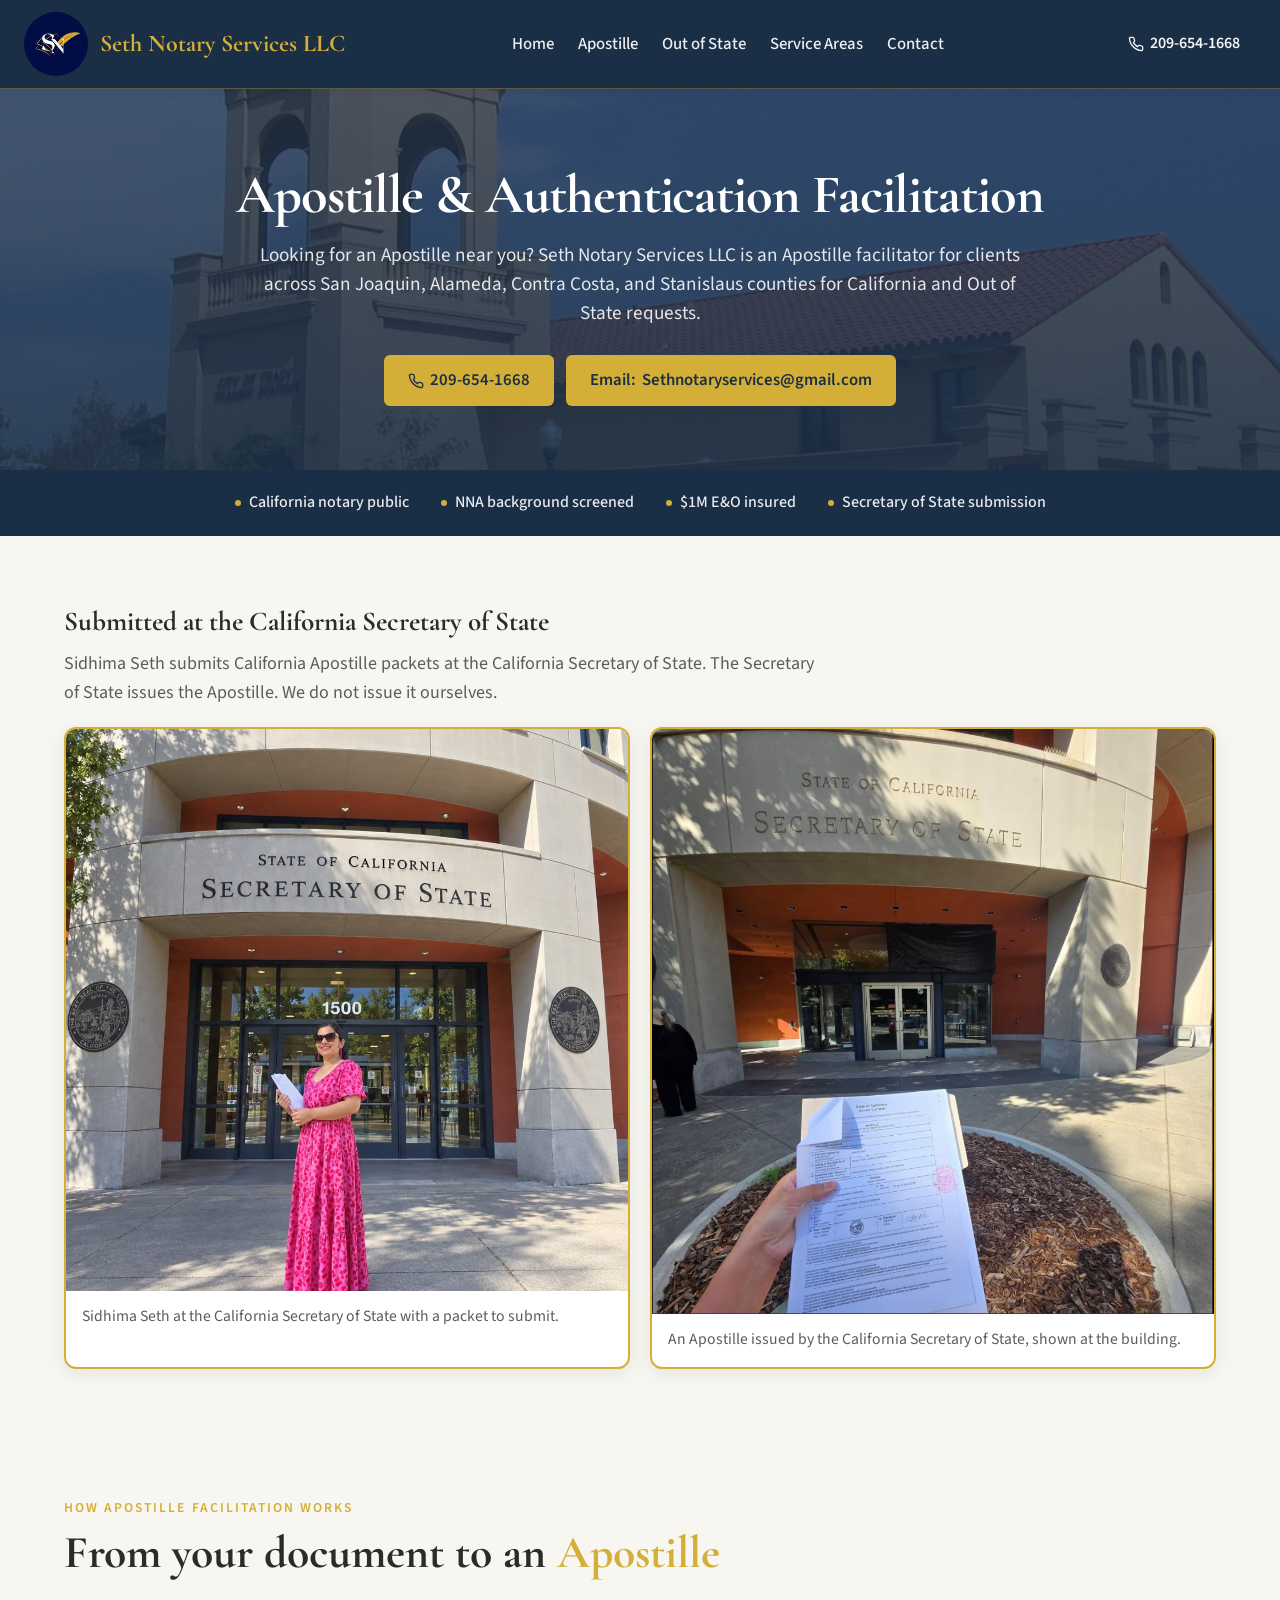
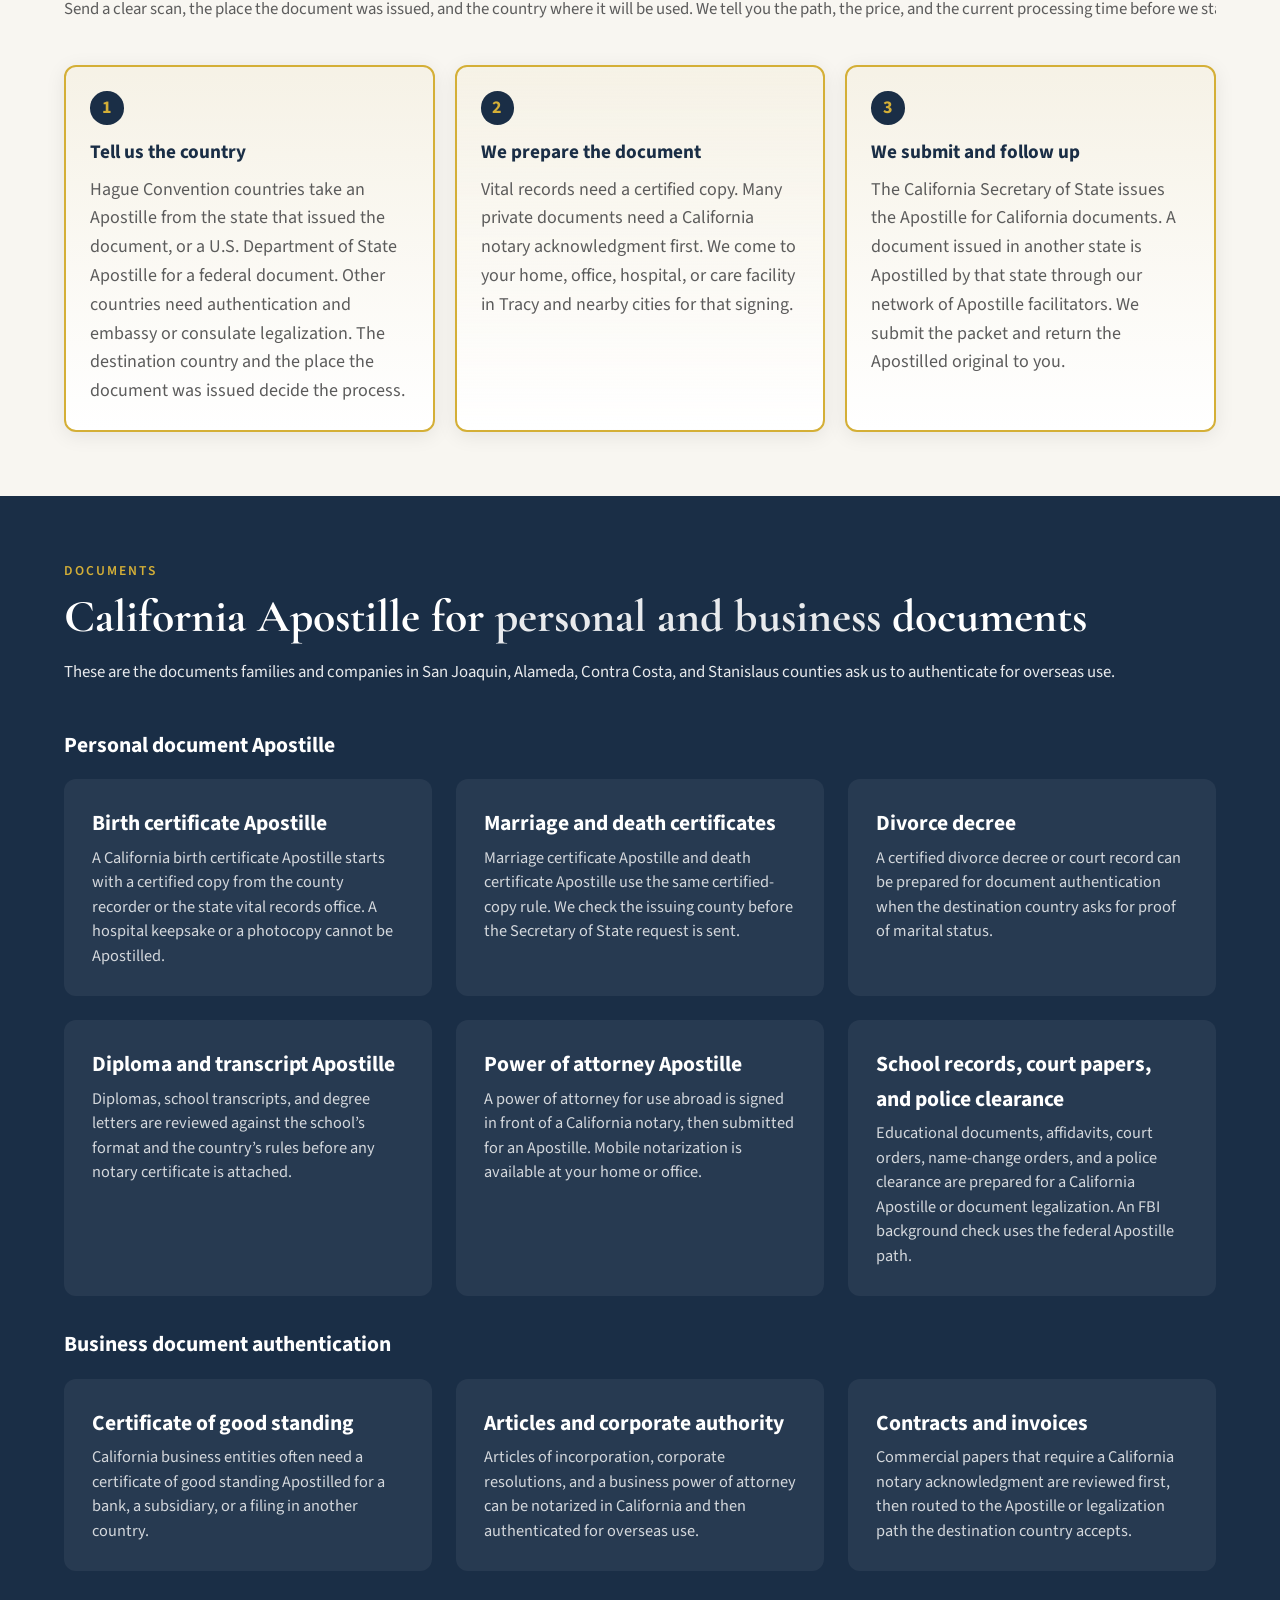
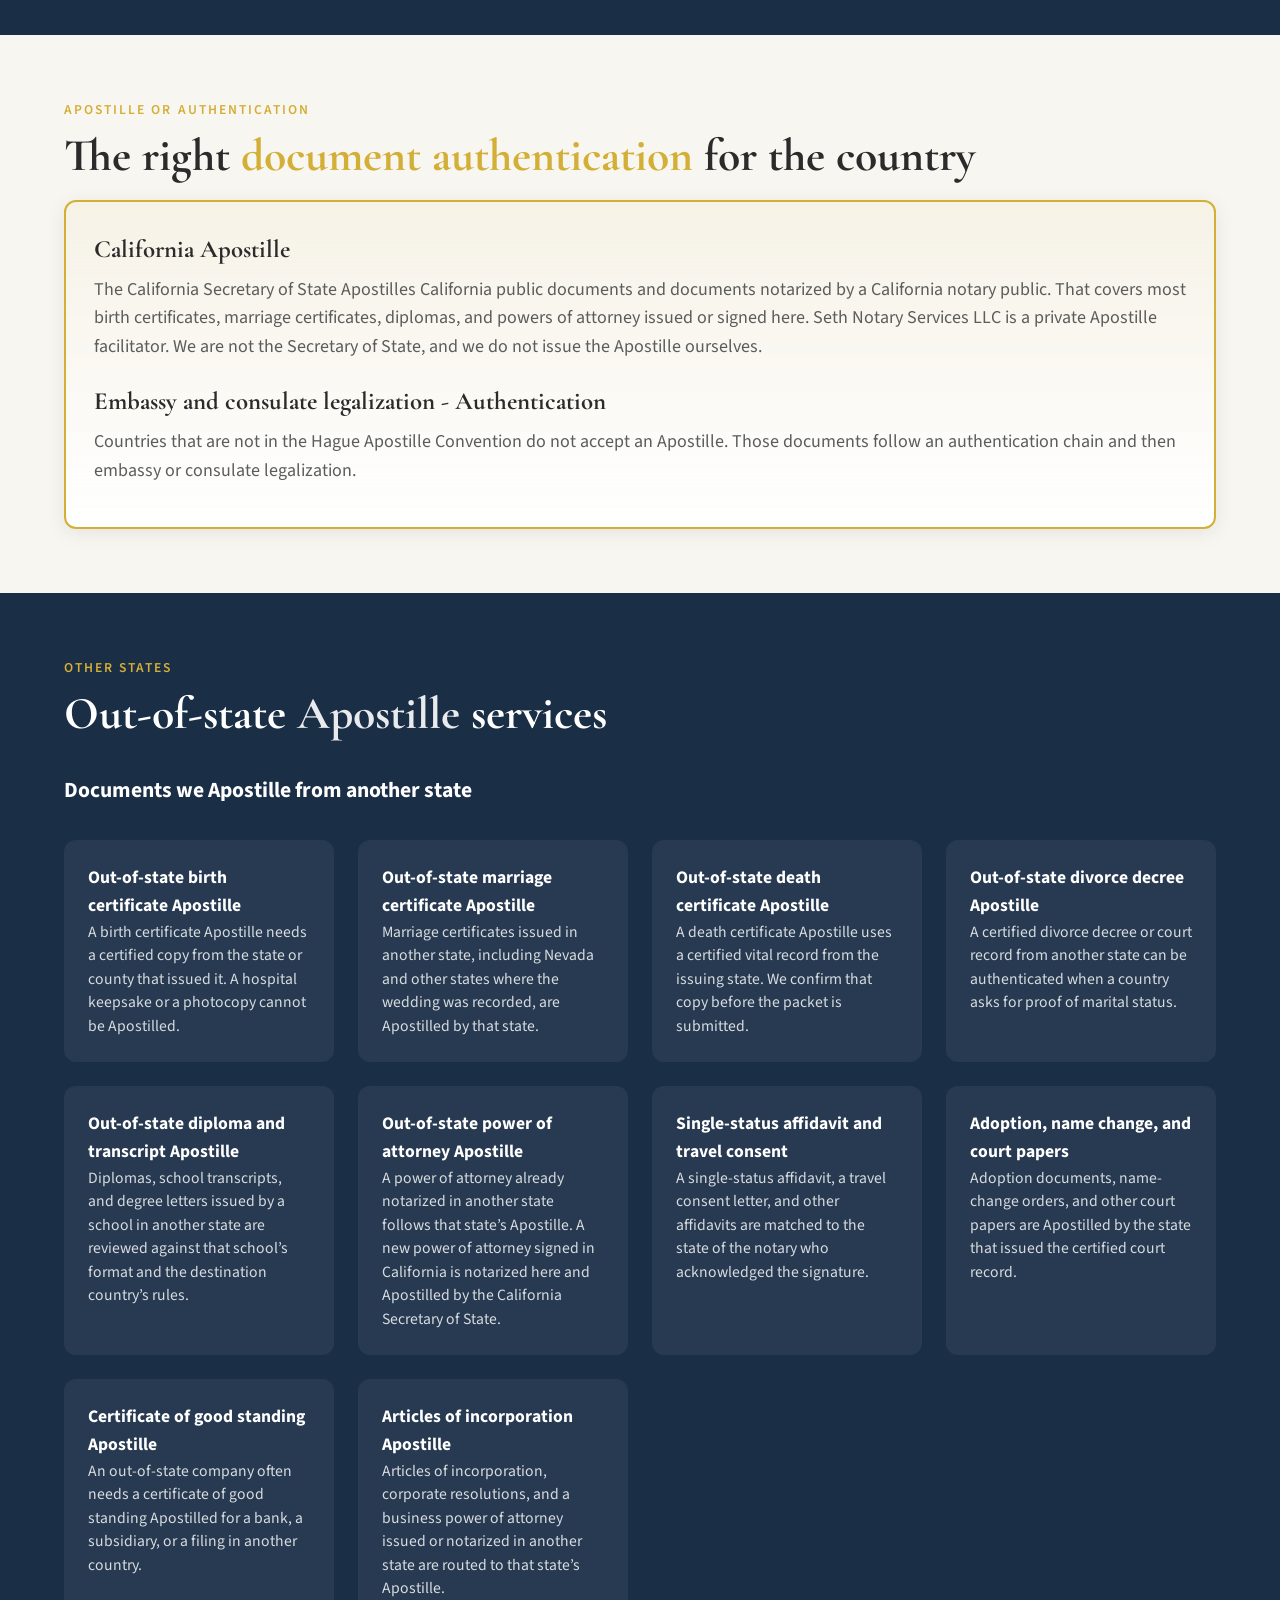
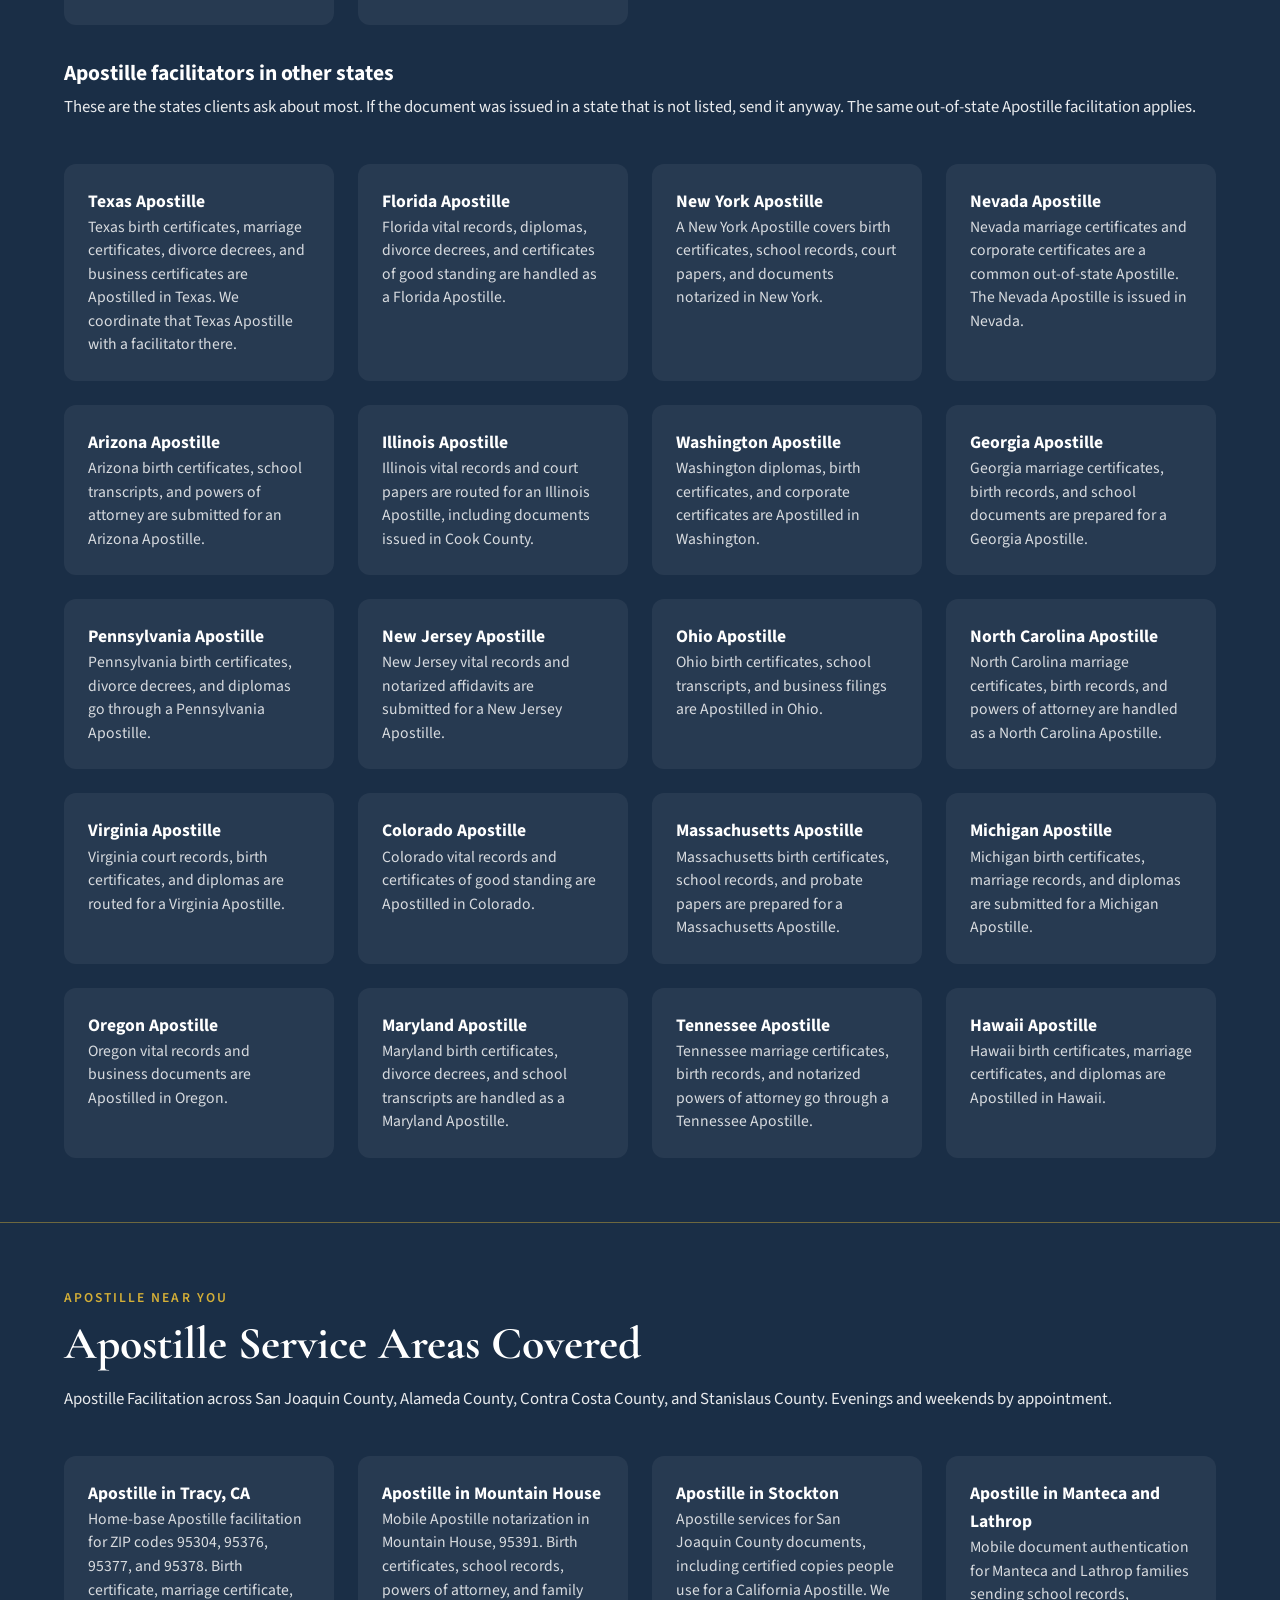
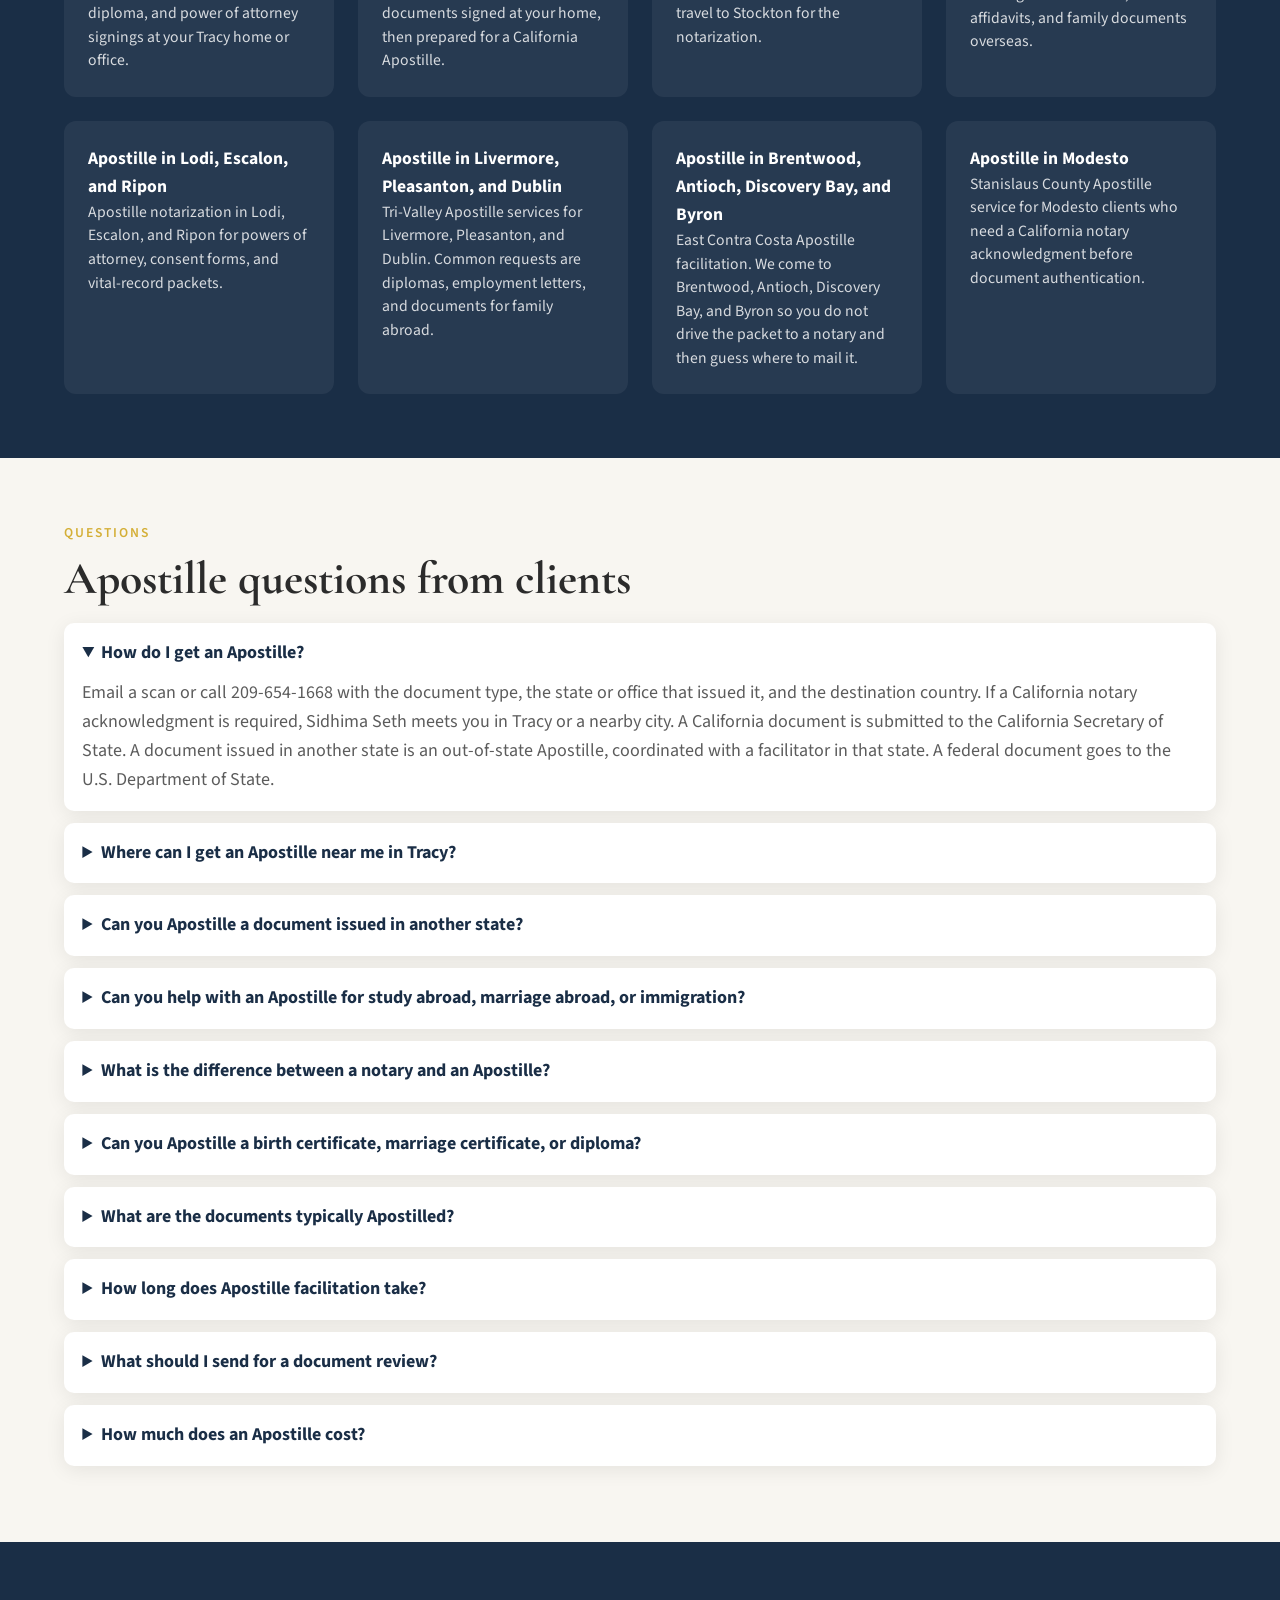
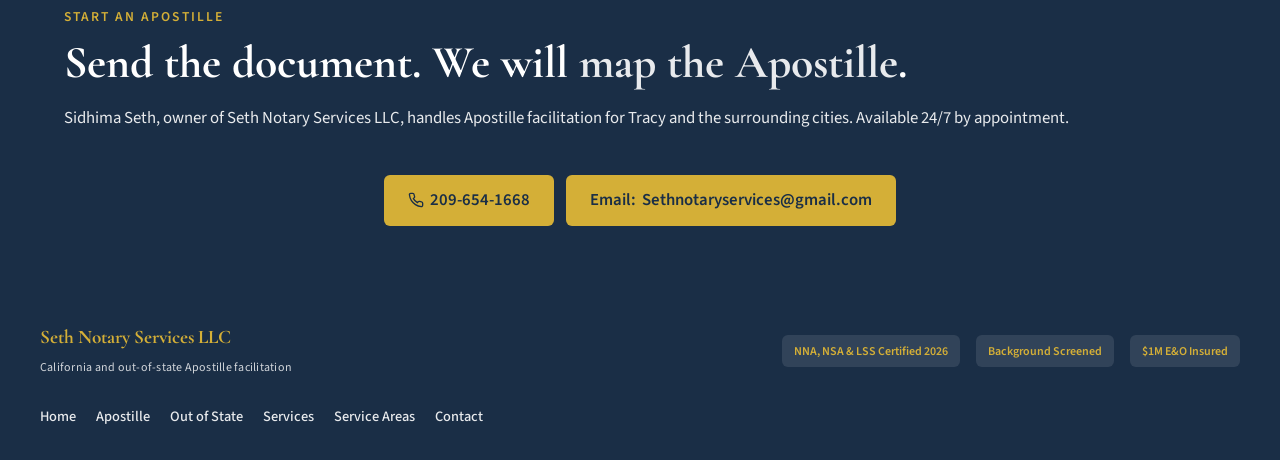
==== apostille.html @ 652c1657 "Move the Secretary of State photos above how Apostille facilitation works. Co-authored-by: Cursor <c" ====
<!DOCTYPE html>
<html lang="en">
<head>
  <meta charset="UTF-8">
  <meta name="viewport" content="width=device-width, initial-scale=1.0">
  <title>Apostille Near Me in Tracy | Out-of-State Apostille</title>
  <meta name="description" content="Out-of-state and California Apostille in Tracy. Birth certificates, marriage certificates, diplomas, and powers of attorney from other states. Call 209-654-1668.">
  <link rel="canonical" href="https://sethnotaryservices.com/apostille.html">
  <meta property="og:title" content="California and Out-of-State Apostille | Seth Notary Services LLC">
  <meta property="og:description" content="Apostille facilitation for California documents and documents issued in other states. We review the document, coordinate the correct Secretary of State, and quote the price before we start.">
  <meta property="og:url" content="https://sethnotaryservices.com/apostille.html">
  <meta property="og:type" content="website">
  <link rel="icon" type="image/png" sizes="32x32" href="assets/logo-sn.png">
  <link rel="apple-touch-icon" href="assets/logo-sn.png">
  <link rel="preconnect" href="https://fonts.googleapis.com">
  <link rel="preconnect" href="https://fonts.gstatic.com" crossorigin>
  <link href="https://fonts.googleapis.com/css2?family=Cormorant+Garamond:ital,wght@0,500;0,600;0,700;1,500&family=Source+Sans+3:wght@400;500;600;700&display=swap" rel="stylesheet">
  <link rel="stylesheet" href="seth-notary.css">
  <script type="application/ld+json">
  {
    "@context": "https://schema.org",
    "@graph": [
      {
        "@type": "BreadcrumbList",
        "itemListElement": [
          { "@type": "ListItem", "position": 1, "name": "Home", "item": "https://sethnotaryservices.com/" },
          { "@type": "ListItem", "position": 2, "name": "Apostille Services in Tracy, CA", "item": "https://sethnotaryservices.com/apostille.html" }
        ]
      },
      {
        "@type": "Service",
        "name": "California and Out-of-State Apostille Facilitation",
        "serviceType": "California Apostille, out-of-state Apostille, document authentication, and document legalization",
        "url": "https://sethnotaryservices.com/apostille.html",
        "areaServed": ["Tracy", "Mountain House", "Stockton", "Manteca", "Lodi", "Lathrop", "Escalon", "Ripon", "Livermore", "Pleasanton", "Dublin", "Antioch", "Brentwood", "Discovery Bay", "Byron", "Modesto", "California", "Texas", "Florida", "New York", "Nevada", "Arizona", "Illinois", "Washington", "Georgia", "Pennsylvania", "New Jersey", "Ohio", "North Carolina", "Virginia", "Colorado", "Massachusetts", "Michigan", "Oregon", "Maryland", "Tennessee", "Hawaii"],
        "provider": {
          "@type": "Notary",
          "name": "Seth Notary Services LLC",
          "telephone": "+1-209-654-1668",
          "email": "Sethnotaryservices@gmail.com",
          "address": { "@type": "PostalAddress", "addressLocality": "Tracy", "addressRegion": "CA", "addressCountry": "US" }
        }
      },
      {
        "@type": "FAQPage",
        "mainEntity": [
          {
            "@type": "Question",
            "name": "How do I get an Apostille?",
            "acceptedAnswer": { "@type": "Answer", "text": "Email or text a scan, the state or office that issued the document, and the destination country. A California document goes to the California Secretary of State. A document issued in another state is an out-of-state Apostille, issued by that state and coordinated through our network of Apostille facilitators. We quote the path, the price, and the current processing time before we start." }
          },
          {
            "@type": "Question",
            "name": "What is the difference between a notary and an Apostille?",
            "acceptedAnswer": { "@type": "Answer", "text": "A California notary public notarizes a signature. An Apostille is a separate certificate issued by the California Secretary of State or the U.S. Department of State so a public document can be accepted in another country. A notary stamp is not an Apostille." }
          },
          {
            "@type": "Question",
            "name": "Can you Apostille a birth certificate, marriage certificate, or diploma in California?",
            "acceptedAnswer": { "@type": "Answer", "text": "Birth, death, and marriage certificates must be certified copies from the county recorder or the California Department of Public Health. Diplomas and transcripts are reviewed against the school’s rules and the destination country. Seth Notary Services prepares qualifying California documents for the Secretary of State Apostille." }
          },
          {
            "@type": "Question",
            "name": "How long does a California Apostille take?",
            "acceptedAnswer": { "@type": "Answer", "text": "Notarization can be scheduled the same day in Tracy and nearby cities. The California Secretary of State, the Secretary of State in another state, and the U.S. Department of State set their own processing times. We give you the current estimate when you book." }
          },
          {
            "@type": "Question",
            "name": "Can you Apostille a document issued in another state?",
            "acceptedAnswer": { "@type": "Answer", "text": "Yes. An out-of-state Apostille is issued by the Secretary of State, or the equivalent office, in the state that issued the document. Seth Notary Services LLC coordinates birth certificate, marriage certificate, death certificate, divorce decree, diploma, transcript, power of attorney, and business document Apostilles for Texas, Florida, New York, Nevada, Arizona, Illinois, Washington, Georgia, Pennsylvania, New Jersey, Ohio, North Carolina, Virginia, Colorado, Massachusetts, Michigan, Oregon, Maryland, Tennessee, Hawaii, and other states." }
          }
        ]
      }
    ]
  }
  </script>
</head>
<body>
  <header class="header">
    <div class="header-inner">
      <a href="index.html" class="logo-link">
        <span class="header-logo-circle"><img src="assets/logo-sn.png" alt="Seth Notary Services LLC"></span>
        <div class="logo-text">
          <span class="logo-name">Seth Notary Services LLC</span>
        </div>
      </a>
      <nav class="nav">
        <a href="index.html">Home</a>
        <a href="apostille.html" aria-current="page">Apostille</a>
        <a href="#out-of-state">Out of State</a>
        <a href="#cities">Service Areas</a>
        <a href="index.html#contact">Contact</a>
      </nav>
      <div class="header-actions">
        <a href="tel:2096541668" class="btn btn-ghost">
          <svg class="icon flash-mark" aria-hidden="true" viewBox="0 0 24 24" fill="none" stroke="currentColor" stroke-width="2"><path d="M22 16.92v3a2 2 0 0 1-2.18 2 19.79 19.79 0 0 1-8.63-3.07 19.5 19.5 0 0 1-6-6 19.79 19.79 0 0 1-3.07-8.67A2 2 0 0 1 4.11 2h3a2 2 0 0 1 2 1.72 12.84 12.84 0 0 0 .7 2.81 2 2 0 0 1-.45 2.11L8.09 9.91a16 16 0 0 0 6 6l1.27-1.27a2 2 0 0 1 2.11-.45 12.84 12.84 0 0 0 2.81.7A2 2 0 0 1 22 16.92z"/></svg>
          209-654-1668
        </a>
      </div>
    </div>
  </header>

  <section class="hero hero-remodel page-hero" data-bg="dark">
    <div class="hero-inner">
      <h1 class="hero-title">Apostille &amp; Authentication Facilitation</h1>
      <p class="hero-desc">Looking for an Apostille near you? Seth Notary Services LLC is an Apostille facilitator for clients across San Joaquin, Alameda, Contra Costa, and Stanislaus counties for California and Out of State requests.</p>
      <div class="hero-cta page-cta">
        <a href="tel:2096541668" class="btn btn-primary btn-lg"><svg class="icon flash-mark" aria-hidden="true" viewBox="0 0 24 24" fill="none" stroke="currentColor" stroke-width="2"><path d="M22 16.92v3a2 2 0 0 1-2.18 2 19.79 19.79 0 0 1-8.63-3.07 19.5 19.5 0 0 1-6-6 19.79 19.79 0 0 1-3.07-8.67A2 2 0 0 1 4.11 2h3a2 2 0 0 1 2 1.72 12.84 12.84 0 0 0 .7 2.81 2 2 0 0 1-.45 2.11L8.09 9.91a16 16 0 0 0 6 6l1.27-1.27a2 2 0 0 1 2.11-.45 12.84 12.84 0 0 0 2.81.7A2 2 0 0 1 22 16.92z"/></svg> 209-654-1668</a>
        <a href="mailto:Sethnotaryservices@gmail.com?subject=Apostille%20document%20review&amp;body=Destination%20country:%0ADocument%20type:%0AWhere%20the%20document%20was%20issued:%0A" class="btn btn-primary btn-lg"><span class="flash-mark">Email:</span> Sethnotaryservices@gmail.com</a>
      </div>
    </div>
  </section>

  <section class="trust-strip trust-strip-single" data-bg="dark" aria-label="Apostille credentials">
    <div class="trust-strip-inner">
      <span class="trust-item"><span class="trust-dot"></span>California notary public</span>
      <span class="trust-item"><span class="trust-dot"></span>NNA background screened</span>
      <span class="trust-item"><span class="trust-dot"></span>$1M E&amp;O insured</span>
      <span class="trust-item"><span class="trust-dot"></span>Secretary of State submission</span>
    </div>
  </section>

  <section class="section section-light" data-bg="light">
    <div class="container">
      <div class="sos-visits">
        <h3 class="sos-visits-title">Submitted at the California Secretary of State</h3>
        <p class="sos-visits-caption">Sidhima Seth submits California Apostille packets at the California Secretary of State. The Secretary of State issues the Apostille. We do not issue it ourselves.</p>
        <div class="sos-photos">
          <figure>
            <img src="assets/california-secretary-of-state-visit.jpg" alt="Sidhima Seth at the California Secretary of State entrance, holding documents to submit">
            <figcaption>Sidhima Seth at the California Secretary of State with a packet to submit.</figcaption>
          </figure>
          <figure>
            <img src="assets/california-secretary-of-state-apostille.jpg" alt="A California Secretary of State Apostille certificate held in front of the Secretary of State building">
            <figcaption>An Apostille issued by the California Secretary of State, shown at the building.</figcaption>
          </figure>
        </div>
      </div>
    </div>
  </section>

  <section class="section section-light" data-bg="light">
    <div class="container">
      <p class="section-label">How Apostille facilitation works</p>
      <h2 class="section-title">From your document to an <span class="accent">Apostille</span></h2>
      <p class="section-desc section-desc-single-line">Send a clear scan, the place the document was issued, and the country where it will be used. We tell you the path, the price, and the current processing time before we start.</p>
      <div class="step-grid">
        <article class="step-card">
          <div class="step-num">1</div>
          <h3>Tell us the country</h3>
          <p>Hague Convention countries take an Apostille from the state that issued the document, or a U.S. Department of State Apostille for a federal document. Other countries need authentication and embassy or consulate legalization. The destination country and the place the document was issued decide the process.</p>
        </article>
        <article class="step-card">
          <div class="step-num">2</div>
          <h3>We prepare the document</h3>
          <p>Vital records need a certified copy. Many private documents need a California notary acknowledgment first. We come to your home, office, hospital, or care facility in Tracy and nearby cities for that signing.</p>
        </article>
        <article class="step-card">
          <div class="step-num">3</div>
          <h3>We submit and follow up</h3>
          <p>The California Secretary of State issues the Apostille for California documents. A document issued in another state is Apostilled by that state through our network of Apostille facilitators. We submit the packet and return the Apostilled original to you.</p>
        </article>
      </div>
    </div>
  </section>

  <section class="section section-dark" data-bg="dark">
    <div class="container">
      <p class="section-label">Documents</p>
      <h2 class="section-title">California Apostille for <span class="accent">personal and business</span> documents</h2>
      <p class="section-desc section-desc-single-line">These are the documents families and companies in San Joaquin, Alameda, Contra Costa, and Stanislaus counties ask us to authenticate for overseas use.</p>
      <div class="doc-group">
        <h3>Personal document Apostille</h3>
        <div class="services-grid">
          <article class="service-card">
            <h3>Birth certificate Apostille</h3>
            <p>A California birth certificate Apostille starts with a certified copy from the county recorder or the state vital records office. A hospital keepsake or a photocopy cannot be Apostilled.</p>
          </article>
          <article class="service-card">
            <h3>Marriage and death certificates</h3>
            <p>Marriage certificate Apostille and death certificate Apostille use the same certified-copy rule. We check the issuing county before the Secretary of State request is sent.</p>
          </article>
          <article class="service-card">
            <h3>Divorce decree</h3>
            <p>A certified divorce decree or court record can be prepared for document authentication when the destination country asks for proof of marital status.</p>
          </article>
          <article class="service-card">
            <h3>Diploma and transcript Apostille</h3>
            <p>Diplomas, school transcripts, and degree letters are reviewed against the school’s format and the country’s rules before any notary certificate is attached.</p>
          </article>
          <article class="service-card">
            <h3>Power of attorney Apostille</h3>
            <p>A power of attorney for use abroad is signed in front of a California notary, then submitted for an Apostille. Mobile notarization is available at your home or office.</p>
          </article>
          <article class="service-card">
            <h3>School records, court papers, and police clearance</h3>
            <p>Educational documents, affidavits, court orders, name-change orders, and a police clearance are prepared for a California Apostille or document legalization. An FBI background check uses the federal Apostille path.</p>
          </article>
        </div>
      </div>
      <div class="doc-group">
        <h3>Business document authentication</h3>
        <div class="services-grid">
          <article class="service-card">
            <h3>Certificate of good standing</h3>
            <p>California business entities often need a certificate of good standing Apostilled for a bank, a subsidiary, or a filing in another country.</p>
          </article>
          <article class="service-card">
            <h3>Articles and corporate authority</h3>
            <p>Articles of incorporation, corporate resolutions, and a business power of attorney can be notarized in California and then authenticated for overseas use.</p>
          </article>
          <article class="service-card">
            <h3>Contracts and invoices</h3>
            <p>Commercial papers that require a California notary acknowledgment are reviewed first, then routed to the Apostille or legalization path the destination country accepts.</p>
          </article>
        </div>
      </div>
    </div>
  </section>

  <section class="section section-light" data-bg="light">
    <div class="container">
      <p class="section-label">Apostille or authentication</p>
      <h2 class="section-title">The right <span class="accent">document authentication</span> for the country</h2>
      <article class="note-card">
        <h3>California Apostille</h3>
        <p>The California Secretary of State Apostilles California public documents and documents notarized by a California notary public. That covers most birth certificates, marriage certificates, diplomas, and powers of attorney issued or signed here. Seth Notary Services LLC is a private Apostille facilitator. We are not the Secretary of State, and we do not issue the Apostille ourselves.</p>
        <h3>Embassy and consulate legalization - Authentication</h3>
        <p>Countries that are not in the Hague Apostille Convention do not accept an Apostille. Those documents follow an authentication chain and then embassy or consulate legalization.</p>
      </article>
    </div>
  </section>

  <section id="out-of-state" class="section section-dark" data-bg="dark">
    <div class="container">
      <p class="section-label">Other states</p>
      <h2 class="section-title">Out-of-state <span class="accent">Apostille</span> services</h2>
      <div class="doc-group">
        <h3>Documents we Apostille from another state</h3>
        <div class="areas-grid">
          <article class="area-card">
            <h3>Out-of-state birth certificate Apostille</h3>
            <p>A birth certificate Apostille needs a certified copy from the state or county that issued it. A hospital keepsake or a photocopy cannot be Apostilled.</p>
          </article>
          <article class="area-card">
            <h3>Out-of-state marriage certificate Apostille</h3>
            <p>Marriage certificates issued in another state, including Nevada and other states where the wedding was recorded, are Apostilled by that state.</p>
          </article>
          <article class="area-card">
            <h3>Out-of-state death certificate Apostille</h3>
            <p>A death certificate Apostille uses a certified vital record from the issuing state. We confirm that copy before the packet is submitted.</p>
          </article>
          <article class="area-card">
            <h3>Out-of-state divorce decree Apostille</h3>
            <p>A certified divorce decree or court record from another state can be authenticated when a country asks for proof of marital status.</p>
          </article>
          <article class="area-card">
            <h3>Out-of-state diploma and transcript Apostille</h3>
            <p>Diplomas, school transcripts, and degree letters issued by a school in another state are reviewed against that school’s format and the destination country’s rules.</p>
          </article>
          <article class="area-card">
            <h3>Out-of-state power of attorney Apostille</h3>
            <p>A power of attorney already notarized in another state follows that state’s Apostille. A new power of attorney signed in California is notarized here and Apostilled by the California Secretary of State.</p>
          </article>
          <article class="area-card">
            <h3>Single-status affidavit and travel consent</h3>
            <p>A single-status affidavit, a travel consent letter, and other affidavits are matched to the state of the notary who acknowledged the signature.</p>
          </article>
          <article class="area-card">
            <h3>Adoption, name change, and court papers</h3>
            <p>Adoption documents, name-change orders, and other court papers are Apostilled by the state that issued the certified court record.</p>
          </article>
          <article class="area-card">
            <h3>Certificate of good standing Apostille</h3>
            <p>An out-of-state company often needs a certificate of good standing Apostilled for a bank, a subsidiary, or a filing in another country.</p>
          </article>
          <article class="area-card">
            <h3>Articles of incorporation Apostille</h3>
            <p>Articles of incorporation, corporate resolutions, and a business power of attorney issued or notarized in another state are routed to that state’s Apostille.</p>
          </article>
        </div>
      </div>
      <div class="doc-group">
        <h3>Apostille facilitators in other states</h3>
        <p class="section-desc section-desc-single-line">These are the states clients ask about most. If the document was issued in a state that is not listed, send it anyway. The same out-of-state Apostille facilitation applies.</p>
        <div class="areas-grid">
          <article class="area-card">
            <h3>Texas Apostille</h3>
            <p>Texas birth certificates, marriage certificates, divorce decrees, and business certificates are Apostilled in Texas. We coordinate that Texas Apostille with a facilitator there.</p>
          </article>
          <article class="area-card">
            <h3>Florida Apostille</h3>
            <p>Florida vital records, diplomas, divorce decrees, and certificates of good standing are handled as a Florida Apostille.</p>
          </article>
          <article class="area-card">
            <h3>New York Apostille</h3>
            <p>A New York Apostille covers birth certificates, school records, court papers, and documents notarized in New York.</p>
          </article>
          <article class="area-card">
            <h3>Nevada Apostille</h3>
            <p>Nevada marriage certificates and corporate certificates are a common out-of-state Apostille. The Nevada Apostille is issued in Nevada.</p>
          </article>
          <article class="area-card">
            <h3>Arizona Apostille</h3>
            <p>Arizona birth certificates, school transcripts, and powers of attorney are submitted for an Arizona Apostille.</p>
          </article>
          <article class="area-card">
            <h3>Illinois Apostille</h3>
            <p>Illinois vital records and court papers are routed for an Illinois Apostille, including documents issued in Cook County.</p>
          </article>
          <article class="area-card">
            <h3>Washington Apostille</h3>
            <p>Washington diplomas, birth certificates, and corporate certificates are Apostilled in Washington.</p>
          </article>
          <article class="area-card">
            <h3>Georgia Apostille</h3>
            <p>Georgia marriage certificates, birth records, and school documents are prepared for a Georgia Apostille.</p>
          </article>
          <article class="area-card">
            <h3>Pennsylvania Apostille</h3>
            <p>Pennsylvania birth certificates, divorce decrees, and diplomas go through a Pennsylvania Apostille.</p>
          </article>
          <article class="area-card">
            <h3>New Jersey Apostille</h3>
            <p>New Jersey vital records and notarized affidavits are submitted for a New Jersey Apostille.</p>
          </article>
          <article class="area-card">
            <h3>Ohio Apostille</h3>
            <p>Ohio birth certificates, school transcripts, and business filings are Apostilled in Ohio.</p>
          </article>
          <article class="area-card">
            <h3>North Carolina Apostille</h3>
            <p>North Carolina marriage certificates, birth records, and powers of attorney are handled as a North Carolina Apostille.</p>
          </article>
          <article class="area-card">
            <h3>Virginia Apostille</h3>
            <p>Virginia court records, birth certificates, and diplomas are routed for a Virginia Apostille.</p>
          </article>
          <article class="area-card">
            <h3>Colorado Apostille</h3>
            <p>Colorado vital records and certificates of good standing are Apostilled in Colorado.</p>
          </article>
          <article class="area-card">
            <h3>Massachusetts Apostille</h3>
            <p>Massachusetts birth certificates, school records, and probate papers are prepared for a Massachusetts Apostille.</p>
          </article>
          <article class="area-card">
            <h3>Michigan Apostille</h3>
            <p>Michigan birth certificates, marriage records, and diplomas are submitted for a Michigan Apostille.</p>
          </article>
          <article class="area-card">
            <h3>Oregon Apostille</h3>
            <p>Oregon vital records and business documents are Apostilled in Oregon.</p>
          </article>
          <article class="area-card">
            <h3>Maryland Apostille</h3>
            <p>Maryland birth certificates, divorce decrees, and school transcripts are handled as a Maryland Apostille.</p>
          </article>
          <article class="area-card">
            <h3>Tennessee Apostille</h3>
            <p>Tennessee marriage certificates, birth records, and notarized powers of attorney go through a Tennessee Apostille.</p>
          </article>
          <article class="area-card">
            <h3>Hawaii Apostille</h3>
            <p>Hawaii birth certificates, marriage certificates, and diplomas are Apostilled in Hawaii.</p>
          </article>
        </div>
      </div>
    </div>
  </section>

  <section id="cities" class="section section-dark" data-bg="dark">
    <div class="container">
      <p class="section-label">Apostille near you</p>
      <h2 class="section-title">Apostille Service Areas Covered</h2>
      <p class="section-desc section-desc-single-line">Apostille Facilitation across San Joaquin County, Alameda County, Contra Costa County, and Stanislaus County. Evenings and weekends by appointment.</p>
      <div class="areas-grid">
        <article class="area-card">
          <h3>Apostille in Tracy, CA</h3>
          <p>Home-base Apostille facilitation for ZIP codes 95304, 95376, 95377, and 95378. Birth certificate, marriage certificate, diploma, and power of attorney signings at your Tracy home or office.</p>
        </article>
        <article class="area-card">
          <h3>Apostille in Mountain House</h3>
          <p>Mobile Apostille notarization in Mountain House, 95391. Birth certificates, school records, powers of attorney, and family documents signed at your home, then prepared for a California Apostille.</p>
        </article>
        <article class="area-card">
          <h3>Apostille in Stockton</h3>
          <p>Apostille services for San Joaquin County documents, including certified copies people use for a California Apostille. We travel to Stockton for the notarization.</p>
        </article>
        <article class="area-card">
          <h3>Apostille in Manteca and Lathrop</h3>
          <p>Mobile document authentication for Manteca and Lathrop families sending school records, affidavits, and family documents overseas.</p>
        </article>
        <article class="area-card">
          <h3>Apostille in Lodi, Escalon, and Ripon</h3>
          <p>Apostille notarization in Lodi, Escalon, and Ripon for powers of attorney, consent forms, and vital-record packets.</p>
        </article>
        <article class="area-card">
          <h3>Apostille in Livermore, Pleasanton, and Dublin</h3>
          <p>Tri-Valley Apostille services for Livermore, Pleasanton, and Dublin. Common requests are diplomas, employment letters, and documents for family abroad.</p>
        </article>
        <article class="area-card">
          <h3>Apostille in Brentwood, Antioch, Discovery Bay, and Byron</h3>
          <p>East Contra Costa Apostille facilitation. We come to Brentwood, Antioch, Discovery Bay, and Byron so you do not drive the packet to a notary and then guess where to mail it.</p>
        </article>
        <article class="area-card">
          <h3>Apostille in Modesto</h3>
          <p>Stanislaus County Apostille service for Modesto clients who need a California notary acknowledgment before document authentication.</p>
        </article>
      </div>
    </div>
  </section>

  <section class="section section-light" data-bg="light" id="apostille-faq">
    <div class="container">
      <p class="section-label">Questions</p>
      <h2 class="section-title">Apostille questions from clients</h2>
      <div class="faq-list">
        <details open>
          <summary>How do I get an Apostille?</summary>
          <p>Email a scan or call 209-654-1668 with the document type, the state or office that issued it, and the destination country. If a California notary acknowledgment is required, Sidhima Seth meets you in Tracy or a nearby city. A California document is submitted to the California Secretary of State. A document issued in another state is an out-of-state Apostille, coordinated with a facilitator in that state. A federal document goes to the U.S. Department of State.</p>
        </details>
        <details>
          <summary>Where can I get an Apostille near me in Tracy?</summary>
          <p>Seth Notary Services LLC is a mobile Apostille facilitator based in Tracy. We come to you in Tracy, Mountain House, Stockton, Manteca, Lodi, Lathrop, Livermore, Pleasanton, Dublin, Brentwood, Antioch, and Modesto. Call 209-654-1668 or email a photo of the document.</p>
        </details>
        <details>
          <summary>Can you Apostille a document issued in another state?</summary>
          <p>Yes. An out-of-state Apostille is issued by the Secretary of State, or the equivalent office, in the state that issued the document. A California Apostille cannot be placed on a birth certificate, marriage certificate, death certificate, divorce decree, diploma, transcript, or court record from another state. We coordinate that request with Apostille facilitators in the issuing state, including Texas, Florida, New York, Nevada, Arizona, Illinois, Washington, Georgia, Pennsylvania, New Jersey, Ohio, North Carolina, Virginia, Colorado, Massachusetts, Michigan, Oregon, Maryland, Tennessee, and Hawaii. Email the scan and the state that issued the document.</p>
        </details>
        <details>
          <summary>Can you help with an Apostille for study abroad, marriage abroad, or immigration?</summary>
          <p>Yes. School transcripts and diplomas are the usual study-abroad documents. A birth certificate, single-status affidavit, or divorce decree is common for a marriage abroad. Immigration, OCI, and passport packets often include a birth certificate, marriage certificate, and a police or FBI clearance. We match each paper to a California Apostille or a U.S. Department of State Apostille.</p>
        </details>
        <details>
          <summary>What is the difference between a notary and an Apostille?</summary>
          <p>A notary public confirms a signature in California. An Apostille is the certificate a government office attaches so another country will accept that public document. The notary seal on the page is not the Apostille.</p>
        </details>
        <details>
          <summary>Can you Apostille a birth certificate, marriage certificate, or diploma?</summary>
          <p>Yes, when the paper is the right kind of copy. Birth, death, and marriage certificates must be certified copies. Diplomas and transcripts depend on the school and the country. We look at both before anything is notarized or mailed.</p>
        </details>
        <details>
          <summary>What are the documents typically Apostilled?</summary>
          <p>For India: birth, death, and marriage certificates, diplomas, powers of attorney, single-status affidavits, adoption papers, and OCI or passport support documents. For the Philippines and Mexico: birth and marriage certificates, divorce decrees, school records, powers of attorney, and travel or single-status affidavits. For Vietnam, since September 11, 2026: birth and marriage certificates, diplomas, powers of attorney, and police or FBI clearances. An FBI check is a federal Apostille. Commercial papers for Vietnam may still need legalization.</p>
        </details>
        <details>
          <summary>How long does Apostille facilitation take?</summary>
          <p>The mobile notarization can be booked the same day. Secretary of State and State Department processing times change, and we quote the current estimate with the fee. Rush handling of our preparation and drop-off is available when you ask.</p>
        </details>
        <details>
          <summary>What should I send for a document review?</summary>
          <p>A readable scan, the country where the document will be presented, and the office that issued it. Do not sign a document that must be signed in front of the notary until the appointment. Bring a current passport, driver license, or other government photo ID to the signing.</p>
        </details>
        <details>
          <summary>How much does an Apostille cost?</summary>
          <p>The quote depends on the document, whether it needs notarization or a certified copy, travel, and whether the country wants an Apostille or embassy legalization. Call or email and you will get the price before work begins.</p>
        </details>
      </div>
    </div>
  </section>

  <section class="section section-dark" data-bg="dark" id="start">
    <div class="container">
      <p class="section-label">Start an Apostille</p>
      <h2 class="section-title">Send the document. We will <span class="accent">map the Apostille</span>.</h2>
      <p class="section-desc section-desc-single-line">Sidhima Seth, owner of Seth Notary Services LLC, handles Apostille facilitation for Tracy and the surrounding cities. Available 24/7 by appointment.</p>
      <div class="page-cta">
        <a href="tel:2096541668" class="btn btn-primary btn-lg"><svg class="icon flash-mark" aria-hidden="true" viewBox="0 0 24 24" fill="none" stroke="currentColor" stroke-width="2"><path d="M22 16.92v3a2 2 0 0 1-2.18 2 19.79 19.79 0 0 1-8.63-3.07 19.5 19.5 0 0 1-6-6 19.79 19.79 0 0 1-3.07-8.67A2 2 0 0 1 4.11 2h3a2 2 0 0 1 2 1.72 12.84 12.84 0 0 0 .7 2.81 2 2 0 0 1-.45 2.11L8.09 9.91a16 16 0 0 0 6 6l1.27-1.27a2 2 0 0 1 2.11-.45 12.84 12.84 0 0 0 2.81.7A2 2 0 0 1 22 16.92z"/></svg> 209-654-1668</a>
        <a href="mailto:Sethnotaryservices@gmail.com?subject=Apostille%20document%20review&amp;body=Destination%20country:%0ADocument%20type:%0AWhere%20the%20document%20was%20issued:%0A" class="btn btn-primary btn-lg"><span class="flash-mark">Email:</span> Sethnotaryservices@gmail.com</a>
      </div>
    </div>
  </section>

  <footer class="footer" data-bg="dark">
    <div class="footer-inner">
      <div class="footer-brand">
        <span class="footer-logo-name">Seth Notary Services LLC</span>
        <span class="footer-tagline">California and out-of-state Apostille facilitation</span>
      </div>
      <div class="footer-badges">
        <span class="footer-badge-pill">NNA, NSA &amp; LSS Certified 2026</span>
        <span class="footer-badge-pill">Background Screened</span>
        <span class="footer-badge-pill">$1M E&amp;O Insured</span>
      </div>
      <nav class="footer-nav">
        <a href="index.html">Home</a>
        <a href="apostille.html">Apostille</a>
        <a href="#out-of-state">Out of State</a>
        <a href="index.html#services">Services</a>
        <a href="#cities">Service Areas</a>
        <a href="index.html#contact">Contact</a>
      </nav>
    </div>
  </footer>
  <script src="script.js"></script>
</body>
</html>
---- seth-notary.css ----
/* Seth Notary Services LLC - Consolidated styles for seth-notary-page.html */
:root {
  --navy: #1a2e46;
  --navy-dark: #152238;
  --gold: #d4af37;
  --gold-light: #e5c65c;
  --cream: #f8f6f1;
  --cream-dark: #ebe8e0;
  --text: #2b2b2b;
  --text-muted: #5c5c5c;
  --white: #ffffff;
  --shadow: 0 4px 20px rgba(0, 0, 0, 0.08);
  --font-serif: 'Cormorant Garamond', Georgia, serif;
  --font-sans: 'Source Sans 3', -apple-system, sans-serif;
}
*,*::before,*::after{box-sizing:border-box;}
html{scroll-behavior:smooth;}
body{margin:0;font-family:var(--font-sans);font-size:18px;line-height:1.6;color:var(--text);background:var(--cream);overflow-x:clip;}
img{max-width:100%;height:auto;}
a{color:inherit;text-decoration:none;}
.container{max-width:1200px;margin:0 auto;padding:0 1.5rem;}
.container-split{display:grid;gap:3rem;align-items:start;}
@media (min-width:900px){.container-split{grid-template-columns:1fr 1fr;}}
.section{padding:4rem 0;transition:box-shadow 0.5s ease,background-color 0.5s ease;}
.section.section-navigated{box-shadow:inset 4px 0 0 var(--gold),0 0 50px rgba(212,175,55,0.12);}
.about-panel,.pricing-section,.certs-bar{transition:box-shadow 0.5s ease;}
.about-panel.section-navigated,.pricing-section.section-navigated,.certs-bar.section-navigated{box-shadow:inset 4px 0 0 var(--gold),0 0 50px rgba(212,175,55,0.12);}
.section-dark{background:var(--navy);color:var(--white);}
.section-dark .section-label,.section-dark .section-title .accent,.section-dark .section-desc,.section-dark p{color:rgba(255,255,255,0.9);}
.section-dark .section-label{color:var(--gold);}
.section-light{background:var(--cream);color:var(--text);}
.section-label{font-size:0.85rem;font-weight:600;letter-spacing:0.15em;text-transform:uppercase;color:var(--gold);margin:0 0 0.5rem 0;}
.section-title{font-family:var(--font-serif);font-size:clamp(2rem,4.5vw,2.85rem);font-weight:700;margin:0 0 1rem 0;line-height:1.2;}
.section-title .accent{color:var(--gold);}
.section-title-single{white-space:nowrap;overflow-x:auto;max-width:100%;}
.section-desc{margin:0 0 2.5rem 0;max-width:560px;color:var(--text-muted);font-size:1.05rem;}
.section-desc.section-desc-single-line{display:block;width:0;min-width:100%;max-width:100%;white-space:nowrap;overflow-x:auto;-webkit-overflow-scrolling:touch;scrollbar-width:thin;font-size:clamp(0.68rem,0.8vw + 0.55rem,1.05rem);line-height:1.45;padding-bottom:0.25rem;box-sizing:border-box;}
.section-desc.section-desc-single-line::-webkit-scrollbar{height:4px;}
.section-desc.section-desc-single-line::-webkit-scrollbar-thumb{background:var(--gold);border-radius:2px;}
.section-desc-single{white-space:nowrap;}
@media (max-width:720px){.section-desc-single{white-space:normal;}}
.header{position:sticky;top:0;z-index:100;background:#fdfcfb;border-bottom:1px solid rgba(212,175,55,0.2);box-shadow:0 2px 12px rgba(0,0,0,0.06);transition:background 0.4s ease,border-color 0.4s ease,box-shadow 0.4s ease;}
.header .logo-name,.header .nav a,.header .btn-ghost,.header .logo-tagline{transition:color 0.35s ease;}
.header .btn-outline{transition:color 0.35s ease,border-color 0.35s ease,background 0.35s ease;}
.header.header--over-light{background:var(--navy);border-bottom-color:rgba(212,175,55,0.35);}
.header.header--over-light .logo-name{color:var(--gold);}
.header.header--over-light .nav a{color:rgba(255,255,255,0.92);}
.header.header--over-light .btn-ghost{color:rgba(255,255,255,0.95);}
.header.header--over-light .btn-outline{color:var(--white);border-color:var(--gold);}
.header.header--over-light .btn-outline:hover{color:var(--navy);background:var(--gold);}
.header-inner{max-width:1280px;margin:0 auto;padding:0.75rem 1.5rem;display:flex;align-items:center;justify-content:space-between;gap:1.5rem;flex-wrap:wrap;}
.logo-link{display:flex;align-items:center;gap:0.75rem;}
.header-logo-svg{height:44px;width:auto;display:block;flex-shrink:0;}
.header-logo-circle{display:inline-block;width:64px;height:64px;border-radius:50%;overflow:hidden;flex-shrink:0;}
.header-logo-circle img{width:100%;height:100%;object-fit:cover;display:block;}
.logo-text{display:flex;flex-direction:column;}
.logo-name{font-family:var(--font-serif);font-size:1.5rem;font-weight:700;color:var(--text);line-height:1.2;white-space:nowrap;}
.logo-tagline{font-size:0.65rem;font-weight:600;letter-spacing:0.12em;color:var(--navy);opacity:0.85;}
.header.header--over-light .logo-tagline{color:rgba(255,255,255,0.85);opacity:1;}
.nav{display:flex;gap:1.5rem;flex-wrap:wrap;}
.nav a{color:var(--text);font-size:1.05rem;font-weight:500;transition:color 0.2s;}
.nav a:hover{color:var(--gold);}
.header-actions{display:flex;align-items:center;gap:0.75rem;}
.btn{display:inline-flex;align-items:center;justify-content:center;gap:0.4rem;padding:0.5rem 1rem;font-family:var(--font-sans);font-size:1rem;font-weight:600;border-radius:6px;border:none;cursor:pointer;transition:background 0.2s,color 0.2s;}
.btn:focus-visible{outline:2px solid var(--gold);outline-offset:2px;}
.btn-ghost{background:transparent;color:var(--text);}
.btn-ghost:hover{color:var(--gold);}
.btn-primary{background:var(--gold);color:var(--navy);}
.btn-primary:hover{background:var(--gold-light);color:var(--navy-dark);}
.btn-outline{background:transparent;color:var(--navy);border:2px solid var(--gold);}
.btn-outline:hover{background:rgba(212,175,55,0.15);}
.btn-lg{padding:0.75rem 1.5rem;font-size:1.05rem;}
.btn-block{width:100%;}
.icon{width:1rem;height:1rem;}
.flash-mark{animation:contact-flash 1.1s linear infinite;}
@keyframes contact-flash{0%,42%{opacity:1;}50%,92%{opacity:0.15;}100%{opacity:1;}}
@media (prefers-reduced-motion:reduce){.flash-mark{animation:none;}}
.main-page{padding:0;}
.hero.hero-remodel{position:relative;padding:4.5rem 1.5rem 4rem;text-align:center;}
.hero.hero-remodel::before{content:'';position:absolute;inset:0;background:url('assets/about-bg.png') center/cover no-repeat;z-index:0;}
.hero.hero-remodel::after{content:'';position:absolute;inset:0;background:linear-gradient(to bottom,rgba(26,46,70,0.75),rgba(26,46,70,0.88));z-index:1;}
.hero-remodel .hero-inner{position:relative;z-index:2;max-width:640px;margin:0 auto;}
.hero-brand{font-family:var(--font-serif);font-size:clamp(2.4rem,6vw,4rem);font-weight:700;letter-spacing:0.02em;color:var(--gold);margin:0 0 0.5rem 0;line-height:1.15;text-shadow:0 2px 12px rgba(0,0,0,0.2);white-space:nowrap;}
.hero-remodel .hero-title{font-family:var(--font-serif);font-size:clamp(0.72rem,2.2vw + 0.55rem,2.45rem);font-weight:600;line-height:1.25;margin:0 auto 0.75rem;color:rgba(255,255,255,0.95);white-space:nowrap;letter-spacing:-0.02em;box-sizing:border-box;width:min(1100px,100vw - 2rem);position:relative;left:50%;transform:translateX(-50%);padding:0 1rem;overflow-x:auto;-webkit-overflow-scrolling:touch;scrollbar-width:none;}
.hero-remodel .hero-title::-webkit-scrollbar{display:none;}
.hero-remodel .hero-desc{font-size:1.2rem;color:rgba(255,255,255,0.88);margin:0 0 1.75rem 0;line-height:1.5;}
.hero-remodel .hero-cta{display:flex;flex-wrap:wrap;gap:0.75rem;justify-content:center;}
.certs-bar{background:rgba(212,175,55,0.12);border-top:1px solid rgba(212,175,55,0.25);border-bottom:1px solid rgba(212,175,55,0.25);padding:2rem 1.5rem;text-align:center;}
.certs-bar-label{font-size:1rem;font-weight:600;letter-spacing:0.15em;text-transform:uppercase;color:var(--gold);margin:0 0 1rem 0;}
.certs-bar-badges{display:flex;flex-wrap:wrap;align-items:center;justify-content:center;gap:1.25rem;}
.certs-bar-badge{height:64px;width:auto;object-fit:contain;display:block;}
.certs-bar-cards{display:flex;flex-wrap:wrap;justify-content:center;gap:1.25rem;margin-top:1.5rem;}
.certs-bar-card{max-width:320px;flex:1 1 280px;border-radius:12px;padding:1.75rem;box-shadow:var(--shadow);text-align:center;transition:background 0.25s,border-color 0.25s,box-shadow 0.25s,transform 0.25s;background:linear-gradient(180deg,rgba(212,175,55,0.06) 0%,var(--white) 100%);border:2px solid var(--gold);}
.certs-bar-card:hover{background:linear-gradient(180deg,rgba(212,175,55,0.14) 0%,rgba(248,246,241,0.95) 100%);border-color:var(--gold-light);box-shadow:0 6px 24px rgba(212,175,55,0.2);transform:translateY(-3px);}
.certs-bar-card-logos{display:flex;flex-wrap:wrap;justify-content:center;align-items:center;gap:0.75rem;margin-bottom:0.75rem;height:96px;padding:0;box-sizing:border-box;}
.certs-bar-card-logos .certs-bar-card-img{margin:0;}
.certs-bar-card-logos .certs-bar-card-img{margin:0;background:transparent;}
.certs-bar-card-img{display:block;width:96px;height:96px;margin:0 auto 0.75rem;object-fit:cover;border-radius:50%;overflow:hidden;background:var(--gold);}
.certs-bar-card > img.certs-bar-card-img{background:var(--gold);}
.certs-bar-card .certs-bar-card-logos{background:transparent;border-radius:0;padding:0;border:none;outline:none;box-shadow:none;}
.certs-bar-card > img.certs-bar-card-img{width:96px;height:96px;min-width:96px;min-height:96px;object-fit:cover;background:inherit;border-radius:50%;border:none;outline:none;box-shadow:none;padding:0;margin:0 auto 0.75rem;mix-blend-mode:darken;}
.certs-bar-card > img.certs-bar-card-img[alt="Loan Signing System Certified"]{border-radius:8px;width:auto;max-width:180px;min-width:auto;height:auto;max-height:96px;object-fit:contain;background:transparent;overflow:visible;mix-blend-mode:normal;}
.certs-bar-card .about-panel-card-icon{display:inline-flex;align-items:center;justify-content:center;width:28px;height:28px;border-radius:50%;background:rgba(212,175,55,0.15);color:var(--gold);font-weight:700;font-size:0.85rem;margin-bottom:0.6rem;}
.certs-bar-card h4{font-size:1.05rem;font-weight:700;margin:0 0 0.3rem 0;color:var(--text);}
.certs-bar-card p{font-size:0.95rem;margin:0;color:var(--text-muted);line-height:1.4;}
.certs-bar-icons{margin-top:1.5rem;justify-content:center;}
.certs-bar-pill{display:inline-block;padding:0.5rem 1rem;background:var(--navy);color:var(--gold);border-radius:8px;font-size:0.75rem;font-weight:600;}
#about,#services,#service-areas,#reviews,#contact{scroll-margin-top:6rem;}
.reviews-section{padding:4rem 1.5rem;}
.reviews-grid{display:grid;grid-template-columns:repeat(auto-fill,minmax(300px,1fr));gap:1.5rem;margin-top:1.5rem;}
.review-card{background:#fff;border-radius:8px;padding:1.25rem 1.5rem;box-shadow:0 1px 3px rgba(0,0,0,0.12),0 1px 2px rgba(0,0,0,0.08);border:1px solid #e0e0e0;transition:box-shadow 0.2s;}
.review-card:hover{box-shadow:0 4px 12px rgba(0,0,0,0.15);}
.review-card-header{display:flex;align-items:center;gap:0.6rem;margin-bottom:0.75rem;}
.google-g-icon{width:20px;height:20px;flex-shrink:0;}
.review-stars{font-size:1rem;color:#FBBC05;letter-spacing:0.05em;}
.review-text{margin:0 0 1rem 0;font-size:0.95rem;line-height:1.65;color:#3c4043;font-style:normal;}
.review-text p{margin:0;}
.review-author{font-size:0.85rem;color:#5f6368;}
.review-author cite{font-style:normal;font-weight:600;color:#202124;}
.about-panel{background:var(--cream);padding:4rem 1.5rem;overflow-x:hidden;max-width:100%;}
.about-panel-inner{width:100%;max-width:1100px;margin:0 auto;display:grid;grid-template-columns:minmax(0,1fr);gap:2.5rem;align-items:center;}
@media (min-width:800px){.about-panel-inner{grid-template-columns:minmax(0,1.15fr) minmax(260px,420px);gap:3rem;}}
.about-panel-content{min-width:0;max-width:100%;overflow-wrap:break-word;}
.about-panel-image{display:flex;align-items:center;justify-content:center;min-width:0;max-width:100%;width:100%;overflow:hidden;}
.about-panel-img{display:block;width:100%;max-width:min(420px,100%);min-width:0;height:auto;border-radius:12px;box-shadow:var(--shadow);border:2px solid var(--gold);}
.about-panel-content .section-label{color:var(--gold);margin-bottom:0.5rem;}
.about-panel-title{font-family:var(--font-serif);font-size:clamp(1.75rem,2.8vw,2.15rem);font-weight:700;margin:0 0 1.25rem 0;color:var(--text);line-height:1.3;}
.about-panel-title .accent{color:var(--gold);}
.about-panel-content p{color:var(--text-muted);margin:0 0 1rem 0;font-size:1.08rem;line-height:1.6;}
.about-bullets{list-style:none;margin:0;padding:0;min-width:0;max-width:100%;}
.about-bullets li{position:relative;padding-left:1.35rem;margin-bottom:0.85rem;color:var(--text);font-size:1.08rem;line-height:1.55;}
.about-bullets li:last-child{margin-bottom:0;}
.about-bullets > li::before{content:'';position:absolute;left:0;top:0.55em;width:6px;height:6px;border-radius:50%;background:var(--gold);}
.about-bullets > li.about-bullet-none::before{display:none;}
.about-bullets > li.about-bullet-none{padding-left:0;}
.about-bullets-sub{list-style:none;margin:0.5rem 0 0 0;padding:0 0 0 1.35rem;min-width:0;max-width:100%;}
.about-bullets-sub li{position:relative;padding-left:1rem;margin-bottom:0.4rem;font-size:1rem;}
.about-bullets-sub li::before{content:'\2712';position:absolute;left:0;color:var(--gold);font-size:0.9em;}
.about-bullets a{color:var(--navy);font-weight:700;text-decoration:underline;text-underline-offset:3px;}
.about-bullets a:hover{color:var(--gold);}
.about-bullets-sub li.about-bullets-sub-merged{display:block;width:0;min-width:100%;max-width:100%;white-space:nowrap;overflow-x:auto;-webkit-overflow-scrolling:touch;scrollbar-width:thin;padding-bottom:0.2rem;font-size:clamp(0.82rem,1.1vw + 0.75rem,1rem);}
.about-bullets-sub li.about-bullets-sub-merged::-webkit-scrollbar{height:4px;}
.about-bullets-sub li.about-bullets-sub-merged::-webkit-scrollbar-thumb{background:var(--gold);border-radius:2px;}
.about-sub-inline-sep{color:var(--gold);font-weight:700;padding:0 0.35rem;}
.about-box-icons{display:flex;flex-wrap:wrap;gap:0.75rem 1.25rem;margin-top:1.5rem;padding-top:1.25rem;border-top:1px solid var(--cream-dark);}
.about-box-icon{display:inline-flex;align-items:center;gap:0.4rem;font-size:0.9rem;font-weight:600;color:var(--text);}
.about-box-icon-inner{display:inline-flex;align-items:center;justify-content:center;width:24px;height:24px;border-radius:50%;background:rgba(212,175,55,0.2);color:var(--gold);font-size:0.8rem;}
.about-signature{font-style:italic;color:var(--gold);margin-top:1rem;padding-top:1rem;border-top:2px solid var(--gold);display:inline-block;}
.about-panel-cards{display:grid;grid-template-columns:repeat(2,1fr);gap:1rem;}
@media (max-width:500px){.about-panel-cards{grid-template-columns:1fr;}}
.about-panel-card{background:var(--white);border-radius:12px;padding:1.25rem;box-shadow:var(--shadow);border:1px solid var(--cream-dark);}
.about-panel-card-icon{display:inline-flex;align-items:center;justify-content:center;width:28px;height:28px;border-radius:50%;background:rgba(212,175,55,0.15);color:var(--gold);font-weight:700;font-size:0.85rem;margin-bottom:0.6rem;}
.about-panel-card h4{font-size:1.05rem;font-weight:700;margin:0 0 0.3rem 0;color:var(--text);}
.about-panel-card p{font-size:0.95rem;margin:0;color:var(--text-muted);line-height:1.4;}
.trust-strip{background:var(--navy);padding:1.25rem 1.5rem;}
.trust-strip-inner{max-width:700px;margin:0 auto;display:flex;flex-wrap:wrap;justify-content:center;gap:1.5rem 2rem;}
.trust-strip-single .trust-strip-inner{max-width:none;flex-wrap:nowrap;overflow-x:auto;white-space:nowrap;}
.trust-item{display:inline-flex;align-items:center;gap:0.5rem;font-size:1rem;color:rgba(255,255,255,0.9);font-weight:500;}
.trust-dot{width:6px;height:6px;border-radius:50%;background:var(--gold);flex-shrink:0;}
.services-grid{display:grid;grid-template-columns:repeat(auto-fill,minmax(280px,1fr));gap:1.5rem;margin-top:2rem;}
.service-card{background:rgba(255,255,255,0.06);border-radius:12px;padding:1.75rem;transition:background 0.2s,transform 0.2s;}
.service-card:hover{background:rgba(255,255,255,0.1);transform:translateY(-2px);}
.service-icon{width:48px;height:48px;display:flex;align-items:center;justify-content:center;font-size:1.5rem;color:var(--gold);margin-bottom:1rem;}
.service-card h3{font-family:var(--font-sans);font-size:1.3rem;font-weight:700;margin:0 0 0.5rem 0;color:var(--white);}
.service-card p{font-size:1.02rem;margin:0;color:rgba(255,255,255,0.8);line-height:1.5;}
.service-card a.service-more{display:inline-block;margin-top:0.85rem;color:var(--gold);font-weight:700;}
.service-card a.service-more:hover{color:var(--gold-light);}
.page-hero.hero-remodel .hero-inner{max-width:860px;}
.page-hero.hero-remodel .hero-title{white-space:normal;width:auto;max-width:860px;position:static;left:auto;transform:none;overflow:visible;font-size:clamp(2.1rem,5vw,3.4rem);font-weight:700;color:var(--white);margin-left:auto;margin-right:auto;text-align:center;}
.page-hero.hero-remodel .section-label{color:var(--gold);}
.page-hero.hero-remodel .hero-desc{max-width:760px;margin-left:auto;margin-right:auto;text-align:center;}
.step-card,.note-card{background:linear-gradient(180deg,rgba(212,175,55,0.06) 0%,var(--white) 100%);border:2px solid var(--gold);border-radius:12px;box-shadow:var(--shadow);}
.step-card{padding:1.5rem;}
.note-card{padding:1.75rem;}
.page-cta{display:flex;flex-wrap:wrap;gap:0.75rem;justify-content:center;}
.page-cta.start-actions{margin-top:1.5rem;}
.section-light .page-cta .btn-outline{color:var(--navy);border-color:var(--gold);background:transparent;}
.section-light .page-cta .btn-outline:hover{color:var(--navy-dark);background:var(--gold);}
#start-here{scroll-margin-top:6rem;}
.step-grid{display:grid;grid-template-columns:repeat(auto-fit,minmax(240px,1fr));gap:1.25rem;margin-top:0.5rem;}
.step-card h3{margin:0 0 0.5rem;font-size:1.2rem;color:var(--navy);}
.step-card p{margin:0;color:var(--text-muted);}
.doc-group{margin-top:2rem;}
.doc-group h3{color:var(--white);font-size:1.35rem;margin:0 0 0.25rem;}
.doc-group .services-grid{margin-top:1rem;}
.step-num{display:inline-flex;align-items:center;justify-content:center;width:2.1rem;height:2.1rem;border-radius:50%;background:var(--navy);color:var(--gold);font-weight:700;margin-bottom:0.75rem;}
.note-card h3{font-family:var(--font-serif);font-size:1.55rem;margin:1.25rem 0 0.4rem;color:var(--text);}
.note-card h3:first-child{margin-top:0;}
.note-card p{color:var(--text-muted);margin:0 0 0.85rem;}
.note-card a{color:var(--navy);font-weight:700;text-decoration:underline;text-underline-offset:3px;}
.sos-visits{margin-top:0;min-width:0;}
.sos-visits-title{font-family:var(--font-serif);font-size:clamp(1.35rem,4.5vw,1.7rem);margin:0 0 0.4rem;color:var(--text);overflow-wrap:break-word;max-width:100%;}
.sos-visits-caption{margin:0 0 1.25rem;max-width:min(760px,100%);color:var(--text-muted);overflow-wrap:break-word;}
.sos-photos{display:grid;grid-template-columns:1fr;gap:1.25rem;min-width:0;}
@media (min-width:800px){.sos-photos{grid-template-columns:1fr 1fr;}}
.sos-photos figure{margin:0;min-width:0;background:var(--white);border:2px solid var(--gold);border-radius:12px;overflow:hidden;box-shadow:var(--shadow);}
.sos-photos img{display:block;width:100%;max-width:100%;height:auto;max-height:640px;object-fit:contain;background:var(--cream-dark);}
.sos-photos figcaption{padding:0.85rem 1rem 1rem;color:var(--text-muted);font-size:0.98rem;line-height:1.45;overflow-wrap:break-word;}
.area-card p{margin:0;color:var(--text-muted);font-size:0.98rem;line-height:1.5;}
.section-dark .area-card p{color:rgba(255,255,255,0.82);}
.faq-list details{background:var(--white);border-radius:10px;padding:1rem 1.15rem;box-shadow:var(--shadow);margin-bottom:0.75rem;}
.faq-list summary{cursor:pointer;font-weight:700;color:var(--navy);}
.faq-list p{margin:0.75rem 0 0;color:var(--text-muted);}
#cities,#countries,#apostille-faq,#start,#out-of-state{scroll-margin-top:6rem;}
#out-of-state{border-bottom:1px solid rgba(212,175,55,0.45);}
.why-content .section-title{margin-bottom:1rem;}
.why-content p{color:rgba(255,255,255,0.88);margin:0 0 1.25rem 0;}
.quote{margin:1.5rem 0 0 0;padding:1.25rem 1.5rem;background:rgba(0,0,0,0.2);border-left:4px solid var(--gold);border-radius:0 8px 8px 0;}
.quote p{font-style:italic;color:var(--gold);margin:0 0 0.5rem 0;}
.quote cite{font-style:normal;font-size:0.9rem;color:var(--gold);}
.why-list{list-style:none;padding:0;margin:0;display:flex;flex-direction:column;gap:0.75rem;}
.why-list li{display:flex;align-items:flex-start;gap:0.75rem;padding:0.85rem 1rem;background:rgba(255,255,255,0.06);border-radius:10px;color:rgba(255,255,255,0.9);font-size:0.95rem;}
.why-list li::before{content:"✓";color:var(--gold);font-weight:700;flex-shrink:0;}
.areas-grid{display:grid;grid-template-columns:repeat(auto-fill,minmax(260px,1fr));gap:1.5rem;margin-top:2rem;}
.area-card{background:var(--white);border-radius:12px;padding:1.5rem;box-shadow:var(--shadow);}
.section-dark .area-card{background:rgba(255,255,255,0.06);box-shadow:none;}
.section-dark .area-card:hover{background:rgba(255,255,255,0.1);transform:translateY(-2px);}
.area-card{transition:background 0.2s,transform 0.2s;}
.area-card-header{display:flex;align-items:center;gap:0.5rem;margin-bottom:1rem;}
.area-icon{color:var(--gold);font-size:1.25rem;}
.area-card h3{font-size:1.1rem;font-weight:700;margin:0;color:var(--text);}
.section-dark .area-card h3{color:var(--white);}
.area-card ul{list-style:none;padding:0;margin:0;}
.area-card li{position:relative;padding-left:1rem;margin-bottom:0.4rem;font-size:0.9rem;color:var(--text-muted);}
.section-dark .area-card li{color:rgba(255,255,255,0.8);}
.area-card li::before{content:"";position:absolute;left:0;top:0.5em;width:5px;height:5px;border-radius:50%;background:var(--gold);}
.contact-split{align-items:start;}
@media (min-width:900px){.contact-split{grid-template-columns:1fr 1fr;}}
.contact-info .section-title{margin-bottom:1rem;}
.contact-info > p{color:var(--text-muted);margin:0 0 1.5rem 0;}
.contact-details{list-style:none;padding:0;margin:0;}
.contact-details li{display:flex;align-items:flex-start;gap:1rem;margin-bottom:1.25rem;}
.contact-icon{width:48px;height:48px;flex-shrink:0;background:var(--cream-dark);border-radius:10px;display:flex;align-items:center;justify-content:center;font-size:1.25rem;}
.contact-details strong{display:block;color:var(--text);margin-bottom:0.2rem;}
.contact-details span,.contact-details a{font-size:0.9rem;color:var(--text-muted);}
.contact-details a{color:var(--navy);font-weight:500;}
.contact-details a:hover{color:var(--gold);}
.reviews-heading-row{display:flex;align-items:center;gap:1rem 1.5rem;flex-wrap:wrap;margin-bottom:1.5rem;}
.reviews-heading-row .section-title{margin-bottom:0;}
.reviews-heading-row .reviews-social-links{margin-bottom:0;}
.reviews-social-links{display:flex;flex-wrap:wrap;align-items:center;gap:0.75rem;margin-bottom:1.5rem;}
.reviews-social-links a{display:inline-flex;align-items:center;justify-content:center;width:40px;height:40px;border-radius:0;background:transparent;}
.reviews-social-links a:focus-visible{outline:2px solid var(--gold);outline-offset:3px;}
.reviews-social-links a[aria-label="Google Business"]{filter:brightness(1.15) saturate(1.15);}
.reviews-social-links a[aria-label="Google Business"]:hover{filter:brightness(1.25) saturate(1.2);}
.reviews-social-links .social-icon{width:28px;height:28px;}
.reviews-social-links .social-icon-google{width:28px;height:28px;}
.reviews-social-links a[aria-label="Facebook"]{filter:brightness(1.2) saturate(1.1);}
.reviews-social-links a[aria-label="Facebook"]:hover{filter:brightness(1.35) saturate(1.15);}
.reviews-social-links a[aria-label="Instagram"]{color:#E1306C;}
.reviews-social-links a[aria-label="Instagram"]:hover{color:#F77737;}
.reviews-social-links a[aria-label="LinkedIn"]{color:#0077B5;}
.reviews-social-links a[aria-label="LinkedIn"]:hover{color:#00a0dc;}
.reviews-social-links .social-icon-fb,.reviews-social-links .social-icon-ig,.reviews-social-links .social-icon-li,.footer-social .social-icon-fb,.footer-social .social-icon-ig,.footer-social .social-icon-li{shape-rendering:geometricPrecision;}
.contact-payment{margin-top:1.5rem;padding-top:1.5rem;border-top:1px solid var(--cream-dark);}
.payment-headings-line{display:flex;flex-wrap:wrap;align-items:center;gap:0.35rem 0.65rem;margin:0 0 0.75rem 0;}
.payment-headings-line .payment-headings-sep{color:var(--gold);font-weight:700;padding:0 0.15rem;}
.payment-methods-row{display:flex;flex-wrap:nowrap;align-items:flex-end;gap:1rem 1.25rem;overflow-x:auto;-webkit-overflow-scrolling:touch;scrollbar-width:thin;padding-bottom:0.2rem;}
.payment-methods-row::-webkit-scrollbar{height:5px;}
.payment-methods-row::-webkit-scrollbar-thumb{background:var(--gold);border-radius:3px;}
.payment-icons{display:flex;gap:1.25rem;flex-wrap:nowrap;flex-shrink:0;align-items:flex-end;}
.payment-methods-row .payment-icons{margin:0;}
.payment-icon{display:flex;flex-direction:column;align-items:center;gap:0.35rem;}
.payment-icon svg{border-radius:8px;box-shadow:0 2px 6px rgba(0,0,0,0.12);transition:transform 0.2s;}
.payment-icon:hover svg{transform:scale(1.1);}
.payment-icon span{font-size:0.75rem;font-weight:600;color:var(--text-muted);letter-spacing:0.02em;}
.payment-qr-codes{display:flex;gap:0.75rem 1rem;flex-wrap:nowrap;align-items:flex-end;justify-content:flex-start;margin:0;flex:1;min-width:min-content;}
.payment-methods-row .payment-qr-codes{flex:0 0 auto;}
.payment-qr{display:flex;flex-direction:column;align-items:center;gap:0.3rem;background:#fff;border-radius:10px;padding:0.45rem 0.5rem 0.5rem;box-shadow:0 2px 8px rgba(0,0,0,0.08);border:1px solid var(--cream-dark);transition:transform 0.2s,box-shadow 0.2s;flex-shrink:0;}
.payment-qr:hover{transform:translateY(-2px);box-shadow:0 4px 14px rgba(0,0,0,0.12);}
.payment-qr img{border-radius:8px;object-fit:contain;width:100px;height:100px;}
.payment-qr span{font-size:0.72rem;font-weight:700;color:var(--text);letter-spacing:0.02em;}
.contact-connect{margin-top:1.5rem;padding-top:1.5rem;border-top:1px solid var(--cream-dark);}
.contact-connect-label{font-size:0.8rem;font-weight:600;letter-spacing:0.08em;text-transform:uppercase;color:var(--text-muted);margin:0 0 0.75rem 0;}
.contact-social-links{display:flex;flex-wrap:wrap;gap:0.75rem;}
.form-card{background:var(--white);border-radius:16px;padding:2rem;box-shadow:var(--shadow);}
.form-card h3{font-family:var(--font-serif);font-size:1.5rem;font-weight:700;margin:0 0 0.5rem 0;color:var(--text);}
.form-intro{font-size:0.9rem;color:var(--text-muted);margin:0 0 1.5rem 0;}
.quote-form{display:flex;flex-direction:column;gap:1rem;}
.form-row{display:flex;flex-direction:column;gap:0.35rem;}
.form-row label{font-size:0.9rem;font-weight:600;color:var(--text);}
.form-row input,.form-row select,.form-row textarea{padding:0.65rem 0.9rem;font-family:var(--font-sans);font-size:0.95rem;border:1px solid var(--cream-dark);border-radius:8px;background:var(--cream);color:var(--text);transition:border-color 0.2s;}
.form-row input:focus,.form-row select:focus,.form-row textarea:focus{outline:none;border-color:var(--gold);}
.form-row textarea{resize:vertical;min-height:100px;}
.form-row-group{display:grid;grid-template-columns:1fr 1fr;gap:1rem;}
@media (max-width:500px){.form-row-group{grid-template-columns:1fr;}}
.footer{background:var(--navy);color:var(--white);padding:2rem 1.5rem;}
.footer-inner{max-width:1200px;margin:0 auto;display:flex;flex-wrap:wrap;align-items:center;justify-content:space-between;gap:1.5rem;}
.footer-logo-name{font-family:var(--font-serif);font-size:1.2rem;font-weight:700;color:var(--gold);display:block;}
.footer-tagline{font-size:0.75rem;color:rgba(255,255,255,0.8);letter-spacing:0.02em;}
.footer-badges{display:flex;align-items:center;gap:1rem;flex-wrap:wrap;}
.footer-badge-pill{display:inline-block;padding:0.4rem 0.75rem;background:rgba(255,255,255,0.1);color:var(--gold);border-radius:6px;font-size:0.75rem;font-weight:600;}
.footer-nav{display:flex;gap:1.25rem;}
.footer-nav a{color:rgba(255,255,255,0.9);font-size:0.9rem;font-weight:500;}
.footer-nav a:hover{color:var(--gold);}
.social-section{background:var(--cream);padding:3rem 1.5rem;border-top:1px solid var(--cream-dark);}
.social-inner{max-width:640px;margin:0 auto;text-align:center;}
.social-section .section-label{color:var(--gold);margin-bottom:0.5rem;}
.social-section .section-title{font-size:clamp(1.35rem,2.5vw,1.6rem);margin-bottom:0.5rem;}
.social-intro{color:var(--text-muted);font-size:0.95rem;margin:0 0 1.5rem 0;}
.social-links{display:flex;flex-wrap:wrap;justify-content:center;gap:1rem;}
.social-links{align-items:center;}
.social-links a{display:inline-flex;align-items:center;justify-content:center;width:48px;height:48px;color:#fff;border-radius:50%;transition:background 0.2s,color 0.2s,transform 0.2s,filter 0.2s;}
.social-links a[aria-label="Facebook"]{background:#1877F2;}
.social-links a[aria-label="Facebook"]:hover{background:#166fe5;transform:scale(1.08);}
.social-links a[aria-label="Google Business"]{background:#fff;}
.social-links a[aria-label="Google Business"]:hover{background:#f0f0f0;transform:scale(1.08);}
.social-links a[aria-label="Google Business"] .social-icon-google{width:24px;height:24px;}
.social-links a[aria-label="Instagram"]{background:linear-gradient(45deg,#f09433,#e6683c,#dc2743,#cc2366,#bc1888);}
.social-links a[aria-label="Instagram"]:hover{filter:brightness(1.15);transform:scale(1.08);}
.social-links a[aria-label="LinkedIn"]{background:#0A66C2;}
.social-links a[aria-label="LinkedIn"]:hover{background:#004182;transform:scale(1.08);}
.social-links .social-icon{width:24px;height:24px;}
.footer-social{margin-top:0.75rem;}
.footer-social a{display:inline-flex;align-items:center;justify-content:center;width:36px;height:36px;margin:0 0.25rem;color:#fff;transition:filter 0.2s,transform 0.2s;}
.footer-social a[aria-label="Facebook"]{filter:brightness(1.2) saturate(1.1);}
.footer-social a[aria-label="Facebook"]:hover{filter:brightness(1.35) saturate(1.15);transform:scale(1.1);}
.footer-social a[aria-label="Google Business"]{filter:brightness(1.15) saturate(1.15);}
.footer-social a[aria-label="Google Business"]:hover{filter:brightness(1.25) saturate(1.2);transform:scale(1.1);}
.footer-social a[aria-label="Google Business"] .social-icon-google{width:20px;height:20px;}
.footer-social a[aria-label="Instagram"]{color:#E1306C;}
.footer-social a[aria-label="Instagram"]:hover{color:#F77737;transform:scale(1.1);}
.footer-social a[aria-label="LinkedIn"]{color:#0077B5;}
.footer-social a[aria-label="LinkedIn"]:hover{color:#00a0dc;transform:scale(1.1);}
.footer-social .social-icon{width:20px;height:20px;}
.pricing-section{background:var(--cream);padding:4rem 1.5rem;}
.pricing-grid{display:grid;grid-template-columns:repeat(auto-fit,minmax(280px,1fr));gap:1.5rem;margin-top:2rem;}
.pricing-card{background:var(--white);border-radius:12px;padding:1.75rem;box-shadow:var(--shadow);border:1px solid var(--cream-dark);transition:background 0.25s,border-color 0.25s,box-shadow 0.25s,transform 0.25s;}
.pricing-card.highlight{border:2px solid var(--gold);background:linear-gradient(180deg,rgba(212,175,55,0.06) 0%,var(--white) 100%);}
.pricing-card:hover{background:linear-gradient(180deg,rgba(212,175,55,0.14) 0%,rgba(248,246,241,0.95) 100%);border-color:var(--gold-light);box-shadow:0 6px 24px rgba(212,175,55,0.2);transform:translateY(-3px);}
.pricing-card.highlight:hover{border-color:var(--gold-light);border-width:2px;}
.pricing-card:focus-within{outline:2px solid var(--gold);outline-offset:3px;}
.pricing-card h3{font-size:1.1rem;font-weight:700;margin:0 0 0.5rem 0;color:var(--text);display:flex;align-items:center;gap:0.5rem;}
.pricing-card .pricing-badge{font-size:0.7rem;font-weight:600;letter-spacing:0.08em;text-transform:uppercase;color:var(--gold);}
.pricing-card p{margin:0;font-size:0.95rem;color:var(--text-muted);line-height:1.5;}
.pricing-card p a{color:var(--navy);font-weight:600;text-decoration:underline;}
.pricing-card p a:hover{color:var(--gold);}
.pricing-sheet{list-style:none;padding:0;margin:0;}
.pricing-sheet li{position:relative;padding-left:1rem;margin-bottom:0.5rem;font-size:0.95rem;color:var(--text-muted);line-height:1.5;}
.pricing-sheet li::before{content:"•";position:absolute;left:0;color:var(--gold);font-weight:700;}
.pricing-sheet li strong{color:var(--text);}
@media (max-width:768px){.header-inner{padding:0.5rem 1rem;}.nav{order:3;width:100%;justify-content:center;}.hero-cta .btn{width:100%;max-width:280px;}.footer-inner{flex-direction:column;text-align:center;}}
@media (max-width:520px){.hero-brand{white-space:normal;}.logo-name{white-space:normal;}}
@media (max-width:800px){
  .hero.hero-remodel .hero-brand,.hero.hero-remodel .hero-title{white-space:normal;width:auto;max-width:100%;position:static;left:auto;transform:none;overflow:visible;}
  .hero.hero-remodel .hero-title{font-size:clamp(1.2rem,5vw,1.7rem);}
  .about-panel-title{font-size:1.45rem;overflow-wrap:break-word;}
  .about-bullets li{overflow-wrap:break-word;}
  .about-panel-img{width:min(100%,420px);max-width:100%;}
  .about-bullets-sub li.about-bullets-sub-merged{white-space:normal;width:auto;min-width:0;overflow-x:visible;}
}
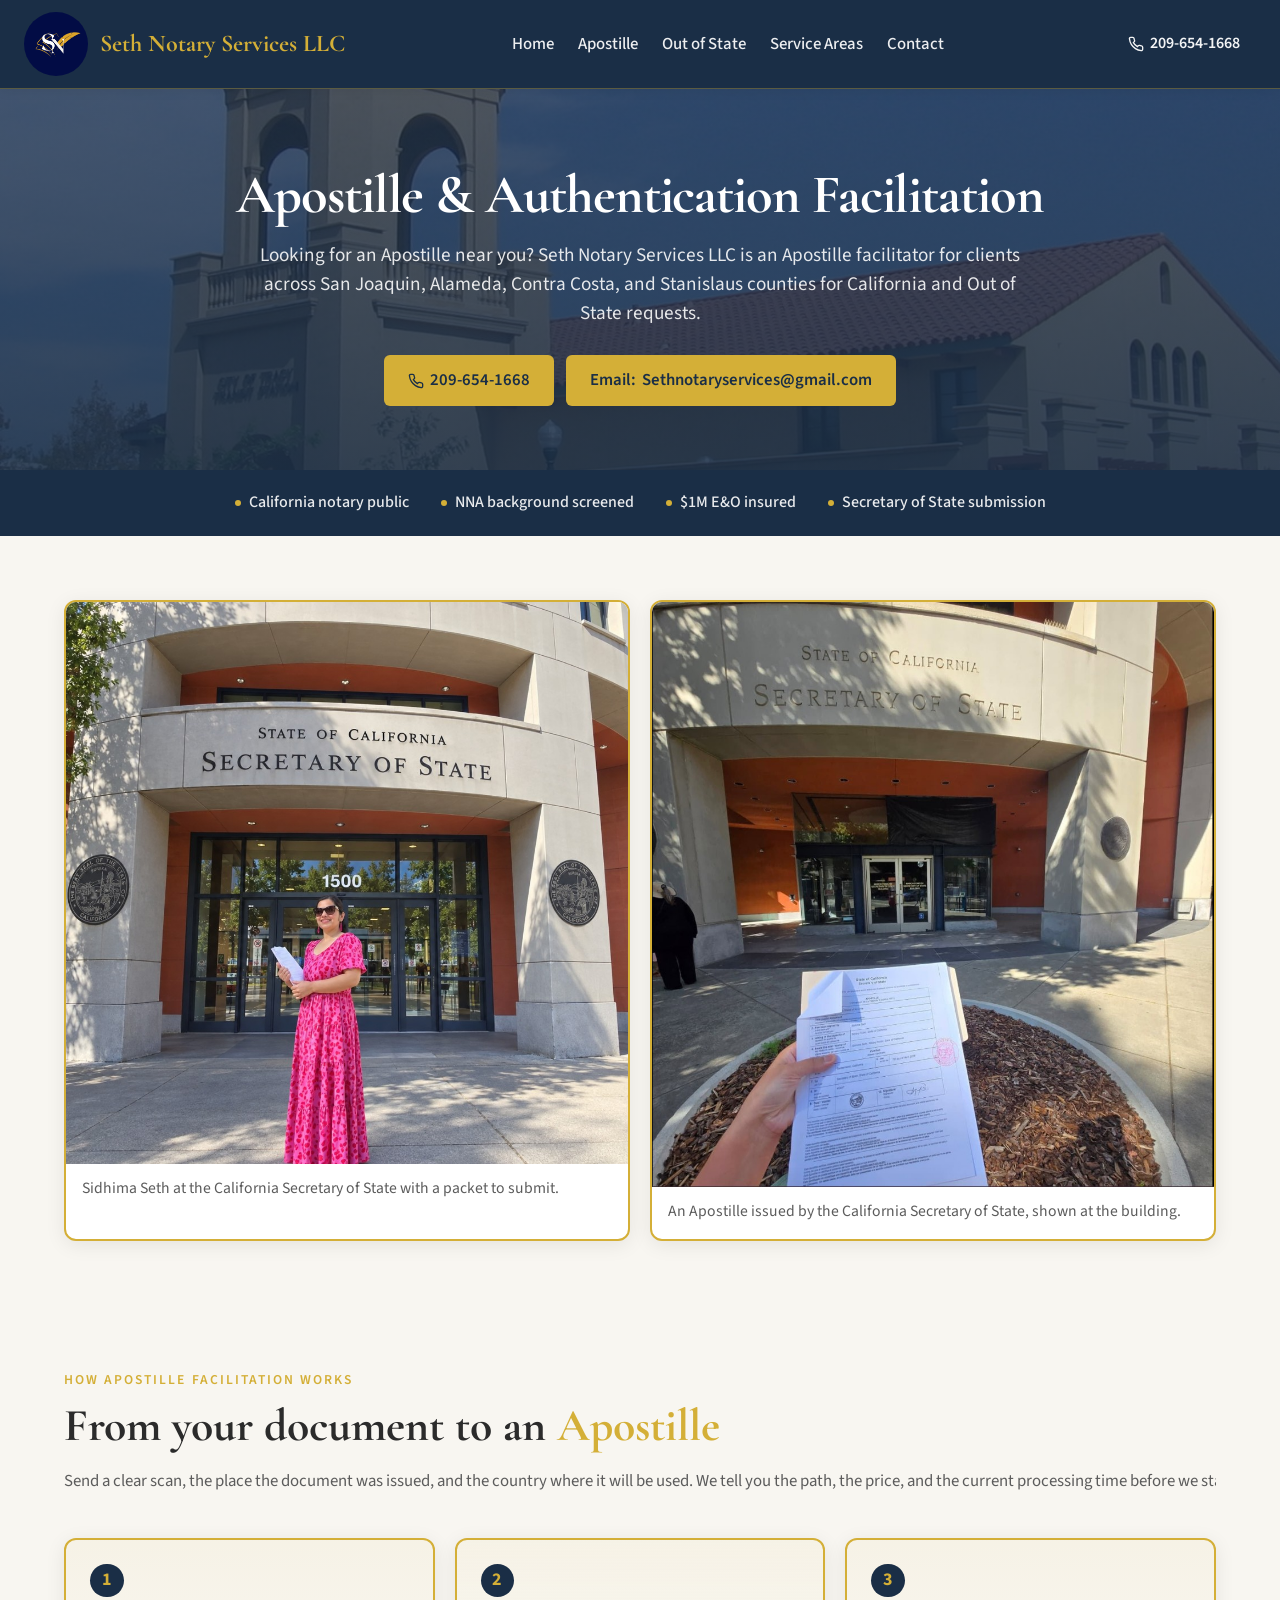
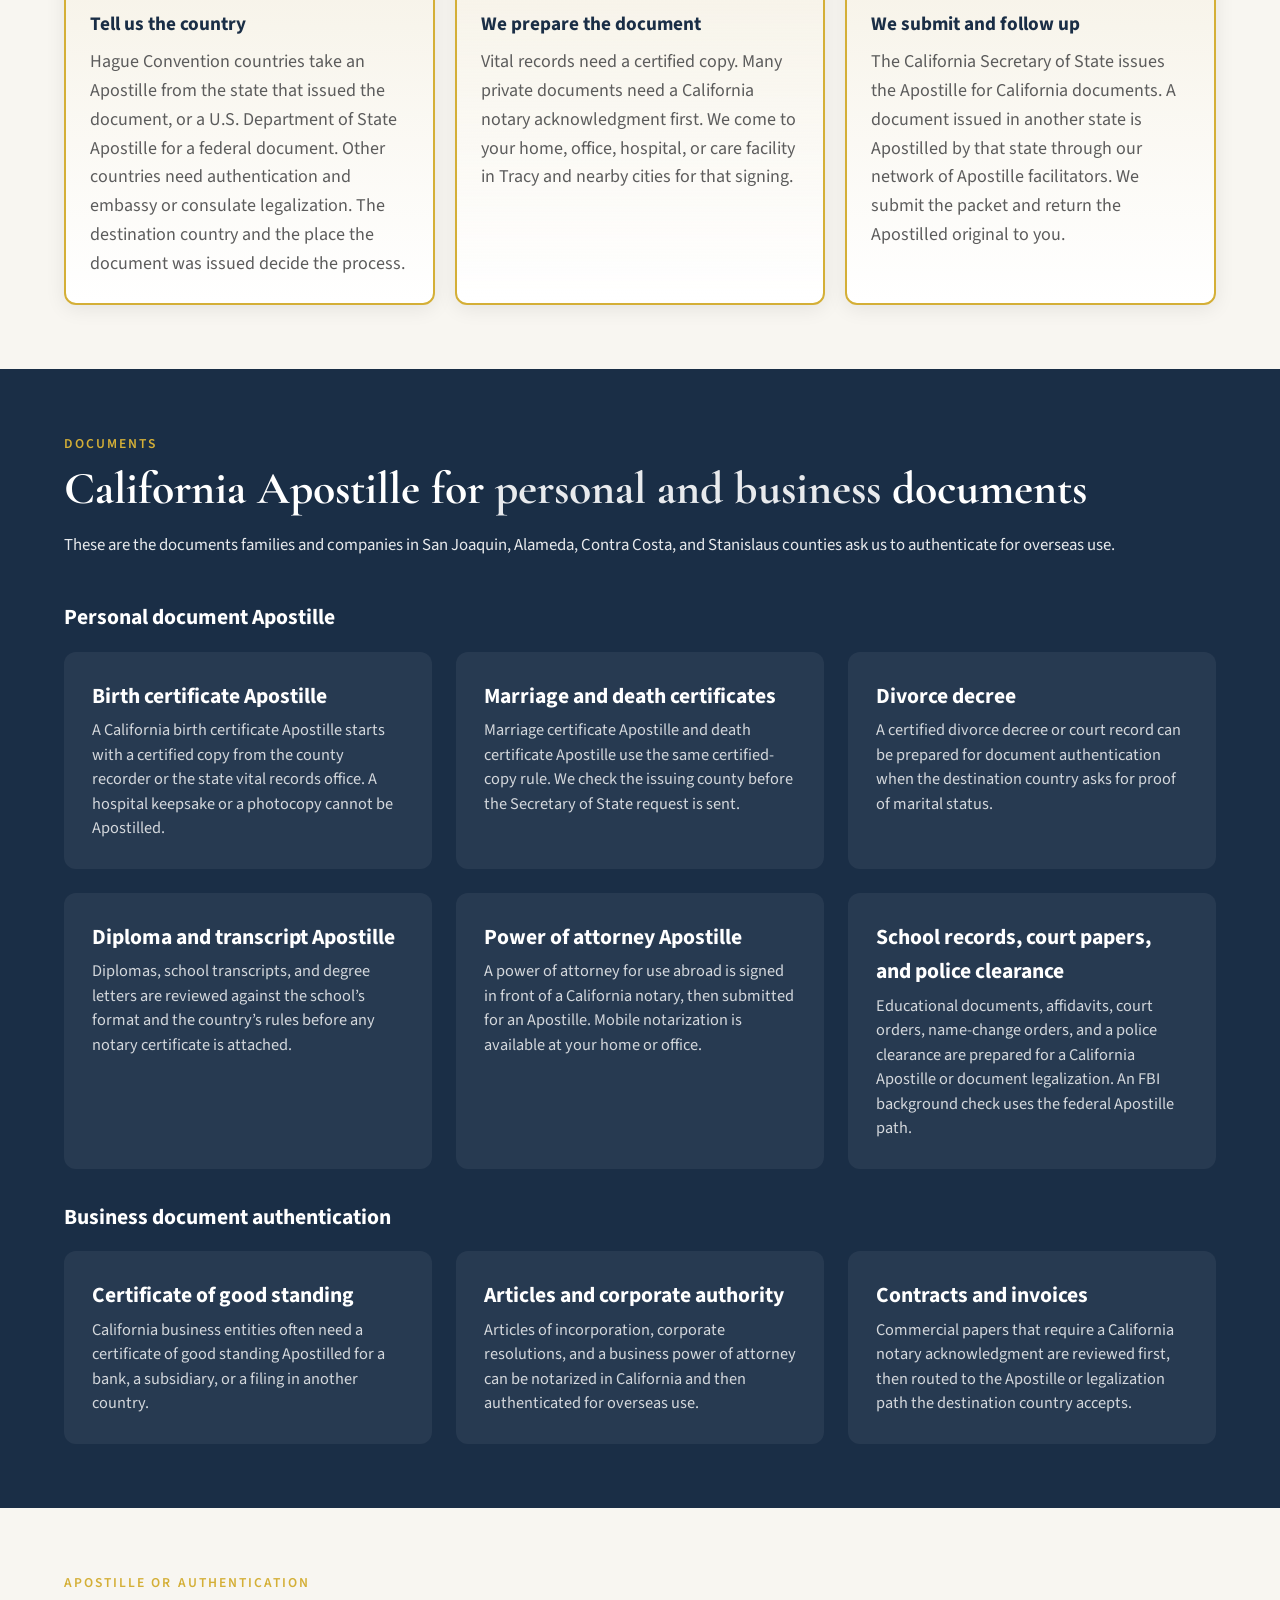
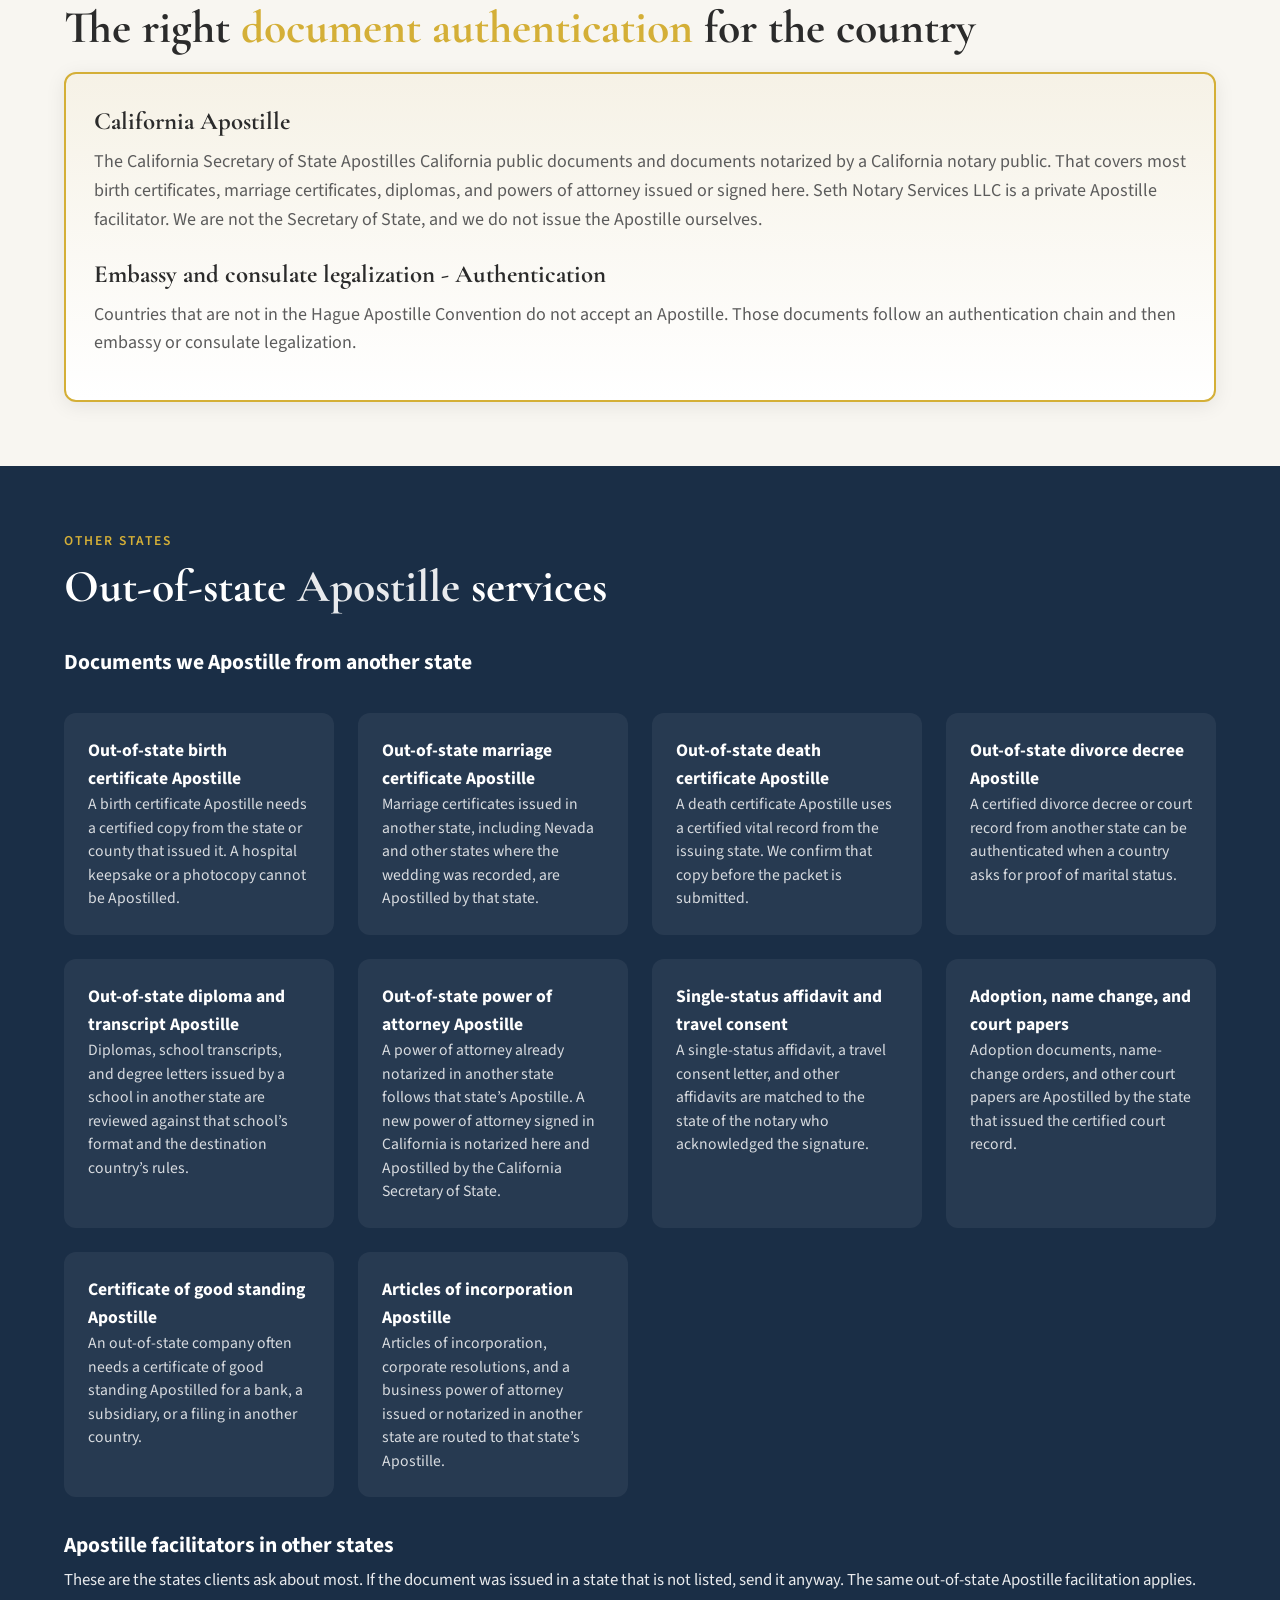
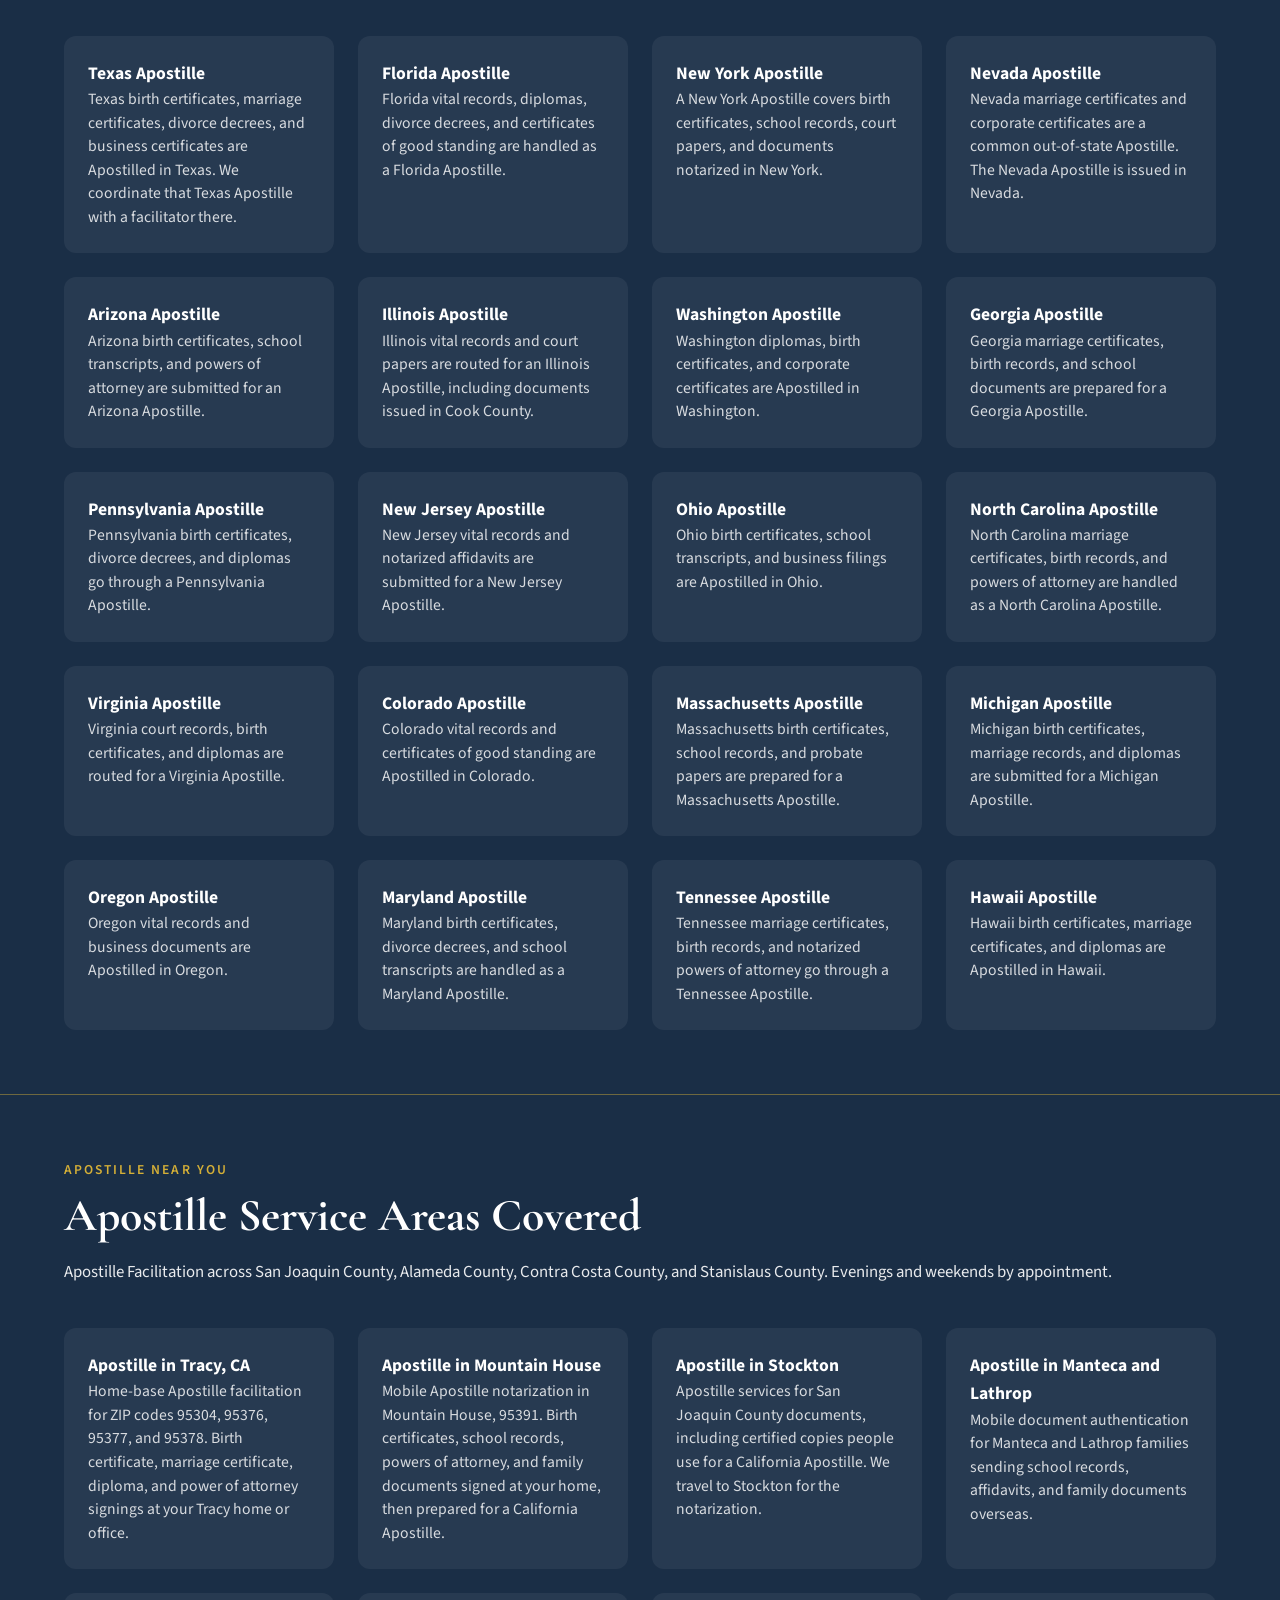
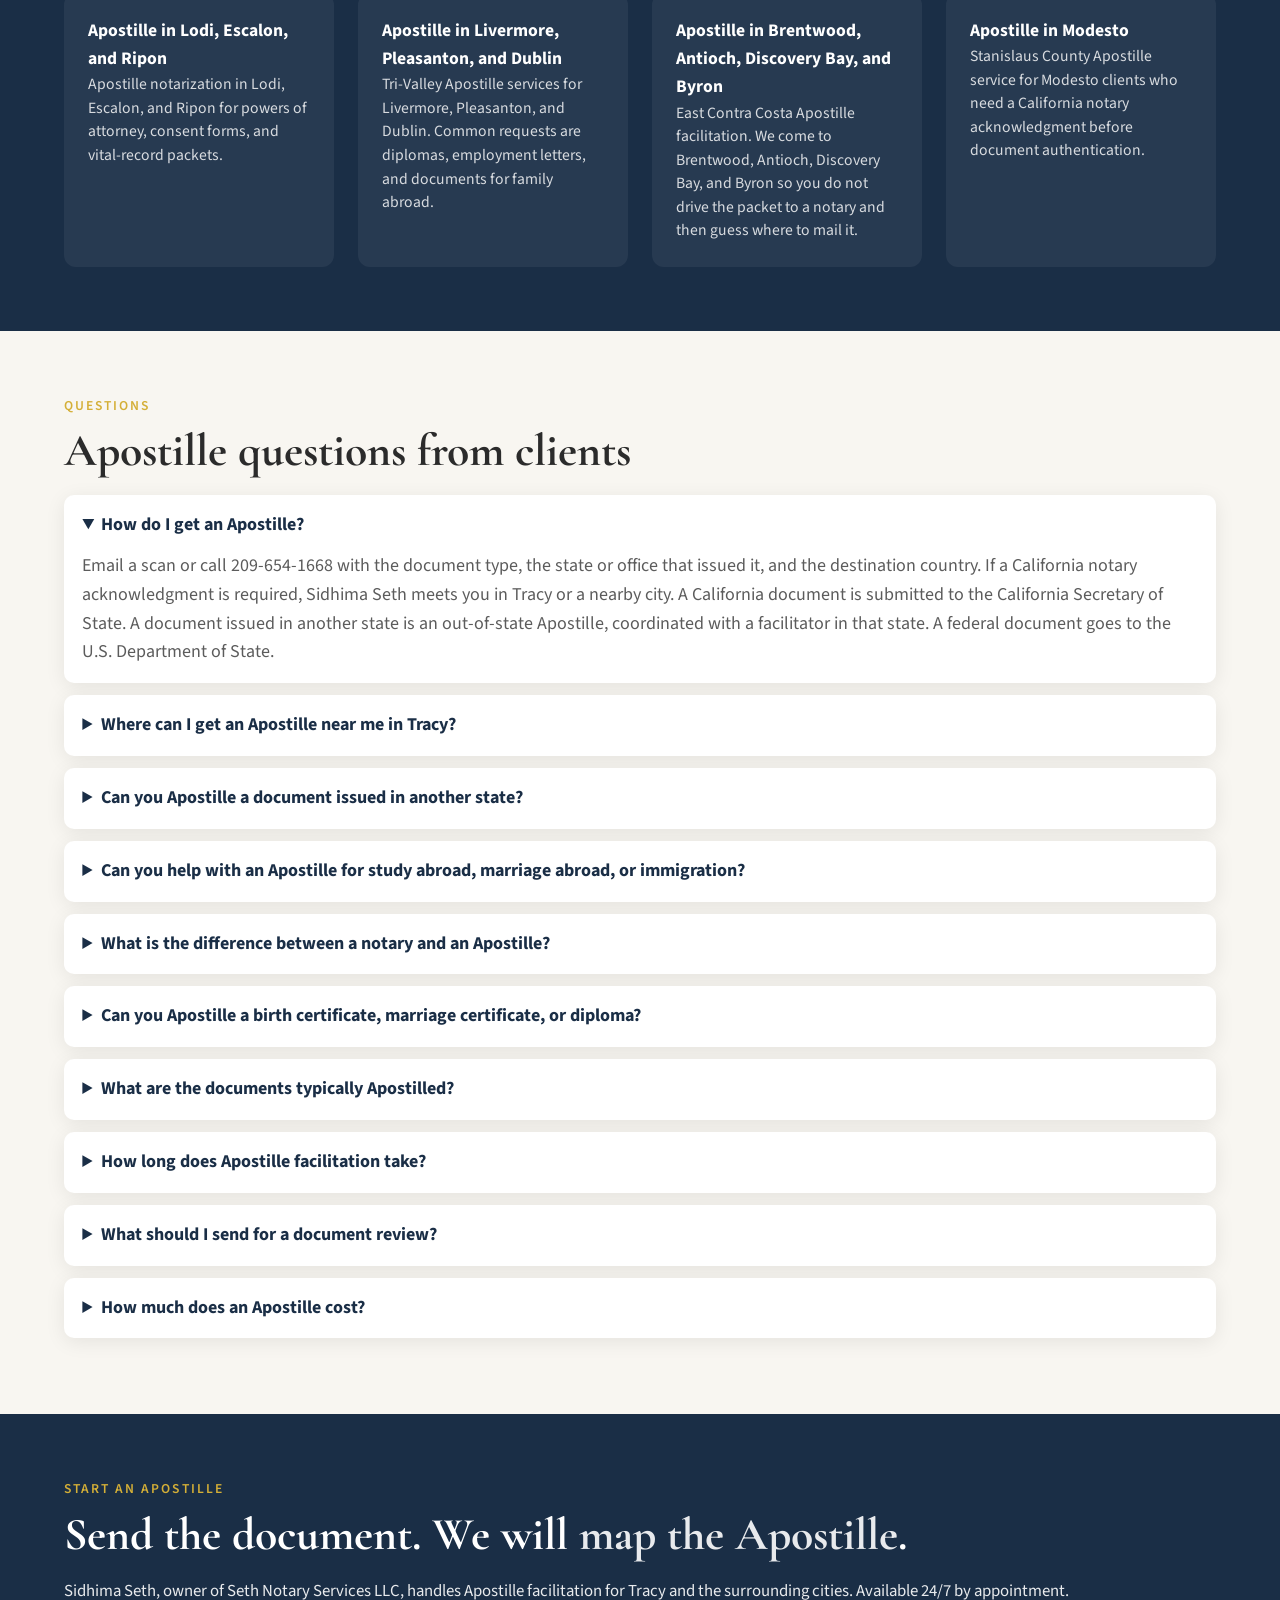
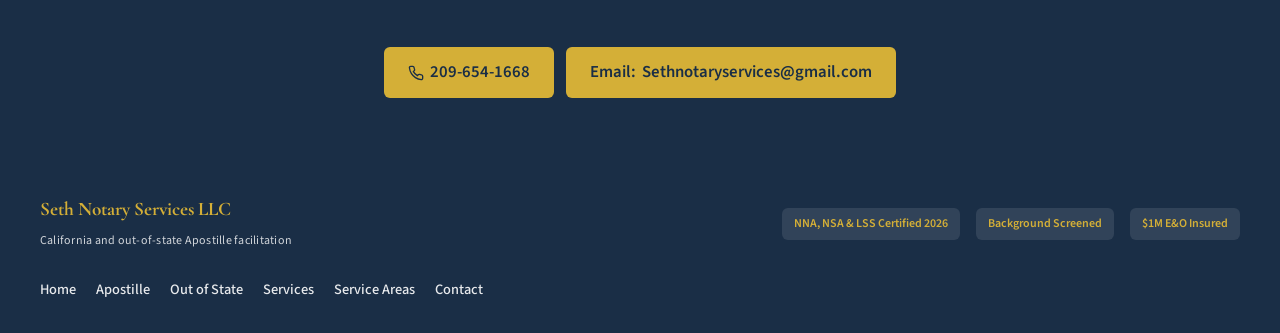
==== commit 70df0562: "Remove the Secretary of State photo heading and commentary. Co-authored-by: Cursor <cursoragent@curs" ====
--- a/apostille.html
+++ b/apostille.html
@@ -123,8 +123,6 @@
   <section class="section section-light" data-bg="light">
     <div class="container">
       <div class="sos-visits">
-        <h3 class="sos-visits-title">Submitted at the California Secretary of State</h3>
-        <p class="sos-visits-caption">Sidhima Seth submits California Apostille packets at the California Secretary of State. The Secretary of State issues the Apostille. We do not issue it ourselves.</p>
         <div class="sos-photos">
           <figure>
             <img src="assets/california-secretary-of-state-visit.jpg" alt="Sidhima Seth at the California Secretary of State entrance, holding documents to submit">
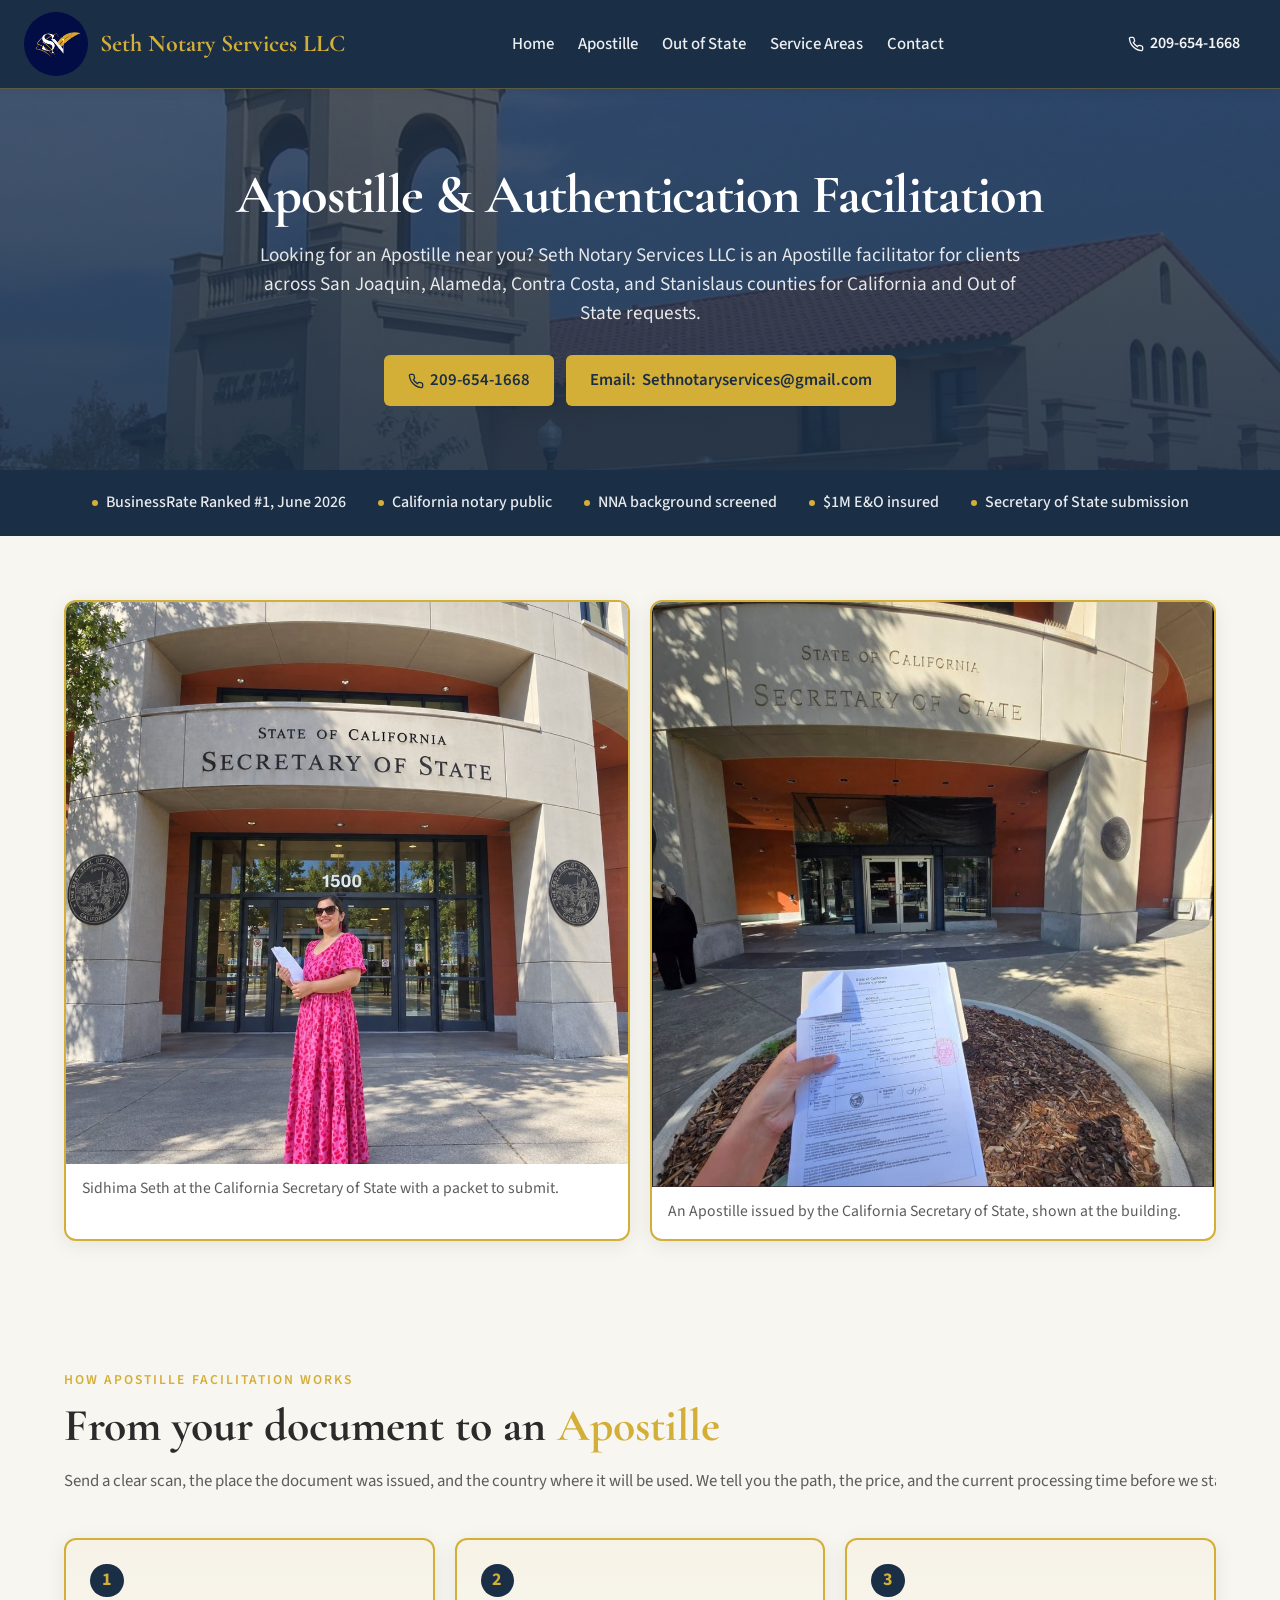
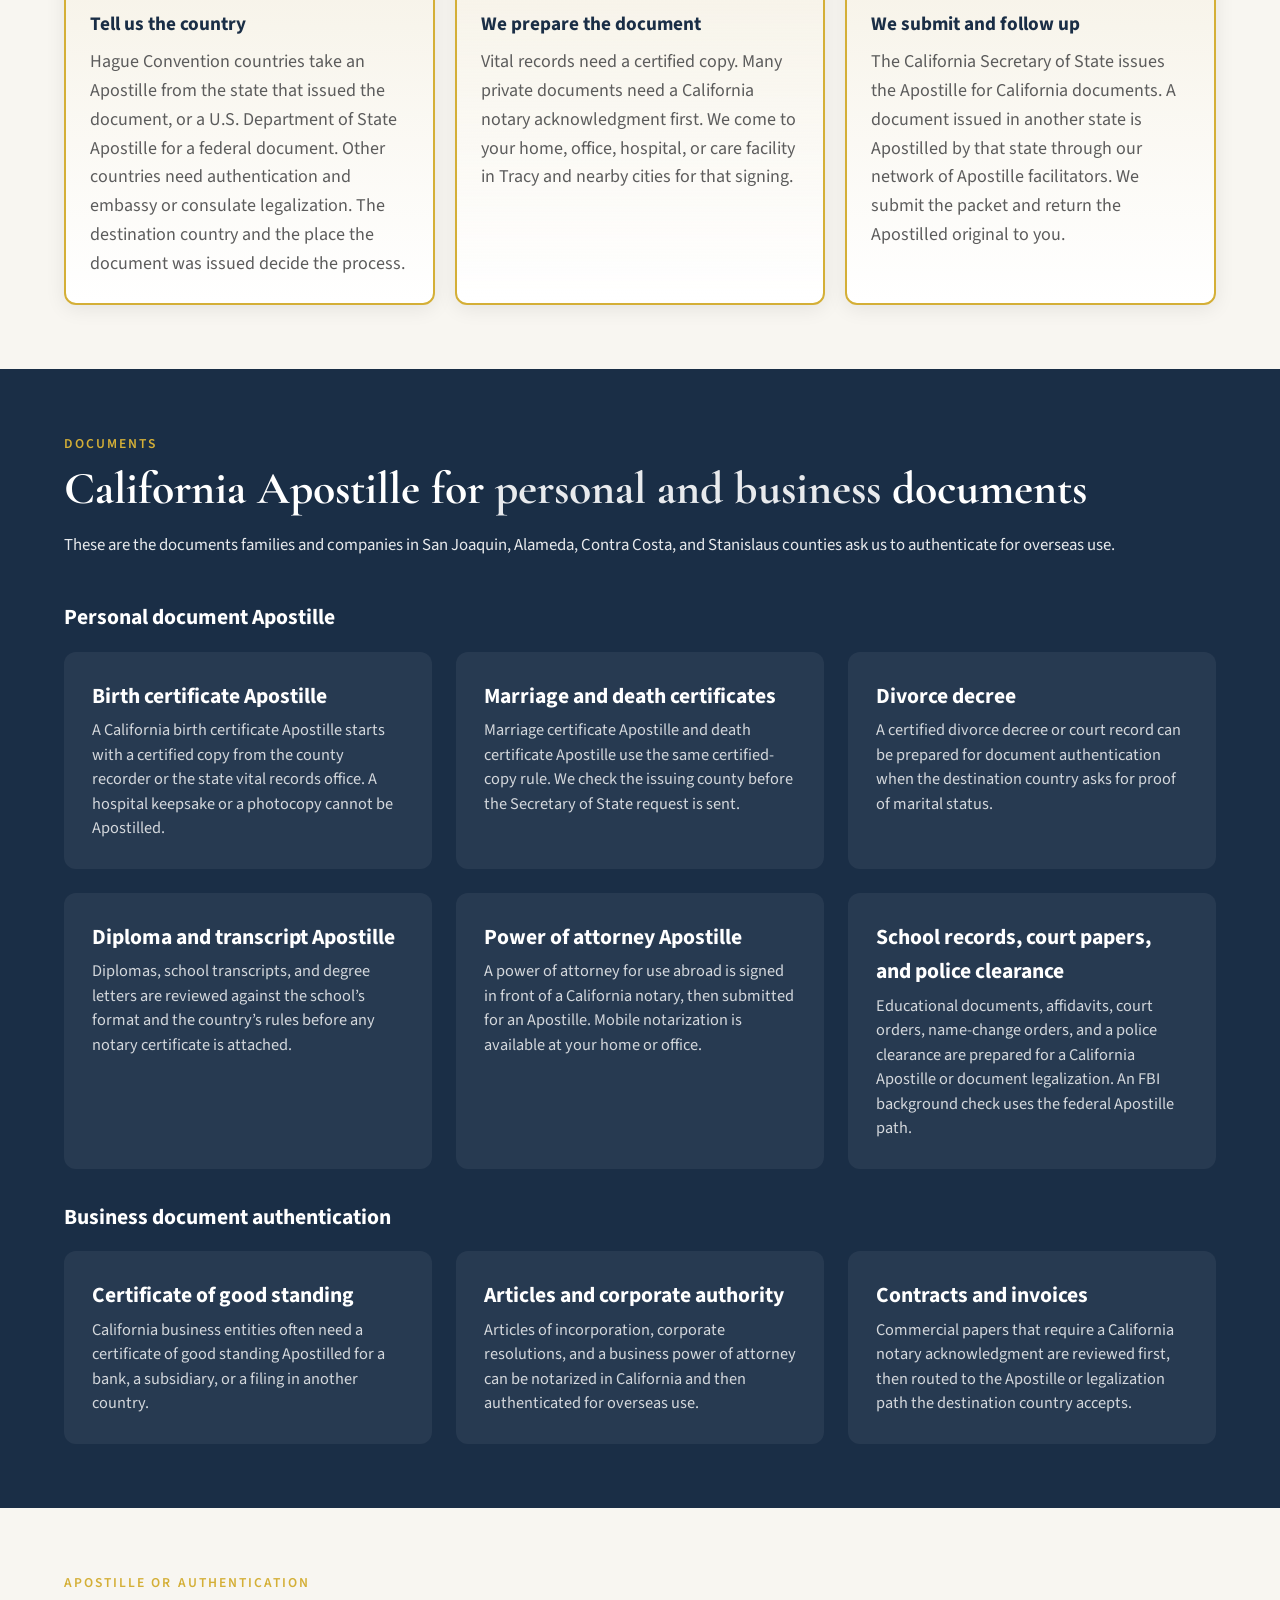
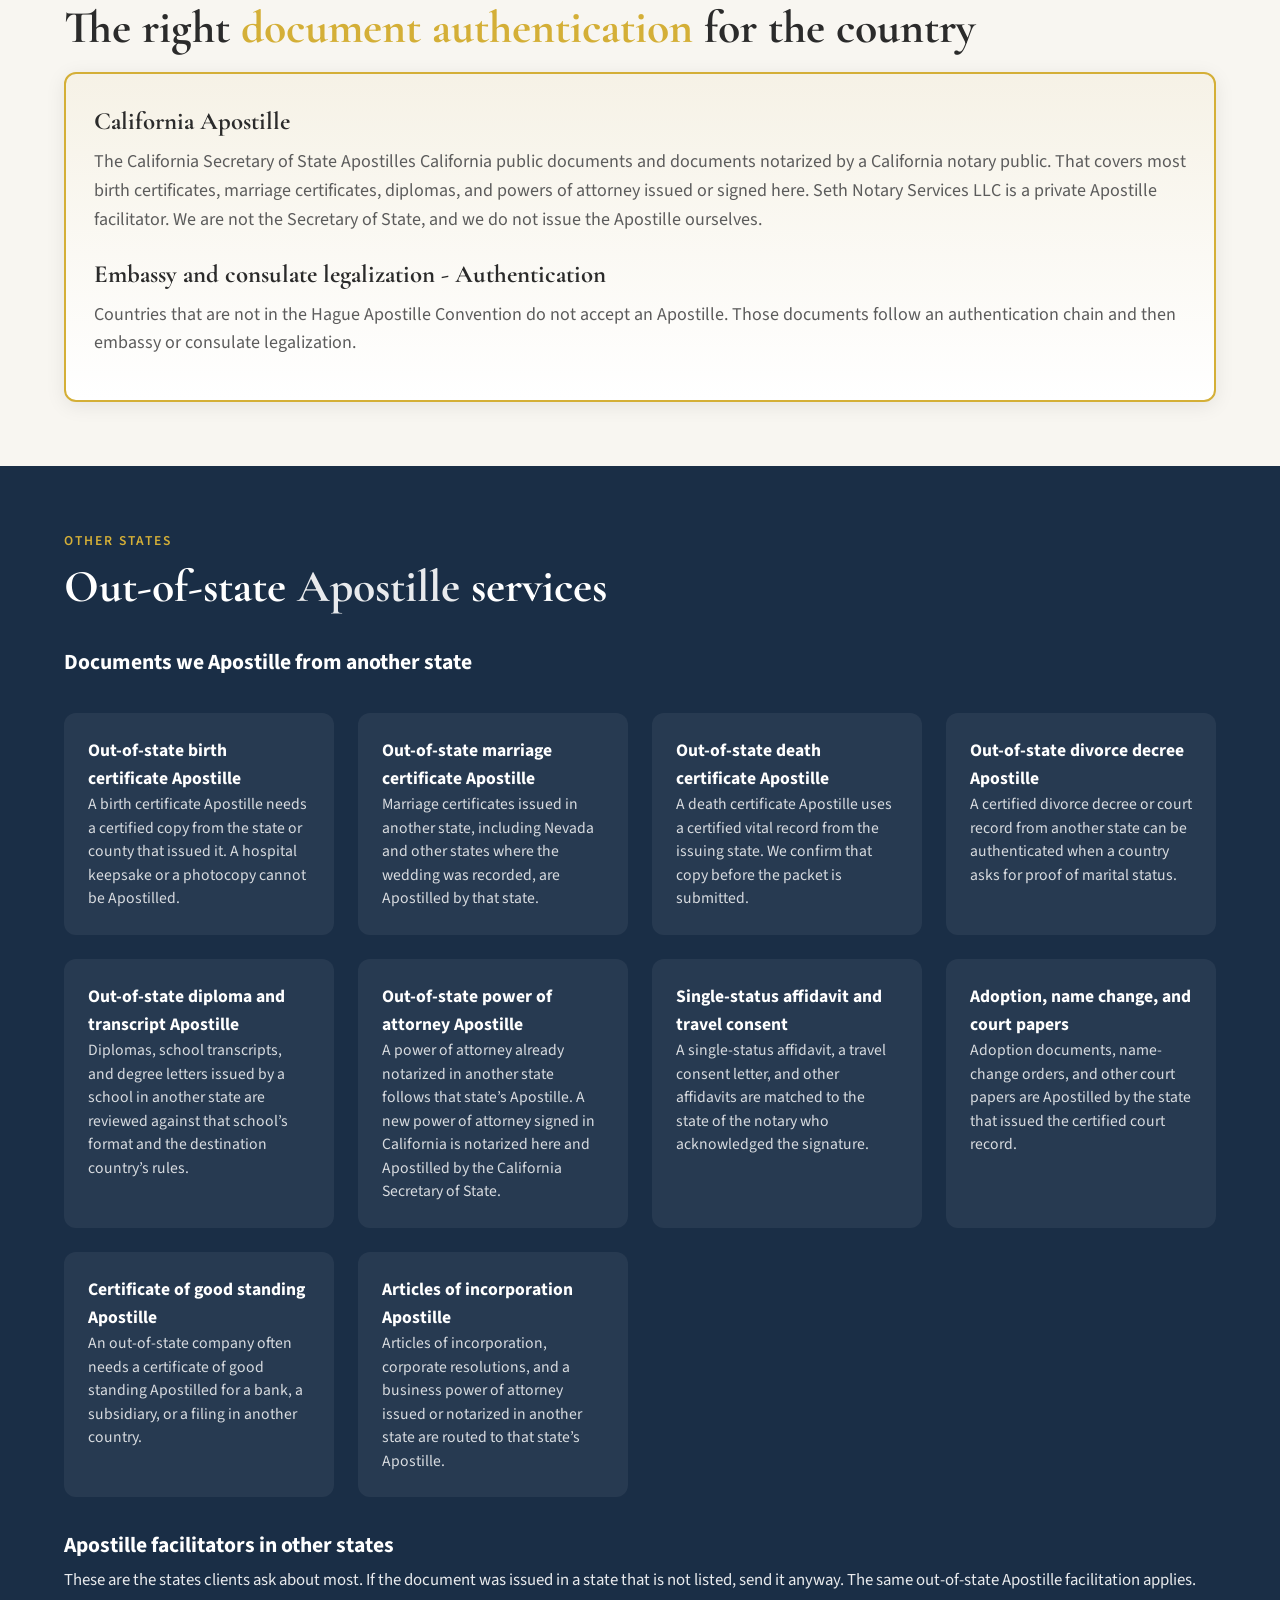
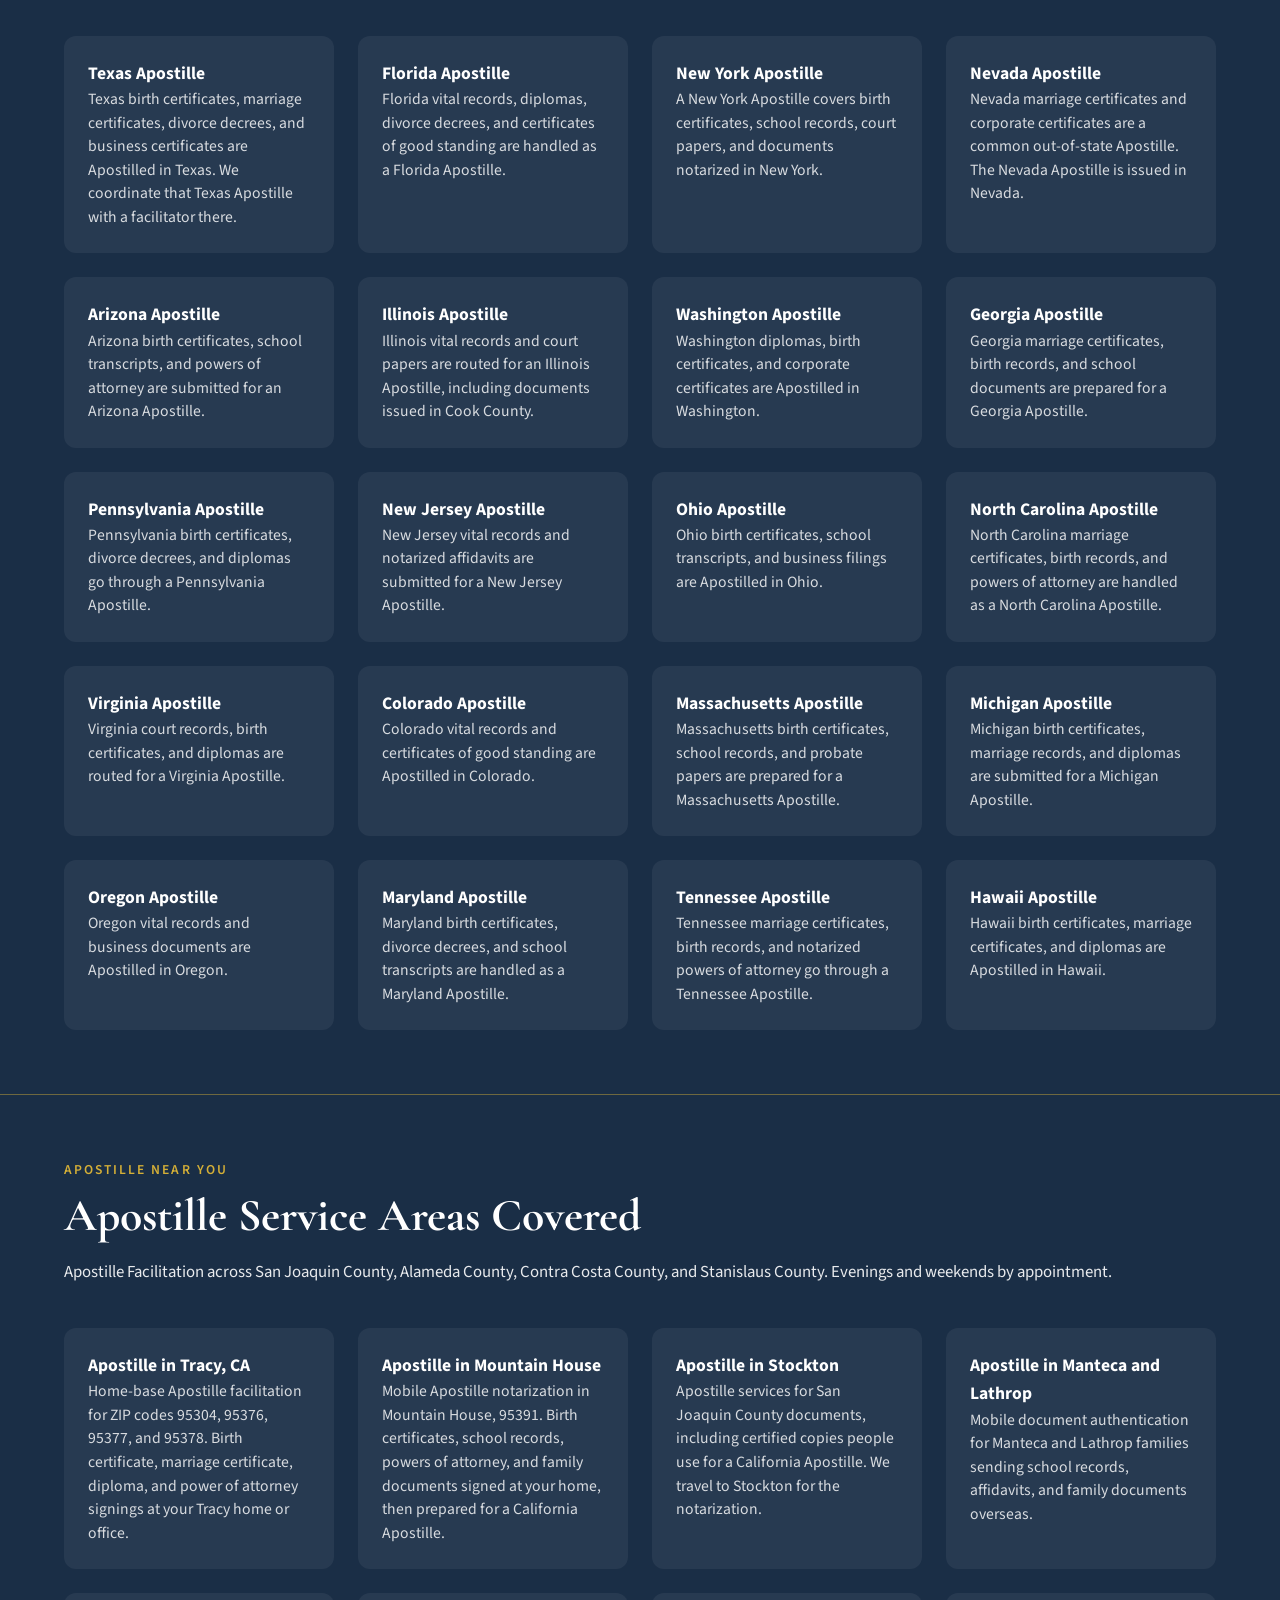
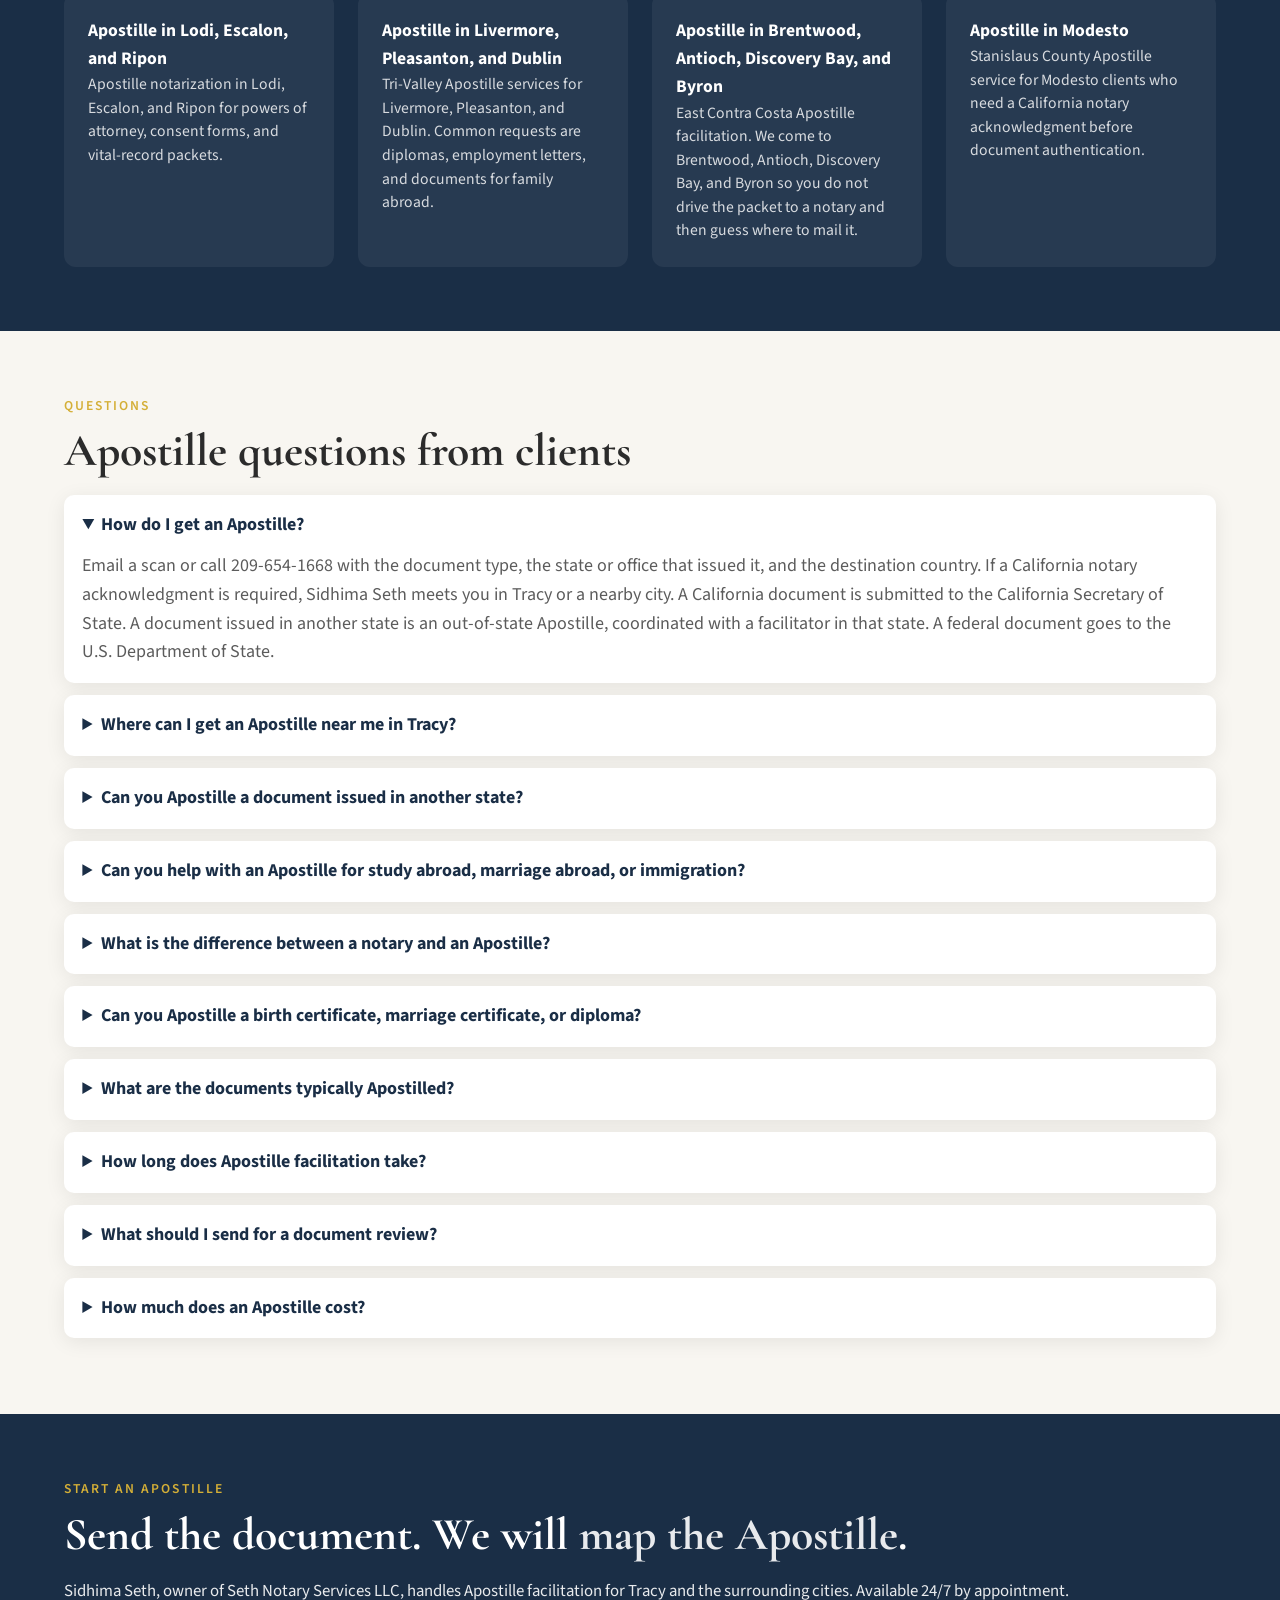
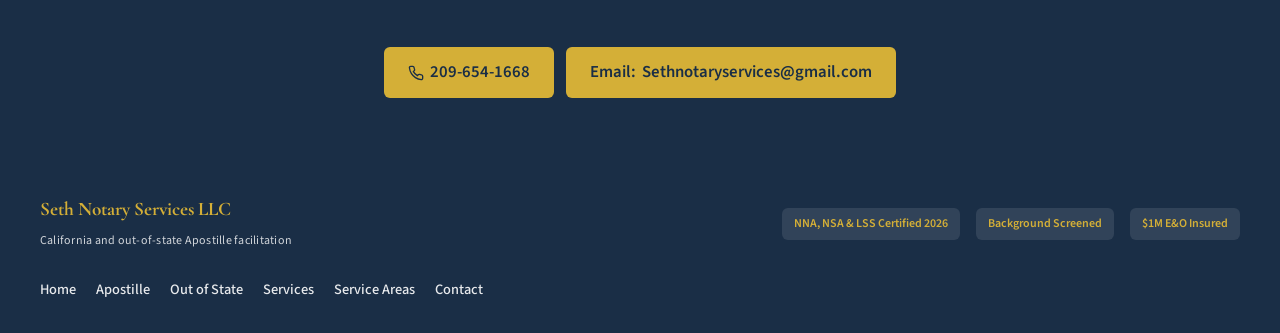
==== commit 74c9b799: "Show the BusinessRate award plaque under Certified and Trusted. Co-authored-by: Cursor <cursoragent@" ====
--- a/apostille.html
+++ b/apostille.html
@@ -113,6 +113,7 @@
 
   <section class="trust-strip trust-strip-single" data-bg="dark" aria-label="Apostille credentials">
     <div class="trust-strip-inner">
+      <span class="trust-item"><span class="trust-dot"></span>BusinessRate Ranked #1, June 2026</span>
       <span class="trust-item"><span class="trust-dot"></span>California notary public</span>
       <span class="trust-item"><span class="trust-dot"></span>NNA background screened</span>
       <span class="trust-item"><span class="trust-dot"></span>$1M E&amp;O insured</span>
--- a/seth-notary.css
+++ b/seth-notary.css
@@ -105,7 +105,10 @@
 .certs-bar-card p{font-size:0.95rem;margin:0;color:var(--text-muted);line-height:1.4;}
 .certs-bar-icons{margin-top:1.5rem;justify-content:center;}
 .certs-bar-pill{display:inline-block;padding:0.5rem 1rem;background:var(--navy);color:var(--gold);border-radius:8px;font-size:0.75rem;font-weight:600;}
-#about,#services,#service-areas,#reviews,#contact{scroll-margin-top:6rem;}
+.certs-award{margin:1.75rem auto 0;width:min(280px,100%);}
+.certs-award img{display:block;width:100%;height:auto;border-radius:10px;border:2px solid var(--gold);box-shadow:var(--shadow);}
+.award-reviews-note{margin:0 0 1.5rem;max-width:760px;color:var(--text-muted);font-size:1.05rem;}
+#about,#services,#service-areas,#reviews,#contact,#award{scroll-margin-top:6rem;}
 .reviews-section{padding:4rem 1.5rem;}
 .reviews-grid{display:grid;grid-template-columns:repeat(auto-fill,minmax(300px,1fr));gap:1.5rem;margin-top:1.5rem;}
 .review-card{background:#fff;border-radius:8px;padding:1.25rem 1.5rem;box-shadow:0 1px 3px rgba(0,0,0,0.12),0 1px 2px rgba(0,0,0,0.08);border:1px solid #e0e0e0;transition:box-shadow 0.2s;}
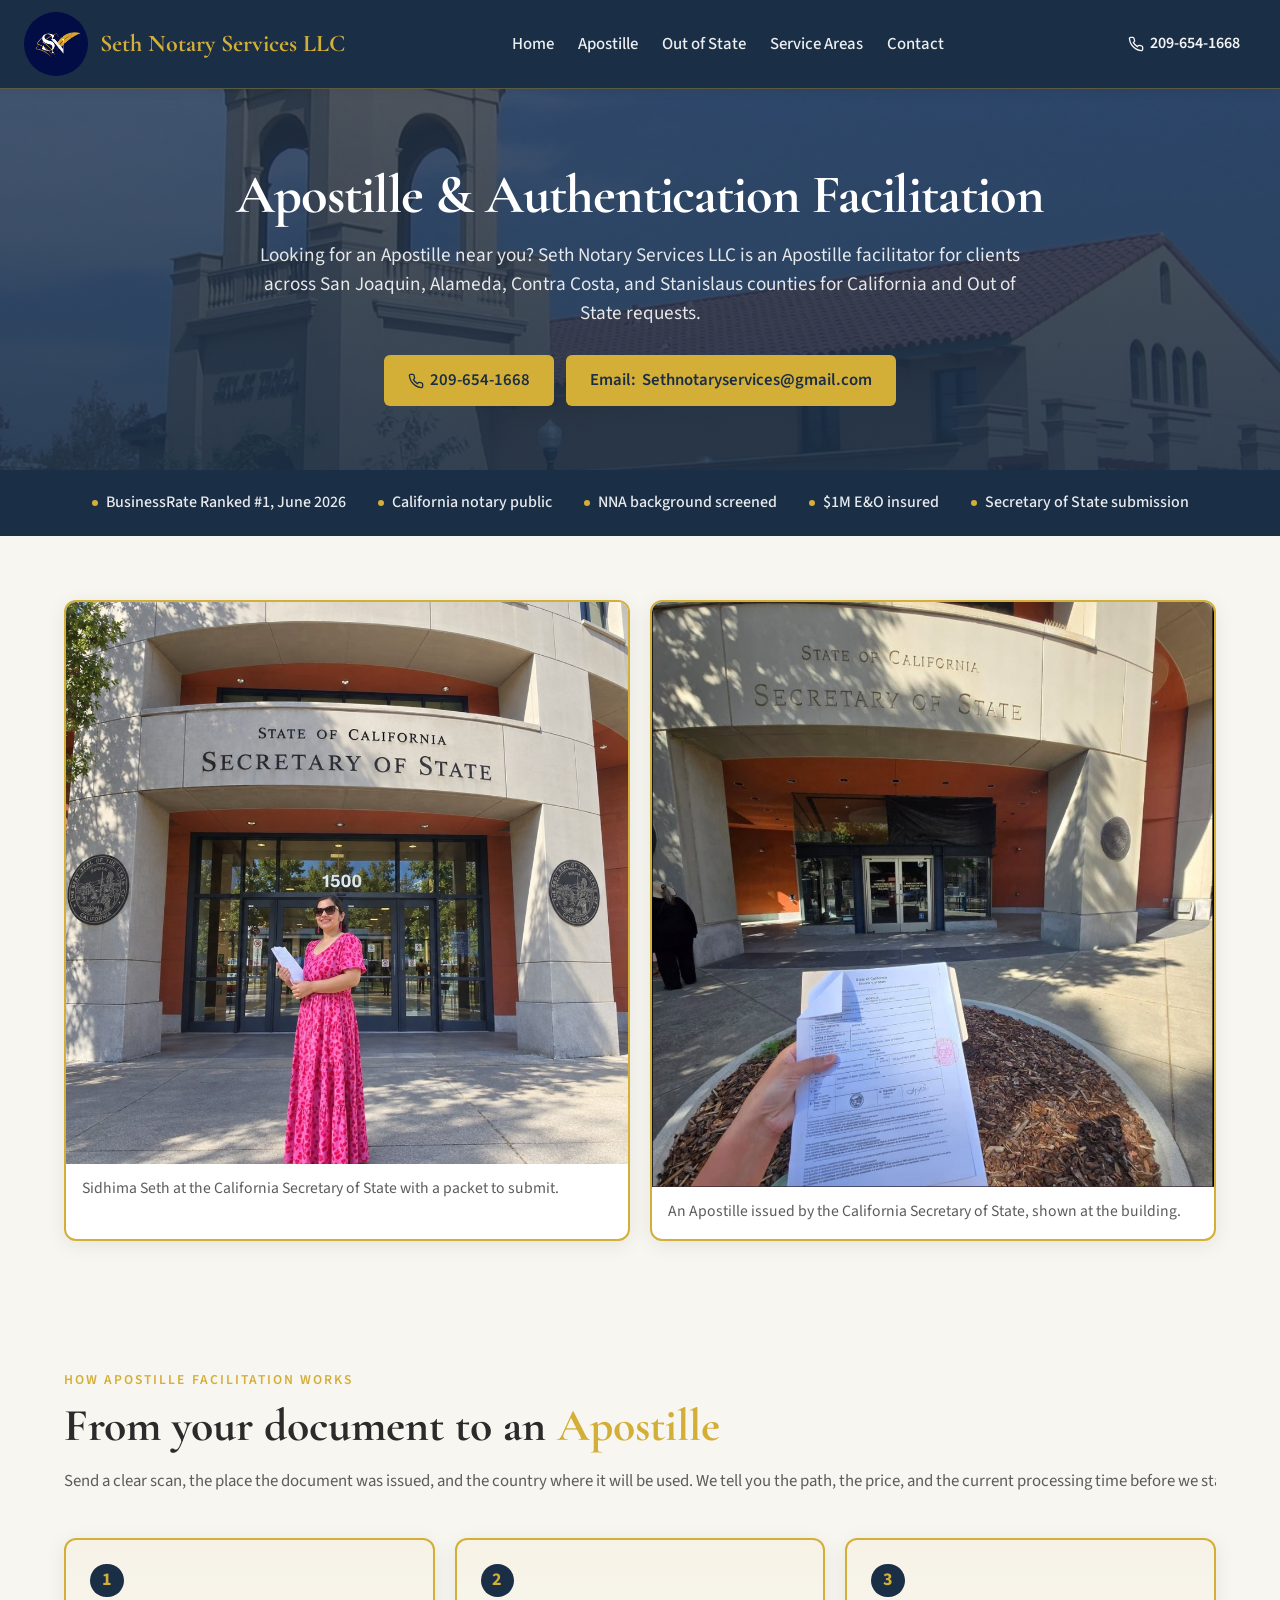
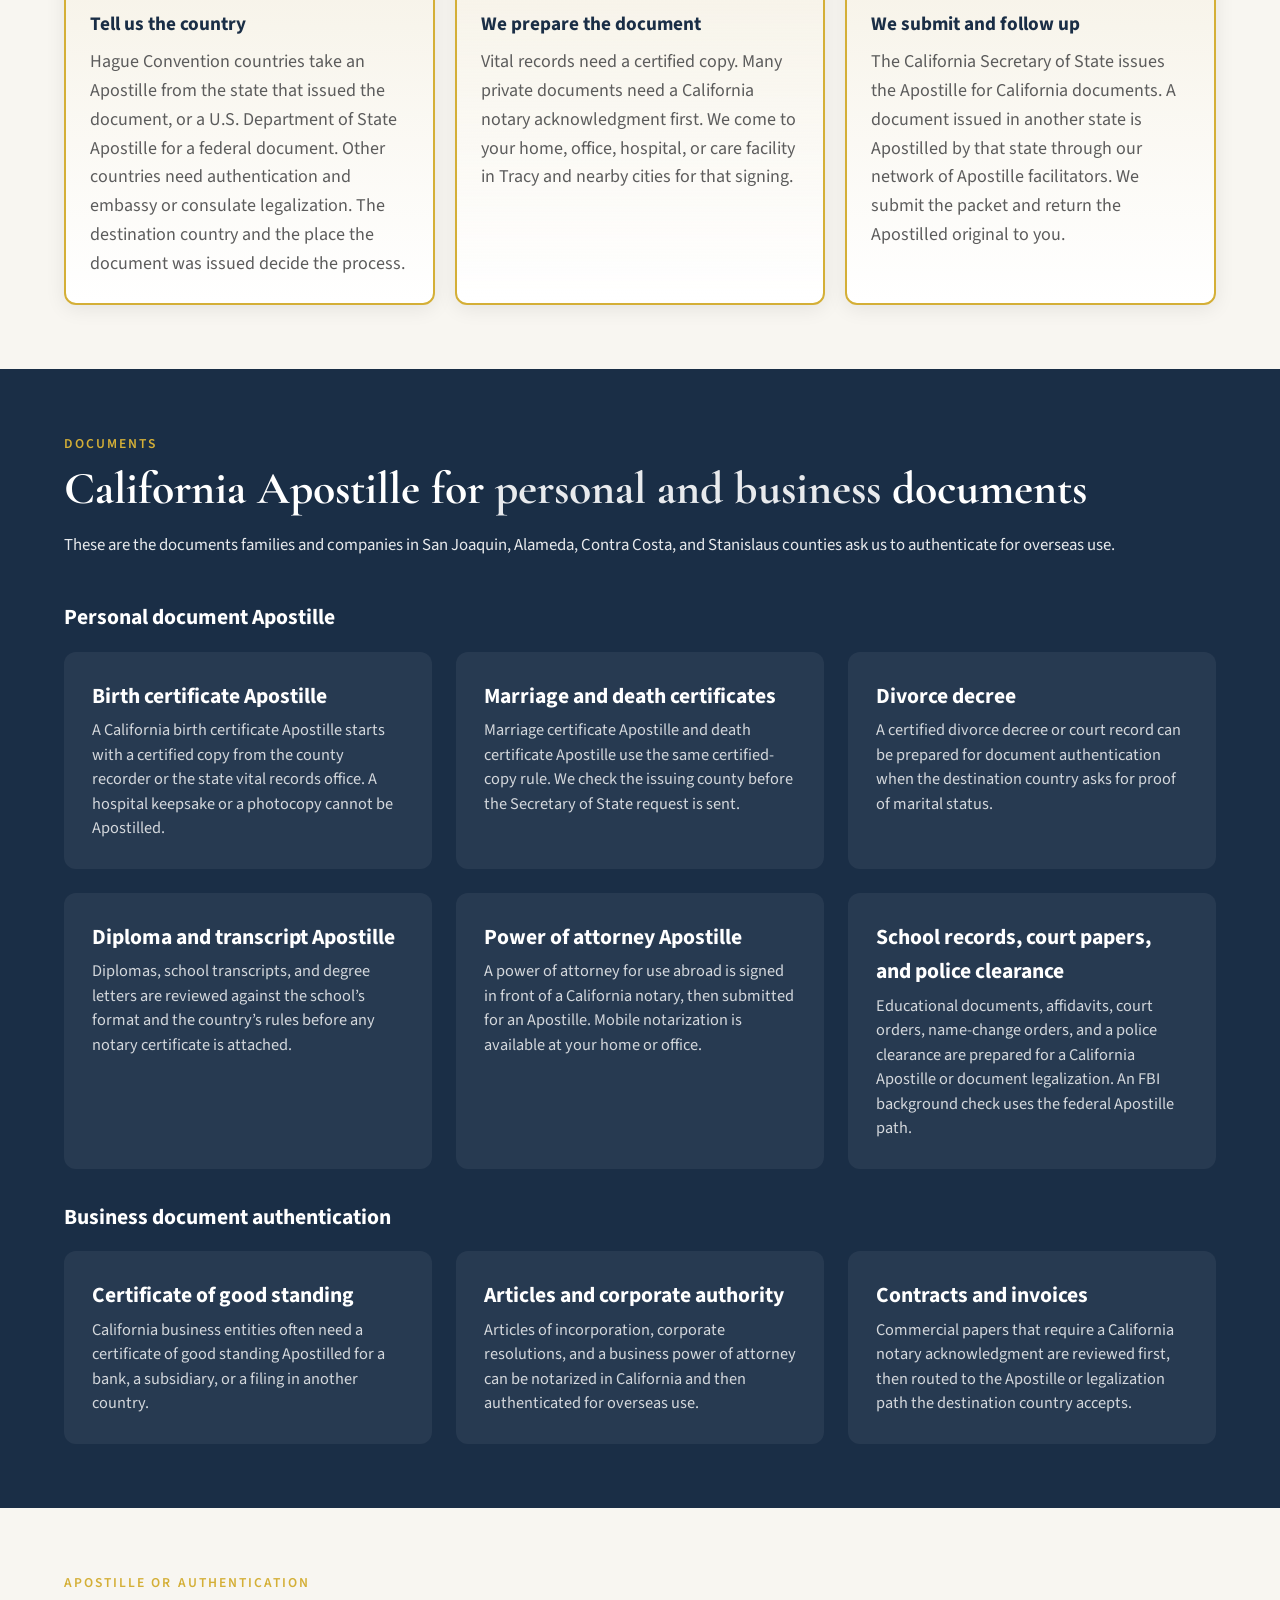
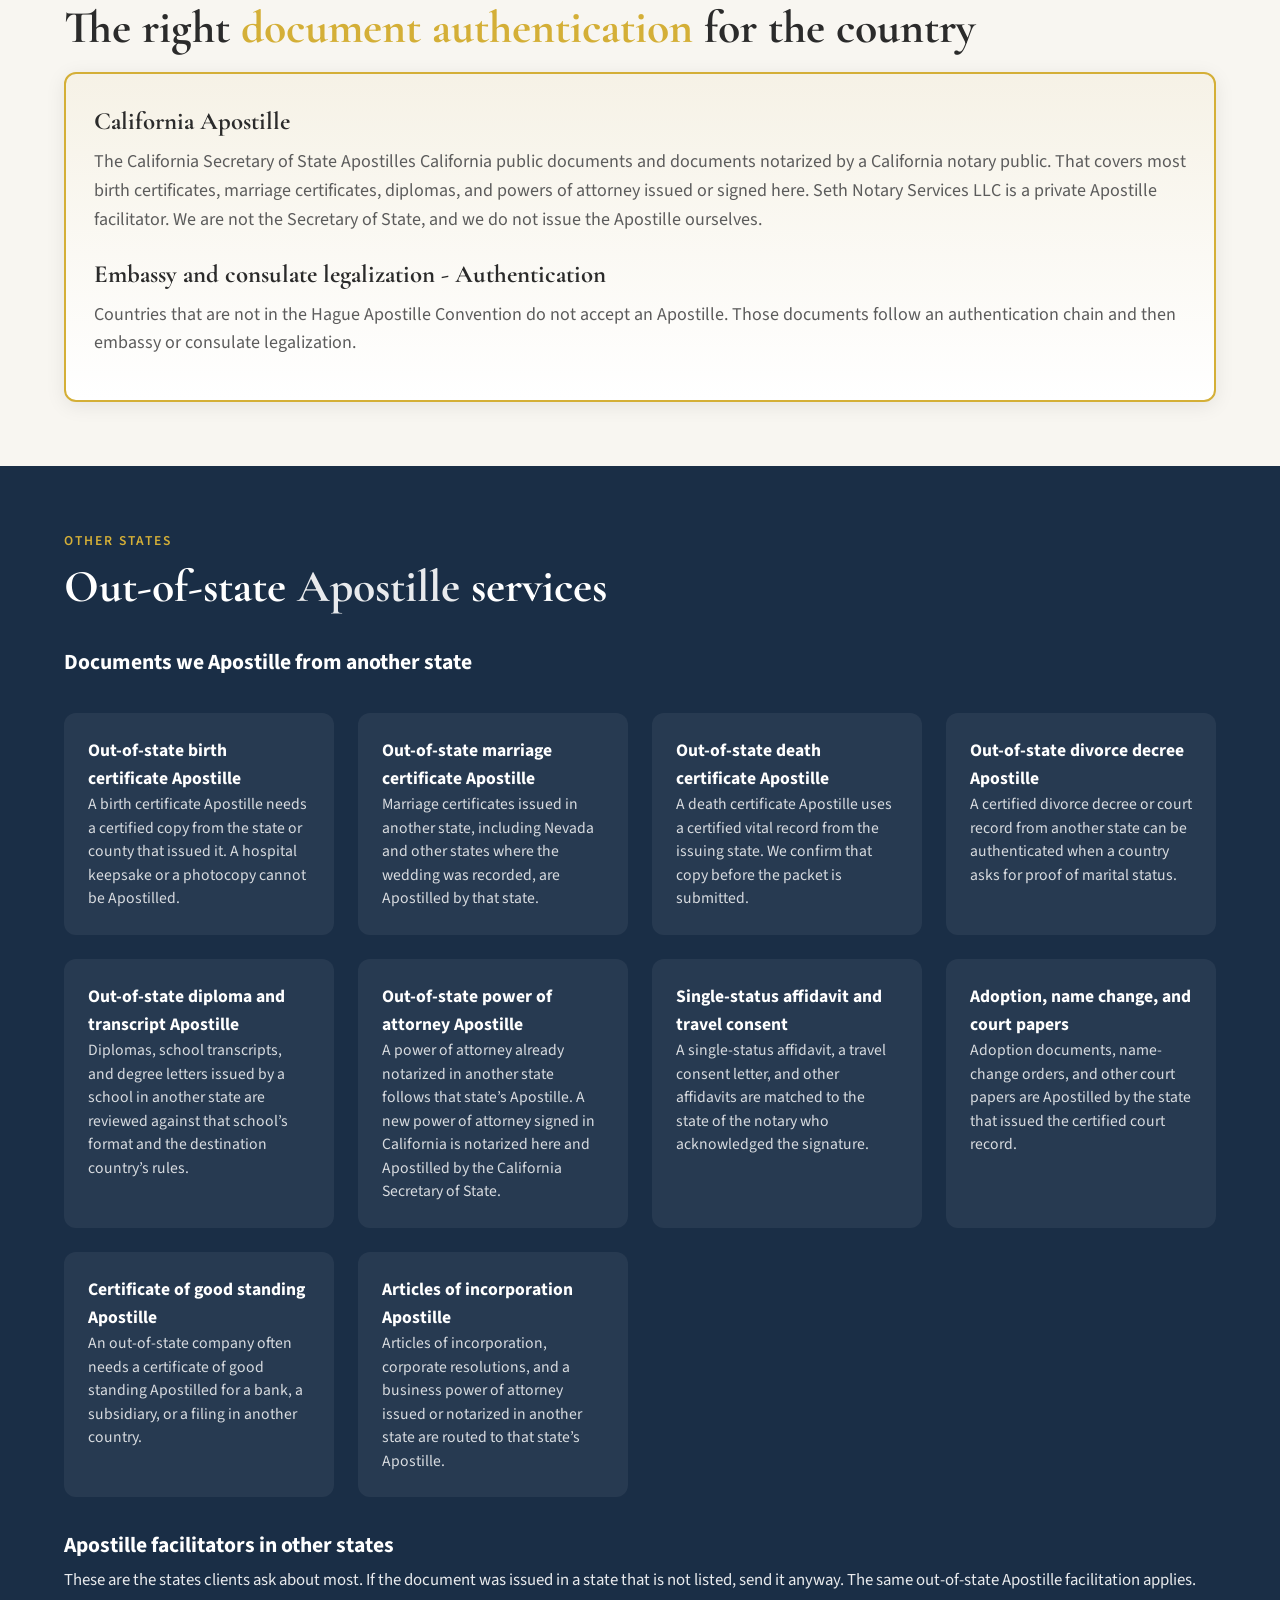
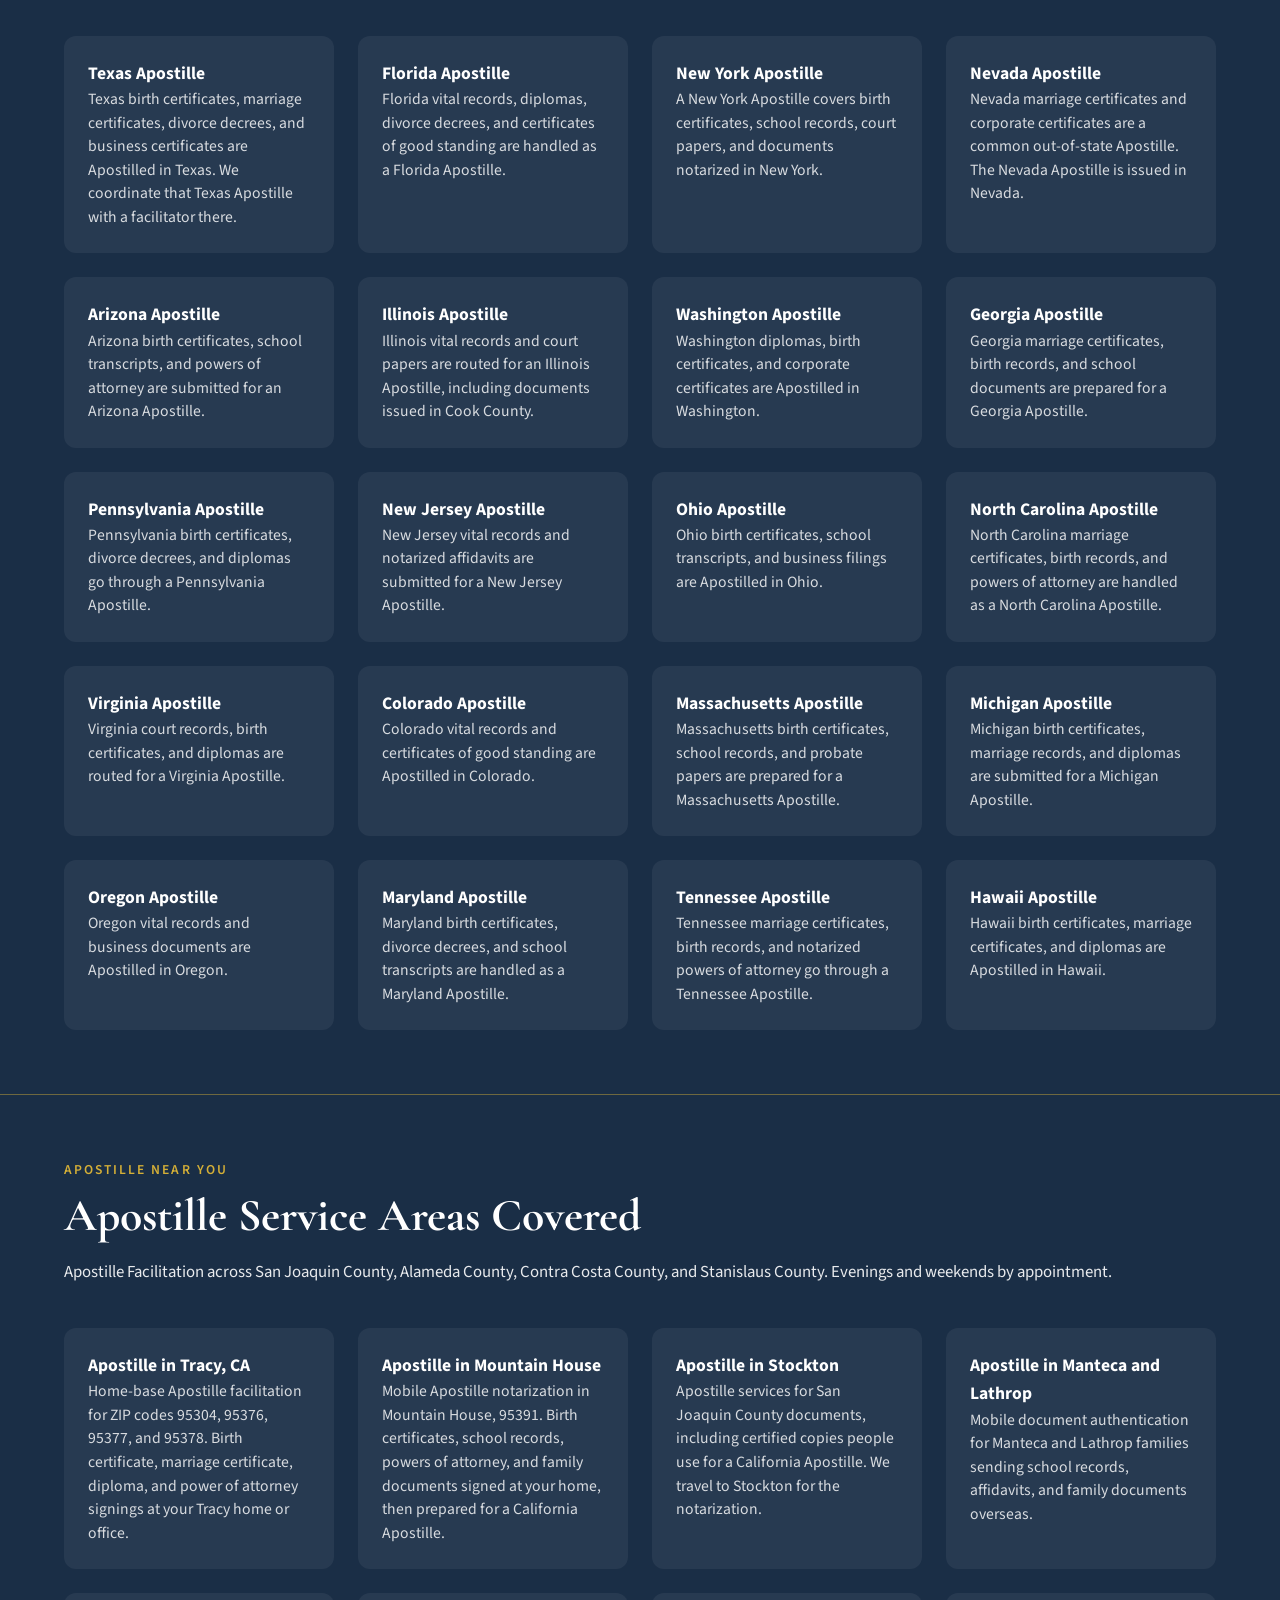
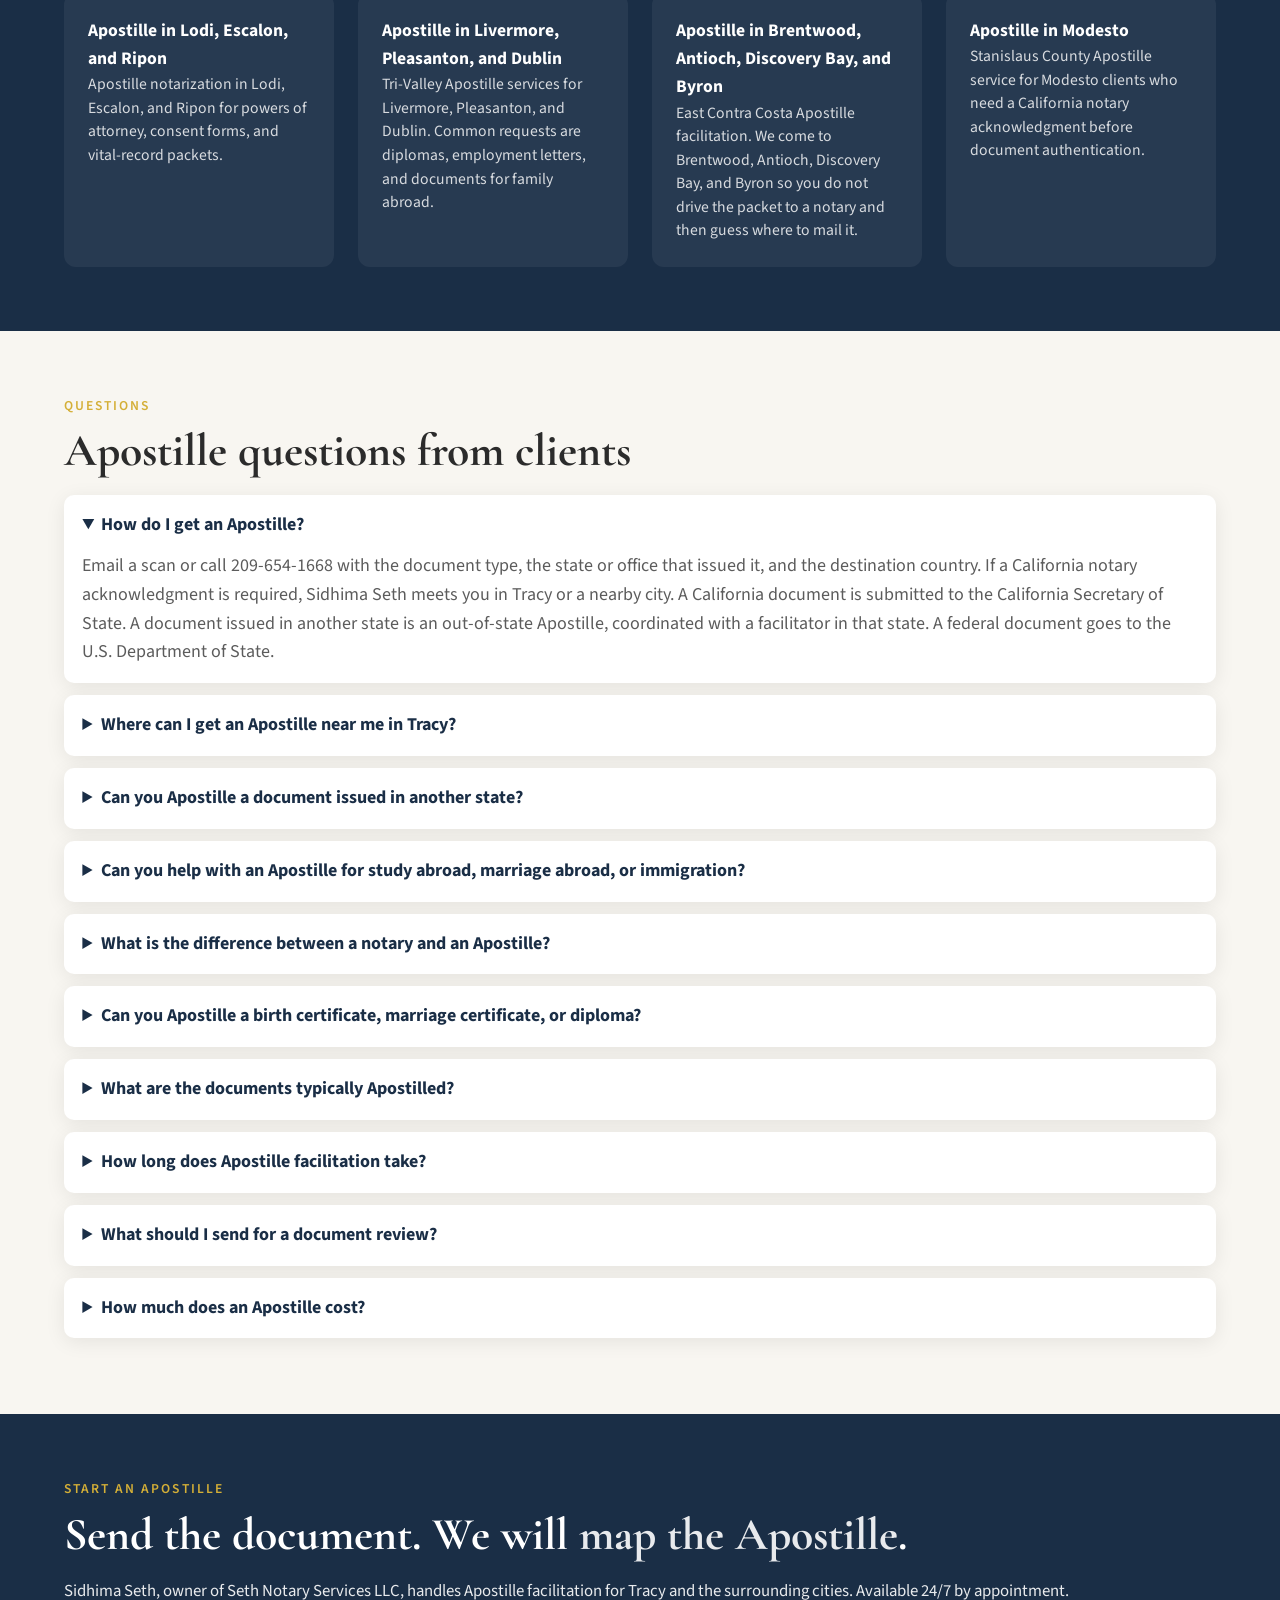
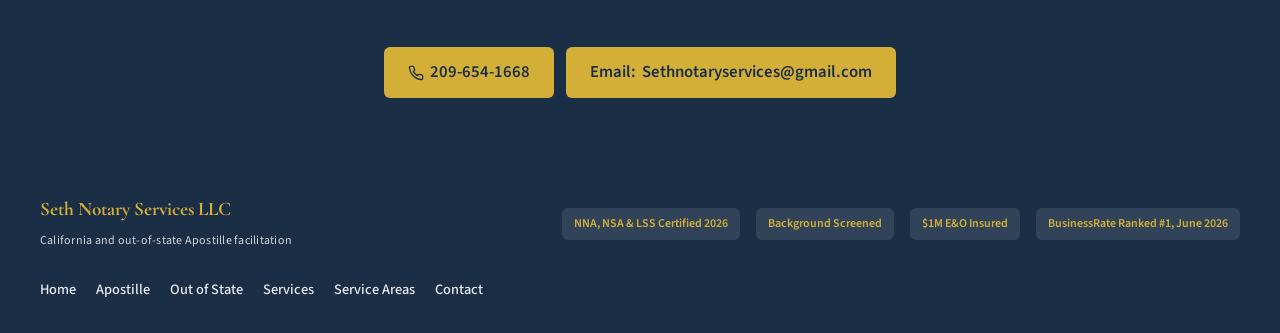
==== commit 07c064a0: "Enhance Google SEO keywords, Schema.org rich snippets, and add FAQ section. Co-authored-by: Cursor <" ====
--- a/apostille.html
+++ b/apostille.html
@@ -3,13 +3,18 @@
 <head>
   <meta charset="UTF-8">
   <meta name="viewport" content="width=device-width, initial-scale=1.0">
-  <title>Apostille Near Me in Tracy | Out-of-State Apostille</title>
-  <meta name="description" content="Out-of-state and California Apostille in Tracy. Birth certificates, marriage certificates, diplomas, and powers of attorney from other states. Call 209-654-1668.">
+  <title>Apostille Near Me in Tracy CA | California &amp; Out-of-State Apostille Facilitation</title>
+  <meta name="description" content="California and out-of-state Apostille facilitation near you in Tracy, CA. Fast document review for birth certificates, marriage records, diplomas, FBI background checks, powers of attorney, and business filings. Call 209-654-1668.">
   <link rel="canonical" href="https://sethnotaryservices.com/apostille.html">
-  <meta property="og:title" content="California and Out-of-State Apostille | Seth Notary Services LLC">
+  <meta property="og:title" content="Apostille Near Me in Tracy CA | California &amp; Out-of-State Apostille Facilitation">
   <meta property="og:description" content="Apostille facilitation for California documents and documents issued in other states. We review the document, coordinate the correct Secretary of State, and quote the price before we start.">
+  <meta property="og:image" content="https://sethnotaryservices.com/assets/california-secretary-of-state-apostille.jpg">
   <meta property="og:url" content="https://sethnotaryservices.com/apostille.html">
   <meta property="og:type" content="website">
+  <meta name="twitter:card" content="summary_large_image">
+  <meta name="twitter:title" content="Apostille Near Me in Tracy CA | California &amp; Out-of-State Apostille Facilitation">
+  <meta name="twitter:description" content="California &amp; out-of-state Apostille facilitation near you in Tracy, CA. Fast document review and Secretary of State submission. Call 209-654-1668.">
+  <meta name="twitter:image" content="https://sethnotaryservices.com/assets/california-secretary-of-state-apostille.jpg">
   <link rel="icon" type="image/png" sizes="32x32" href="assets/logo-sn.png">
   <link rel="apple-touch-icon" href="assets/logo-sn.png">
   <link rel="preconnect" href="https://fonts.googleapis.com">
@@ -34,11 +39,21 @@
         "url": "https://sethnotaryservices.com/apostille.html",
         "areaServed": ["Tracy", "Mountain House", "Stockton", "Manteca", "Lodi", "Lathrop", "Escalon", "Ripon", "Livermore", "Pleasanton", "Dublin", "Antioch", "Brentwood", "Discovery Bay", "Byron", "Modesto", "California", "Texas", "Florida", "New York", "Nevada", "Arizona", "Illinois", "Washington", "Georgia", "Pennsylvania", "New Jersey", "Ohio", "North Carolina", "Virginia", "Colorado", "Massachusetts", "Michigan", "Oregon", "Maryland", "Tennessee", "Hawaii"],
         "provider": {
-          "@type": "Notary",
+          "@type": ["Notary", "LocalBusiness"],
           "name": "Seth Notary Services LLC",
+          "url": "https://sethnotaryservices.com/",
           "telephone": "+1-209-654-1668",
           "email": "Sethnotaryservices@gmail.com",
-          "address": { "@type": "PostalAddress", "addressLocality": "Tracy", "addressRegion": "CA", "addressCountry": "US" }
+          "award": "BusinessRate Ranked #1 June 2026 Award Winner, Notary Public, Tracy, California, powered by Google Reviews",
+          "logo": "https://sethnotaryservices.com/assets/logo-sn.png",
+          "image": "https://sethnotaryservices.com/assets/california-secretary-of-state-apostille.jpg",
+          "address": { "@type": "PostalAddress", "addressLocality": "Tracy", "addressRegion": "CA", "postalCode": "95377", "addressCountry": "US" },
+          "sameAs": [
+            "https://g.page/r/CSJb0MtvqIeOEBM",
+            "https://www.facebook.com/profile.php?id=61587609087027",
+            "https://www.instagram.com/sethnotaryservices",
+            "https://www.linkedin.com/in/sidhimaseth"
+          ]
         }
       },
       {
@@ -51,6 +66,21 @@
           },
           {
             "@type": "Question",
+            "name": "Where can I get an Apostille near me in Tracy?",
+            "acceptedAnswer": { "@type": "Answer", "text": "Seth Notary Services LLC is a mobile Apostille facilitator based in Tracy, CA. We travel to you in Tracy, Mountain House, Stockton, Manteca, Lodi, Lathrop, Livermore, Pleasanton, Dublin, Brentwood, Antioch, and Modesto. Call 209-654-1668 or email a photo of the document to get started." }
+          },
+          {
+            "@type": "Question",
+            "name": "Can you Apostille a document issued in another state?",
+            "acceptedAnswer": { "@type": "Answer", "text": "Yes. An out-of-state Apostille is issued by the Secretary of State, or the equivalent office, in the state that issued the document. Seth Notary Services LLC coordinates birth certificate, marriage certificate, death certificate, divorce decree, diploma, transcript, power of attorney, and business document Apostilles for Texas, Florida, New York, Nevada, Arizona, Illinois, Washington, Georgia, Pennsylvania, New Jersey, Ohio, North Carolina, Virginia, Colorado, Massachusetts, Michigan, Oregon, Maryland, Tennessee, Hawaii, and other states." }
+          },
+          {
+            "@type": "Question",
+            "name": "Can you help with an Apostille for study abroad, marriage abroad, or immigration?",
+            "acceptedAnswer": { "@type": "Answer", "text": "Yes. School transcripts and diplomas are the usual study-abroad documents. A birth certificate, single-status affidavit, or divorce decree is common for a marriage abroad. Immigration, OCI, and passport packets often include a birth certificate, marriage certificate, and a police or FBI clearance. We match each paper to a California Apostille or a U.S. Department of State Apostille." }
+          },
+          {
+            "@type": "Question",
             "name": "What is the difference between a notary and an Apostille?",
             "acceptedAnswer": { "@type": "Answer", "text": "A California notary public notarizes a signature. An Apostille is a separate certificate issued by the California Secretary of State or the U.S. Department of State so a public document can be accepted in another country. A notary stamp is not an Apostille." }
           },
@@ -61,13 +91,23 @@
           },
           {
             "@type": "Question",
+            "name": "What are the documents typically Apostilled?",
+            "acceptedAnswer": { "@type": "Answer", "text": "Common documents include birth, death, and marriage certificates, diplomas, powers of attorney, single-status affidavits, adoption papers, and OCI or passport support documents for countries such as India, the Philippines, Mexico, Vietnam, and other Hague Convention members." }
+          },
+          {
+            "@type": "Question",
             "name": "How long does a California Apostille take?",
             "acceptedAnswer": { "@type": "Answer", "text": "Notarization can be scheduled the same day in Tracy and nearby cities. The California Secretary of State, the Secretary of State in another state, and the U.S. Department of State set their own processing times. We give you the current estimate when you book." }
           },
           {
             "@type": "Question",
-            "name": "Can you Apostille a document issued in another state?",
-            "acceptedAnswer": { "@type": "Answer", "text": "Yes. An out-of-state Apostille is issued by the Secretary of State, or the equivalent office, in the state that issued the document. Seth Notary Services LLC coordinates birth certificate, marriage certificate, death certificate, divorce decree, diploma, transcript, power of attorney, and business document Apostilles for Texas, Florida, New York, Nevada, Arizona, Illinois, Washington, Georgia, Pennsylvania, New Jersey, Ohio, North Carolina, Virginia, Colorado, Massachusetts, Michigan, Oregon, Maryland, Tennessee, Hawaii, and other states." }
+            "name": "What should I send for a document review?",
+            "acceptedAnswer": { "@type": "Answer", "text": "A readable scan, the country where the document will be presented, and the office that issued it. Do not sign a document that must be signed in front of the notary until the appointment. Bring a current passport, driver license, or other government photo ID to the signing." }
+          },
+          {
+            "@type": "Question",
+            "name": "How much does an Apostille cost?",
+            "acceptedAnswer": { "@type": "Answer", "text": "The quote depends on the document, whether it needs notarization or a certified copy, travel, and whether the country wants an Apostille or embassy legalization. Call or email and you will get the price before work begins." }
           }
         ]
       }
@@ -481,6 +521,7 @@
         <span class="footer-badge-pill">NNA, NSA &amp; LSS Certified 2026</span>
         <span class="footer-badge-pill">Background Screened</span>
         <span class="footer-badge-pill">$1M E&amp;O Insured</span>
+        <span class="footer-badge-pill">BusinessRate Ranked #1, June 2026</span>
       </div>
       <nav class="footer-nav">
         <a href="index.html">Home</a>
--- a/seth-notary.css
+++ b/seth-notary.css
@@ -108,7 +108,7 @@
 .certs-award{margin:1.75rem auto 0;width:min(280px,100%);}
 .certs-award img{display:block;width:100%;height:auto;border-radius:10px;border:2px solid var(--gold);box-shadow:var(--shadow);}
 .award-reviews-note{margin:0 0 1.5rem;max-width:760px;color:var(--text-muted);font-size:1.05rem;}
-#about,#services,#service-areas,#reviews,#contact,#award{scroll-margin-top:6rem;}
+#about,#services,#service-areas,#reviews,#contact,#award,#faq{scroll-margin-top:6rem;}
 .reviews-section{padding:4rem 1.5rem;}
 .reviews-grid{display:grid;grid-template-columns:repeat(auto-fill,minmax(300px,1fr));gap:1.5rem;margin-top:1.5rem;}
 .review-card{background:#fff;border-radius:8px;padding:1.25rem 1.5rem;box-shadow:0 1px 3px rgba(0,0,0,0.12),0 1px 2px rgba(0,0,0,0.08);border:1px solid #e0e0e0;transition:box-shadow 0.2s;}
@@ -342,7 +342,7 @@
 .pricing-sheet li{position:relative;padding-left:1rem;margin-bottom:0.5rem;font-size:0.95rem;color:var(--text-muted);line-height:1.5;}
 .pricing-sheet li::before{content:"•";position:absolute;left:0;color:var(--gold);font-weight:700;}
 .pricing-sheet li strong{color:var(--text);}
-@media (max-width:768px){.header-inner{padding:0.5rem 1rem;}.nav{order:3;width:100%;justify-content:center;}.hero-cta .btn{width:100%;max-width:280px;}.footer-inner{flex-direction:column;text-align:center;}}
+@media (max-width:768px){.header-inner{padding:0.5rem 1rem;}.nav{order:3;width:100%;justify-content:center;gap:0.45rem 0.85rem;}.nav a{font-size:0.95rem;}.hero-cta .btn{width:100%;max-width:280px;}.footer-inner{flex-direction:column;text-align:center;}}
 @media (max-width:520px){.hero-brand{white-space:normal;}.logo-name{white-space:normal;}}
 @media (max-width:800px){
   .hero.hero-remodel .hero-brand,.hero.hero-remodel .hero-title{white-space:normal;width:auto;max-width:100%;position:static;left:auto;transform:none;overflow:visible;}
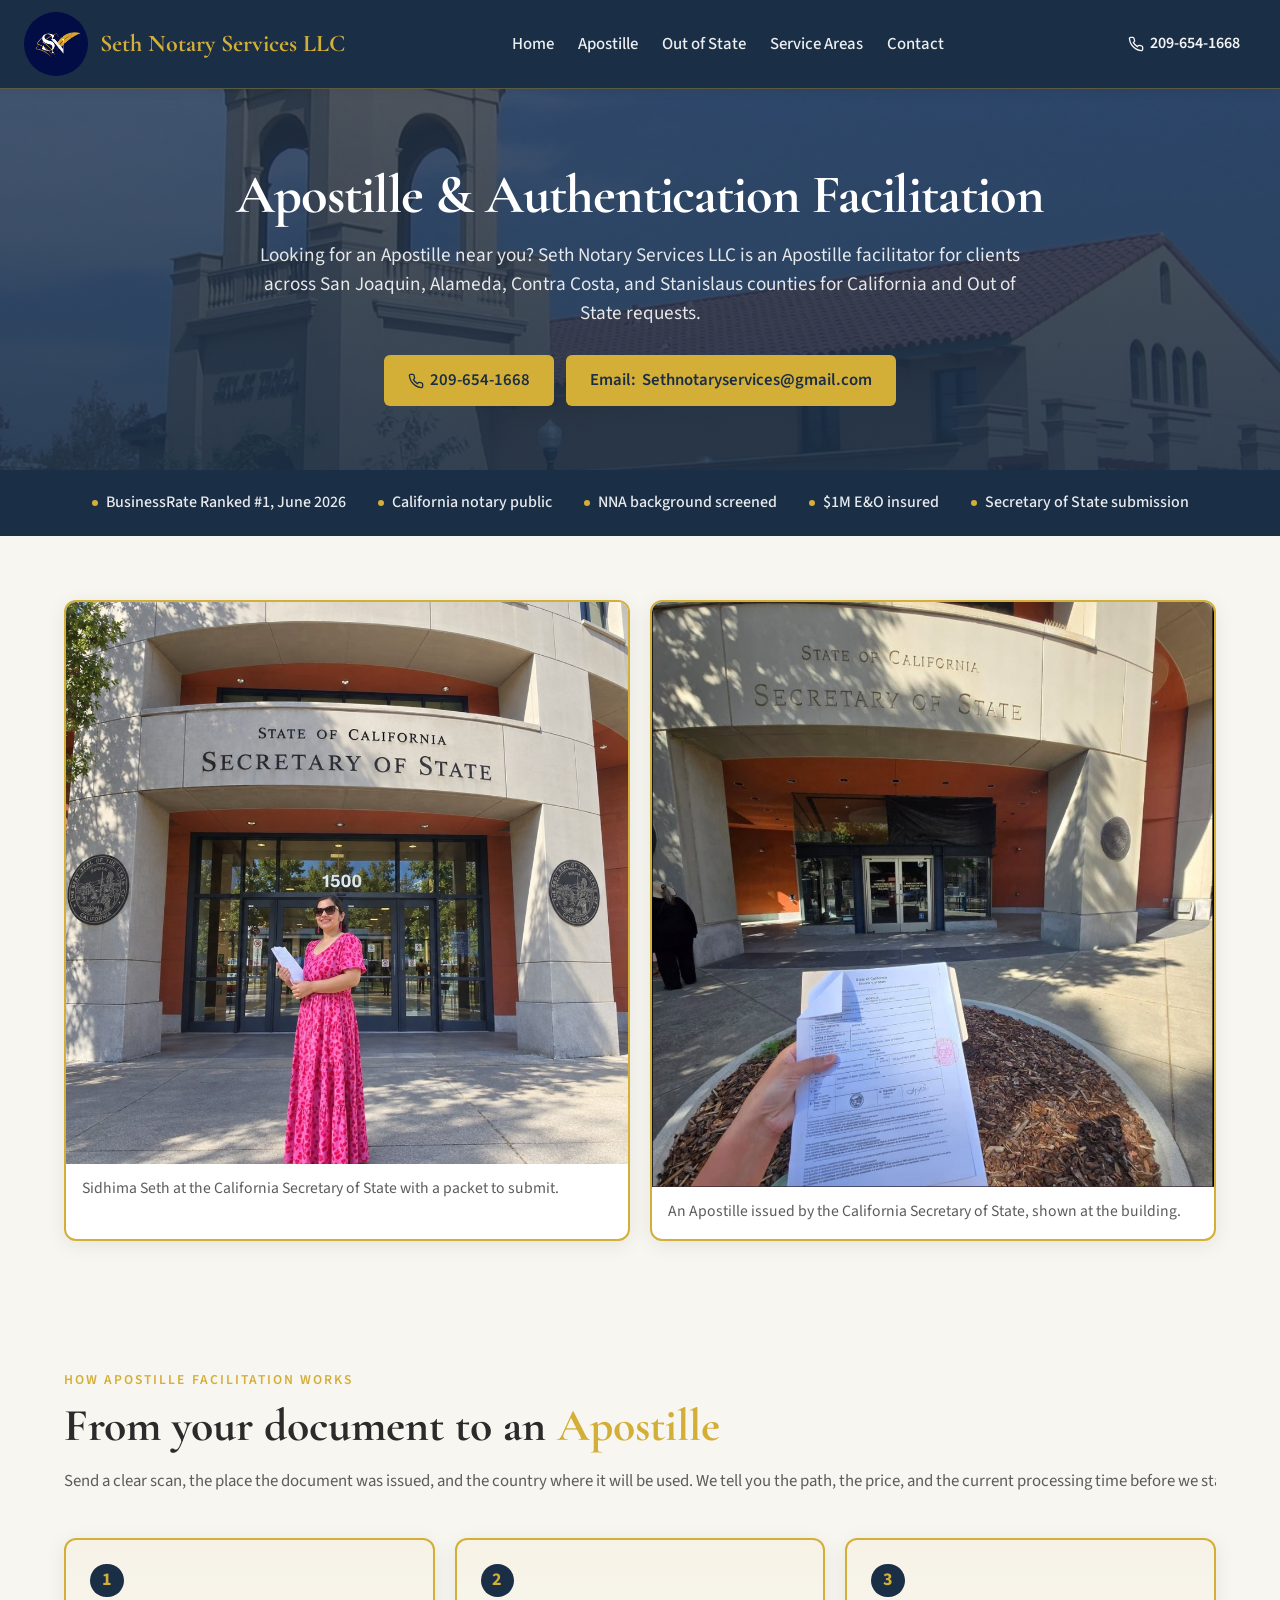
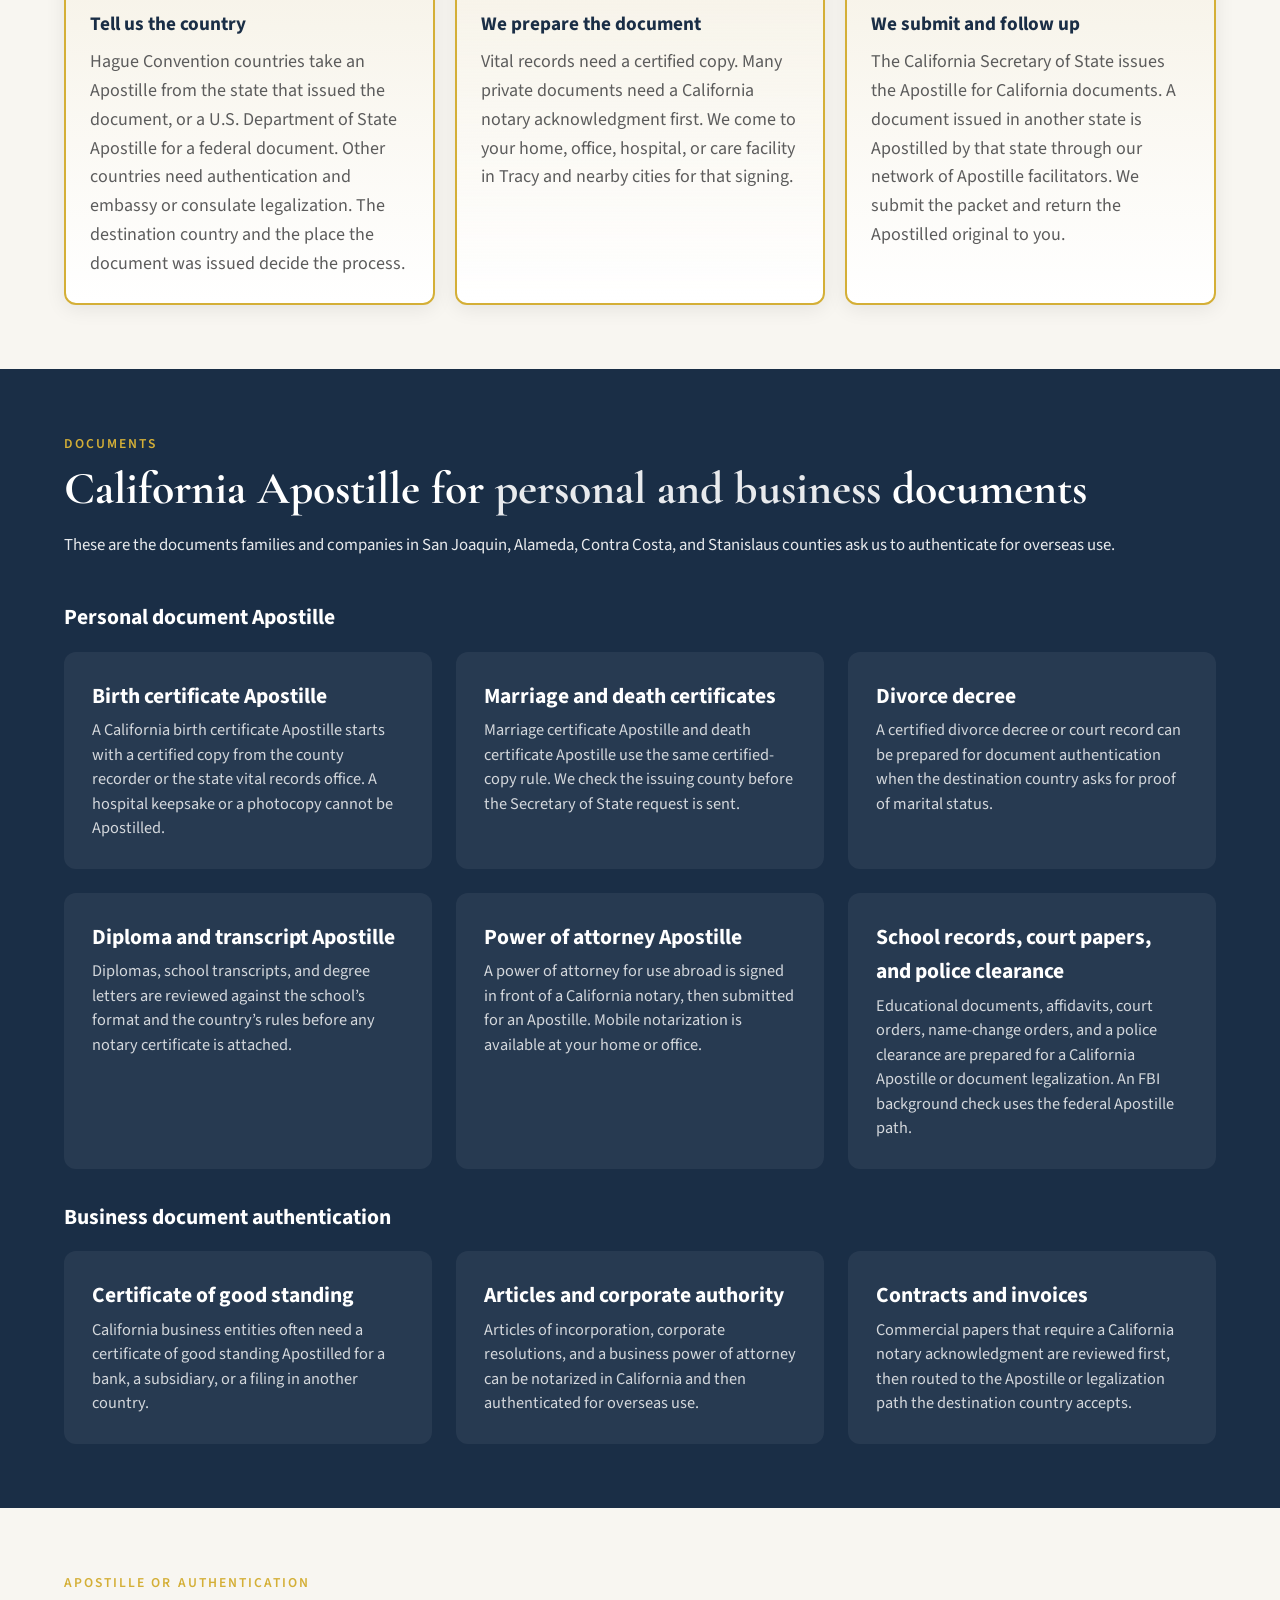
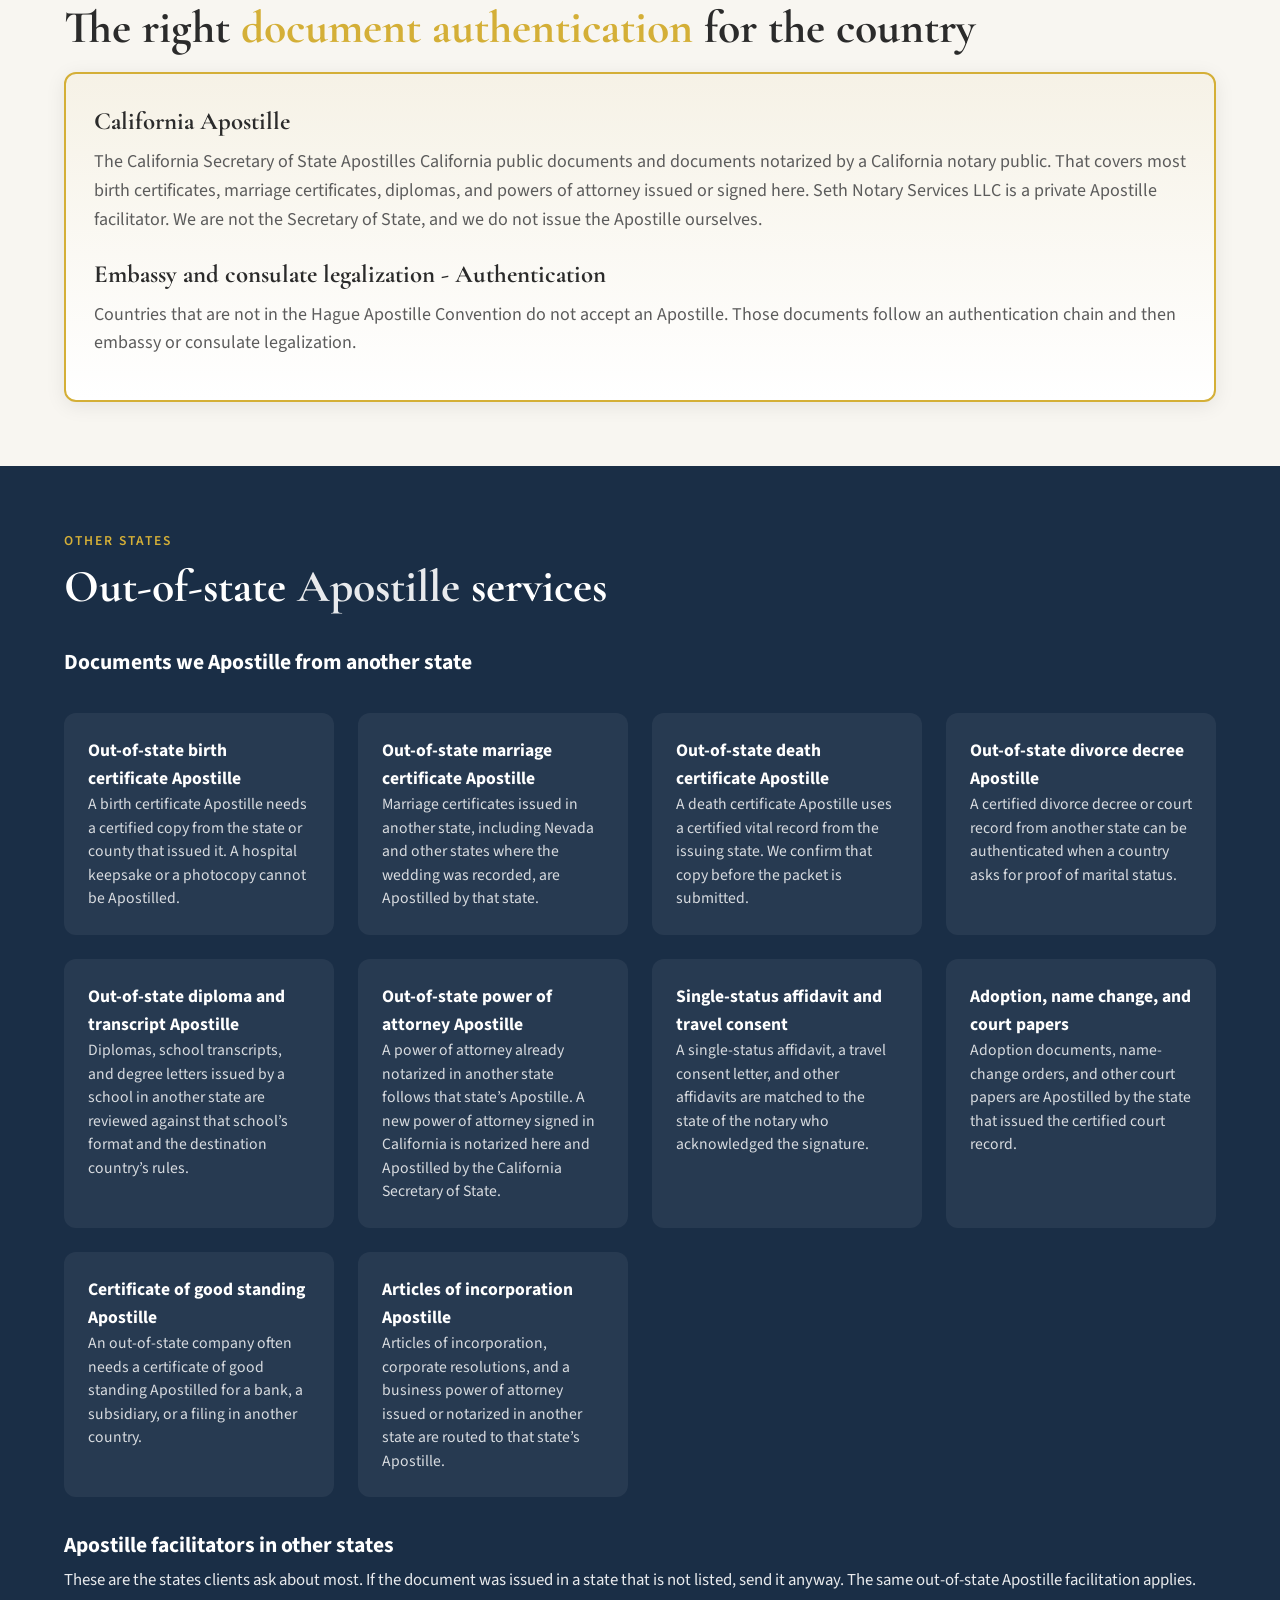
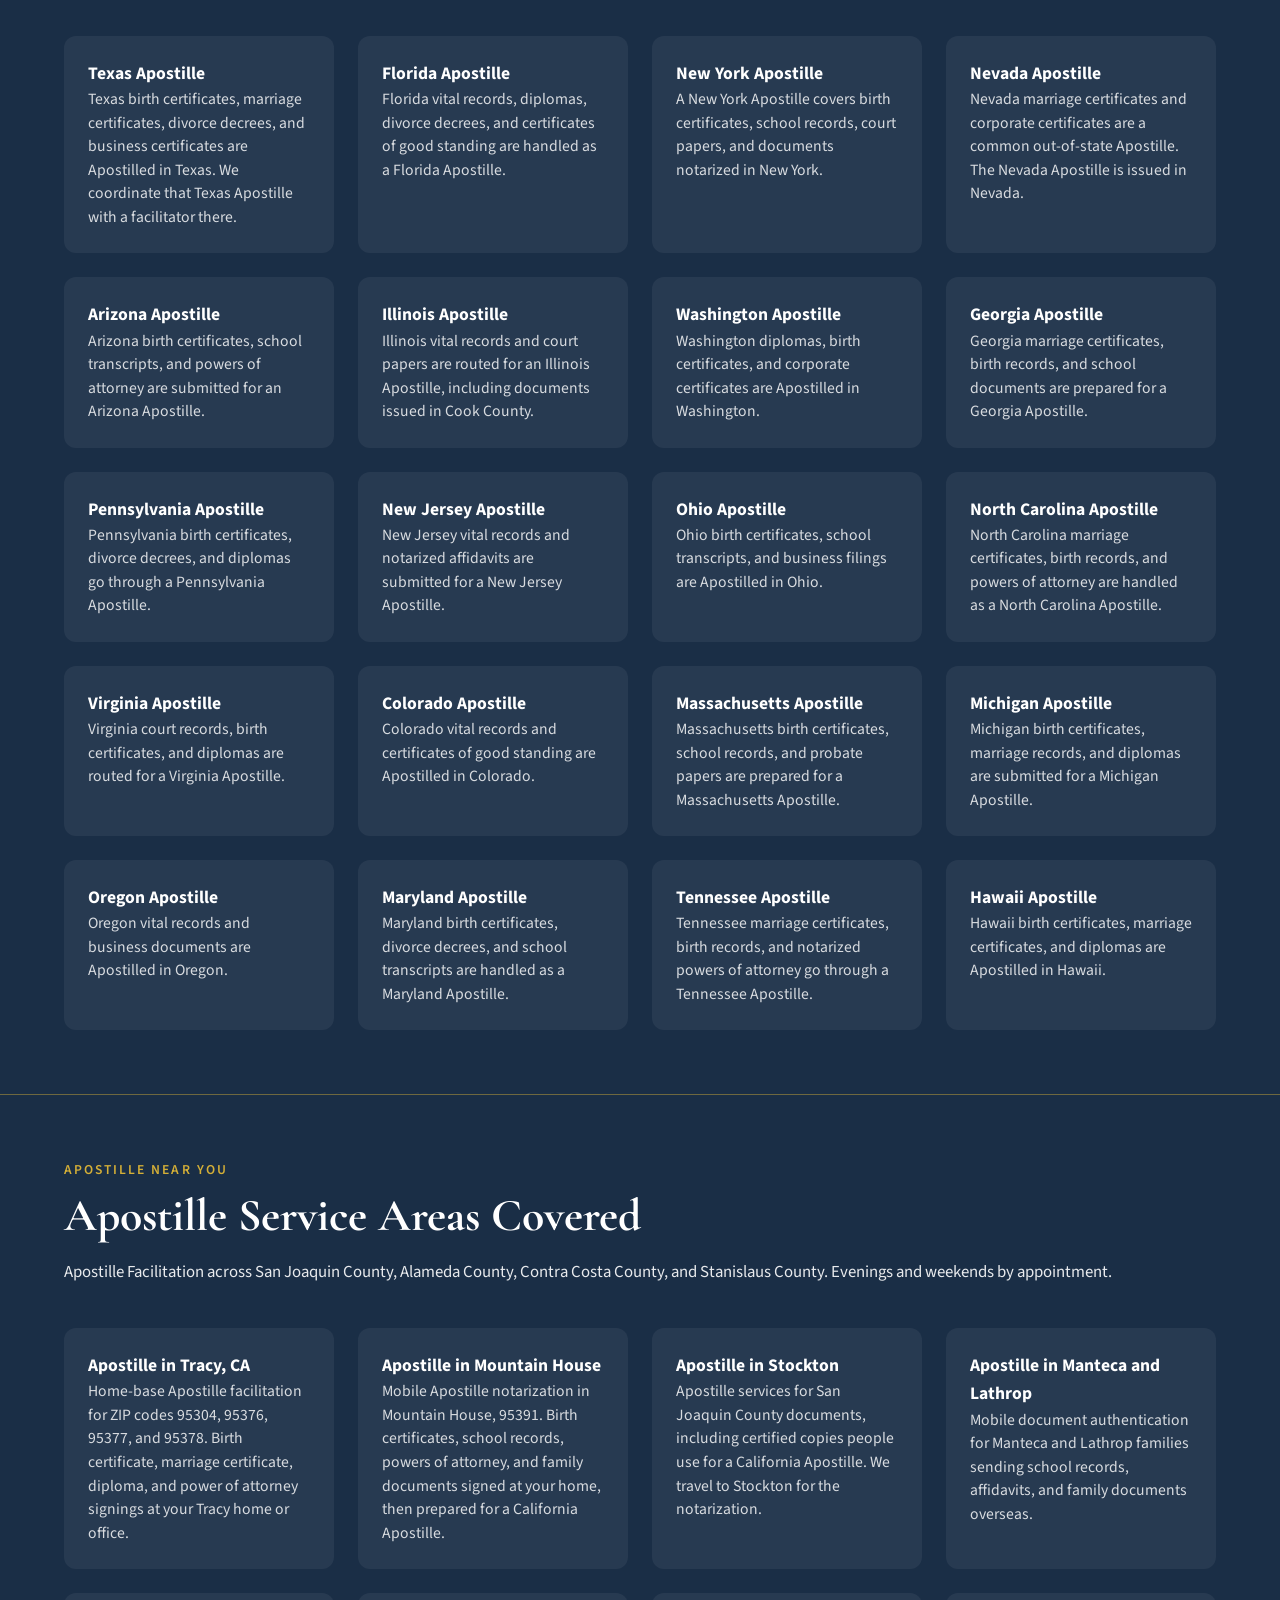
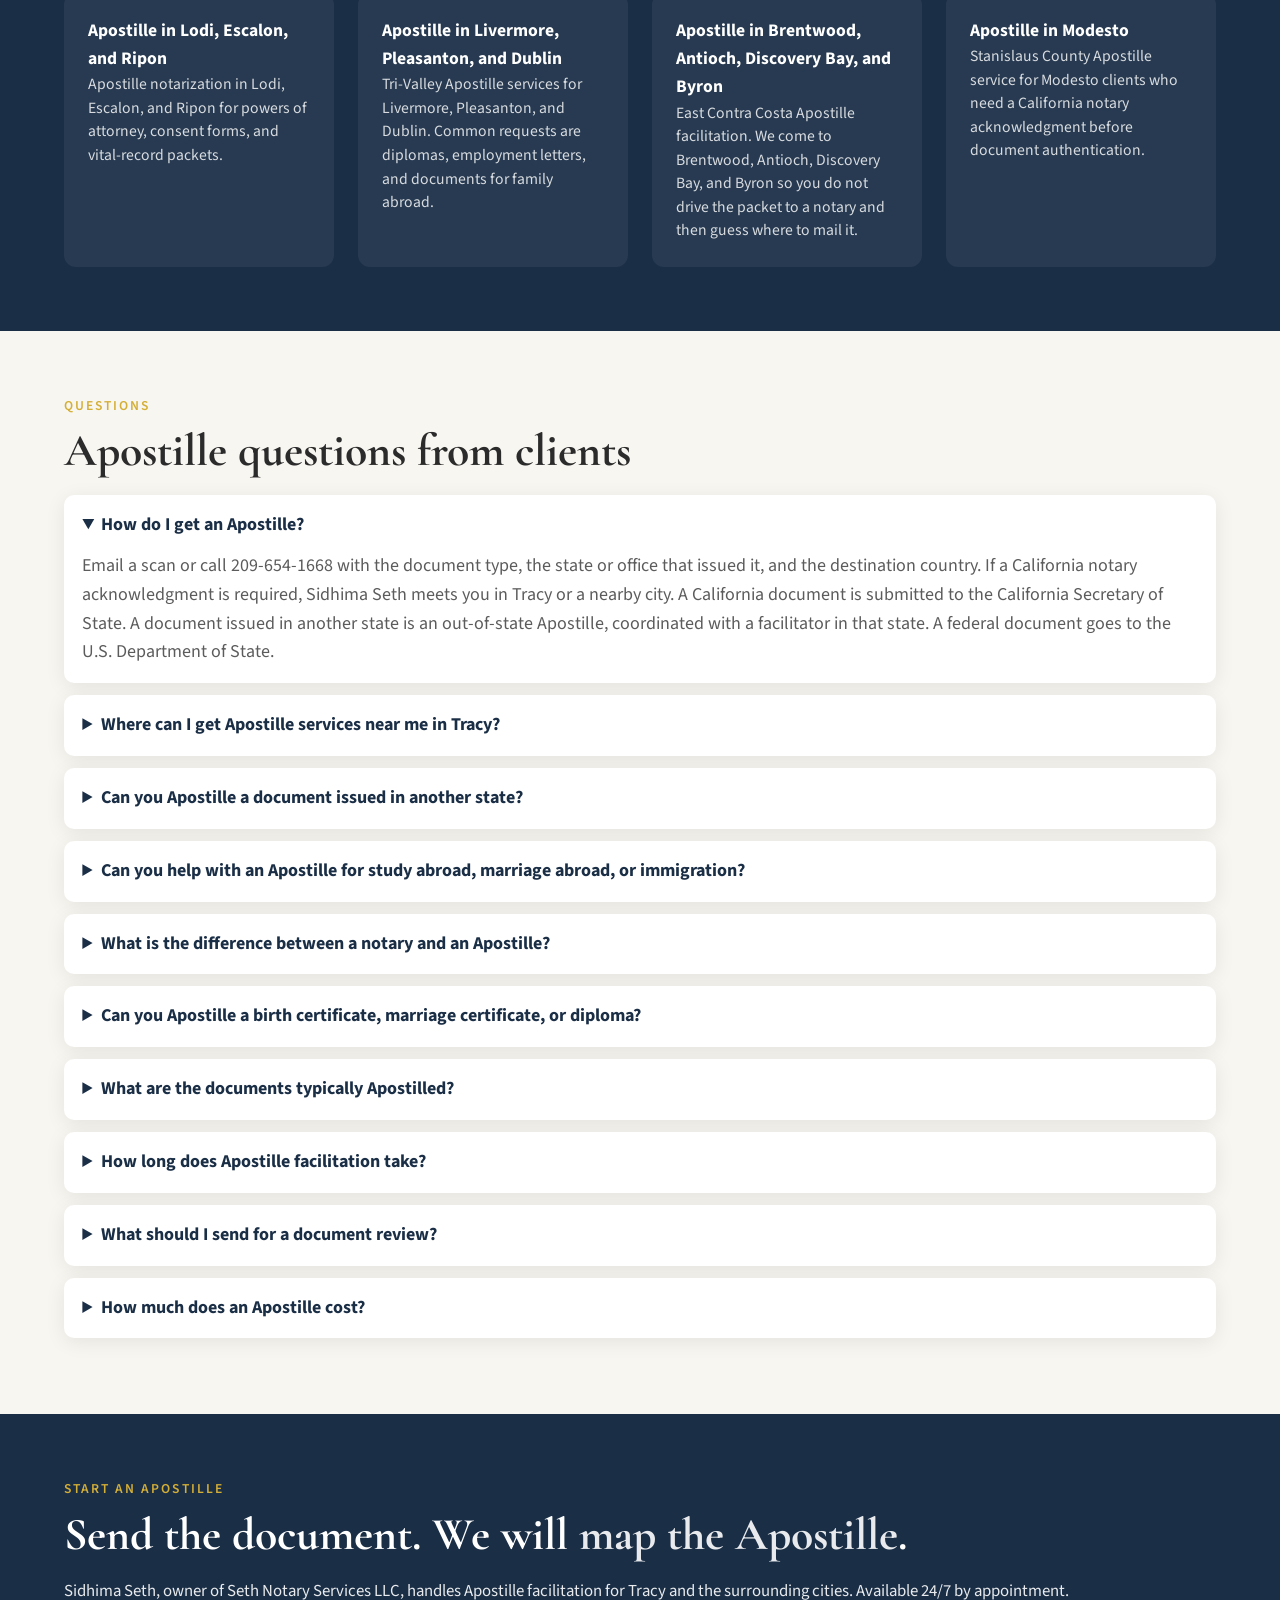
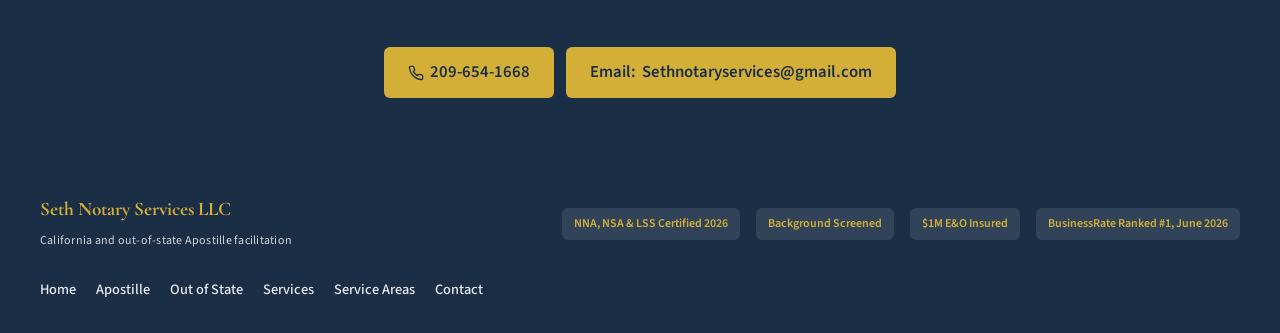
==== commit a3862bcc: "Add local search phrases, process server PS-781, and the CALSPro badge. Co-authored-by: Cursor <curs" ====
--- a/apostille.html
+++ b/apostille.html
@@ -35,7 +35,7 @@
       {
         "@type": "Service",
         "name": "California and Out-of-State Apostille Facilitation",
-        "serviceType": "California Apostille, out-of-state Apostille, document authentication, and document legalization",
+        "serviceType": "California Apostille service, Apostille agent, Secretary of State Apostille, birth certificate Apostille, marriage certificate Apostille, FBI background check Apostille, power of attorney Apostille, and international document authentication",
         "url": "https://sethnotaryservices.com/apostille.html",
         "areaServed": ["Tracy", "Mountain House", "Stockton", "Manteca", "Lodi", "Lathrop", "Escalon", "Ripon", "Livermore", "Pleasanton", "Dublin", "Antioch", "Brentwood", "Discovery Bay", "Byron", "Modesto", "California", "Texas", "Florida", "New York", "Nevada", "Arizona", "Illinois", "Washington", "Georgia", "Pennsylvania", "New Jersey", "Ohio", "North Carolina", "Virginia", "Colorado", "Massachusetts", "Michigan", "Oregon", "Maryland", "Tennessee", "Hawaii"],
         "provider": {
@@ -66,8 +66,8 @@
           },
           {
             "@type": "Question",
-            "name": "Where can I get an Apostille near me in Tracy?",
-            "acceptedAnswer": { "@type": "Answer", "text": "Seth Notary Services LLC is a mobile Apostille facilitator based in Tracy, CA. We travel to you in Tracy, Mountain House, Stockton, Manteca, Lodi, Lathrop, Livermore, Pleasanton, Dublin, Brentwood, Antioch, and Modesto. Call 209-654-1668 or email a photo of the document to get started." }
+            "name": "Where can I get Apostille services near me in Tracy?",
+            "acceptedAnswer": { "@type": "Answer", "text": "Seth Notary Services LLC is an Apostille agent and mobile Apostille service in Tracy. Apostille processing covers a California birth certificate, marriage certificate, power of attorney, and FBI background check, plus other documents sent abroad. The California Secretary of State issues the California Apostille. We come to you in Tracy, Mountain House, Stockton, Manteca, Lodi, Lathrop, Livermore, Pleasanton, Dublin, Brentwood, Antioch, and Modesto." }
           },
           {
             "@type": "Question",
@@ -460,8 +460,8 @@
           <p>Email a scan or call 209-654-1668 with the document type, the state or office that issued it, and the destination country. If a California notary acknowledgment is required, Sidhima Seth meets you in Tracy or a nearby city. A California document is submitted to the California Secretary of State. A document issued in another state is an out-of-state Apostille, coordinated with a facilitator in that state. A federal document goes to the U.S. Department of State.</p>
         </details>
         <details>
-          <summary>Where can I get an Apostille near me in Tracy?</summary>
-          <p>Seth Notary Services LLC is a mobile Apostille facilitator based in Tracy. We come to you in Tracy, Mountain House, Stockton, Manteca, Lodi, Lathrop, Livermore, Pleasanton, Dublin, Brentwood, Antioch, and Modesto. Call 209-654-1668 or email a photo of the document.</p>
+          <summary>Where can I get Apostille services near me in Tracy?</summary>
+          <p>Seth Notary Services LLC is an Apostille agent and mobile Apostille service in Tracy. Apostille processing covers a California birth certificate, marriage certificate, power of attorney, and FBI background check, plus other documents sent abroad. The California Secretary of State issues the California Apostille. We come to you in Tracy, Mountain House, Stockton, Manteca, Lodi, Lathrop, Livermore, Pleasanton, Dublin, Brentwood, Antioch, and Modesto, and we also handle Apostille requests for San Joaquin County documents. Call 209-654-1668 or email a photo of the document.</p>
         </details>
         <details>
           <summary>Can you Apostille a document issued in another state?</summary>
--- a/seth-notary.css
+++ b/seth-notary.css
@@ -87,6 +87,9 @@
 .hero-remodel .hero-cta{display:flex;flex-wrap:wrap;gap:0.75rem;justify-content:center;}
 .certs-bar{background:rgba(212,175,55,0.12);border-top:1px solid rgba(212,175,55,0.25);border-bottom:1px solid rgba(212,175,55,0.25);padding:2rem 1.5rem;text-align:center;}
 .certs-bar-label{font-size:1rem;font-weight:600;letter-spacing:0.15em;text-transform:uppercase;color:var(--gold);margin:0 0 1rem 0;}
+.certs-calspro{margin:0 0 0.25rem;}
+.certs-calspro a{display:inline-block;line-height:0;}
+.certs-calspro img{width:140px;height:60px;display:block;}
 .certs-bar-badges{display:flex;flex-wrap:wrap;align-items:center;justify-content:center;gap:1.25rem;}
 .certs-bar-badge{height:64px;width:auto;object-fit:contain;display:block;}
 .certs-bar-cards{display:flex;flex-wrap:wrap;justify-content:center;gap:1.25rem;margin-top:1.5rem;}
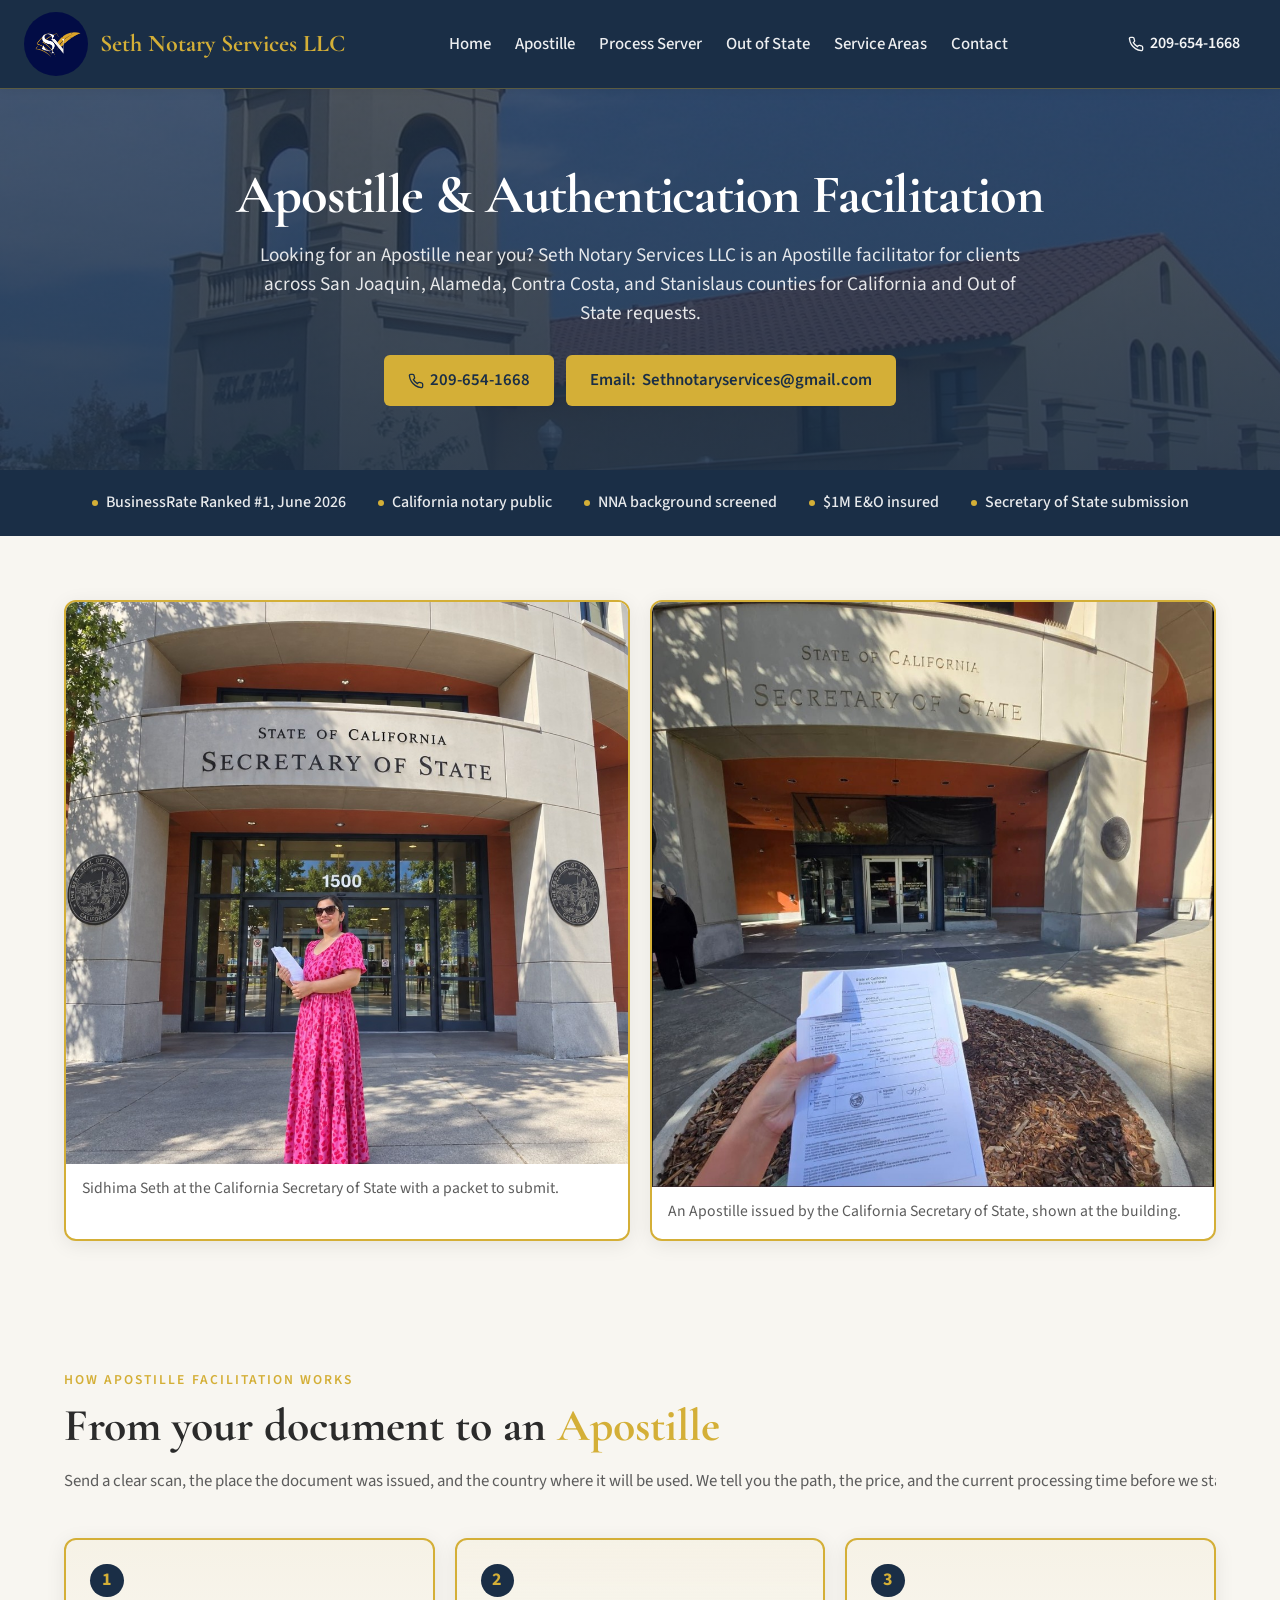
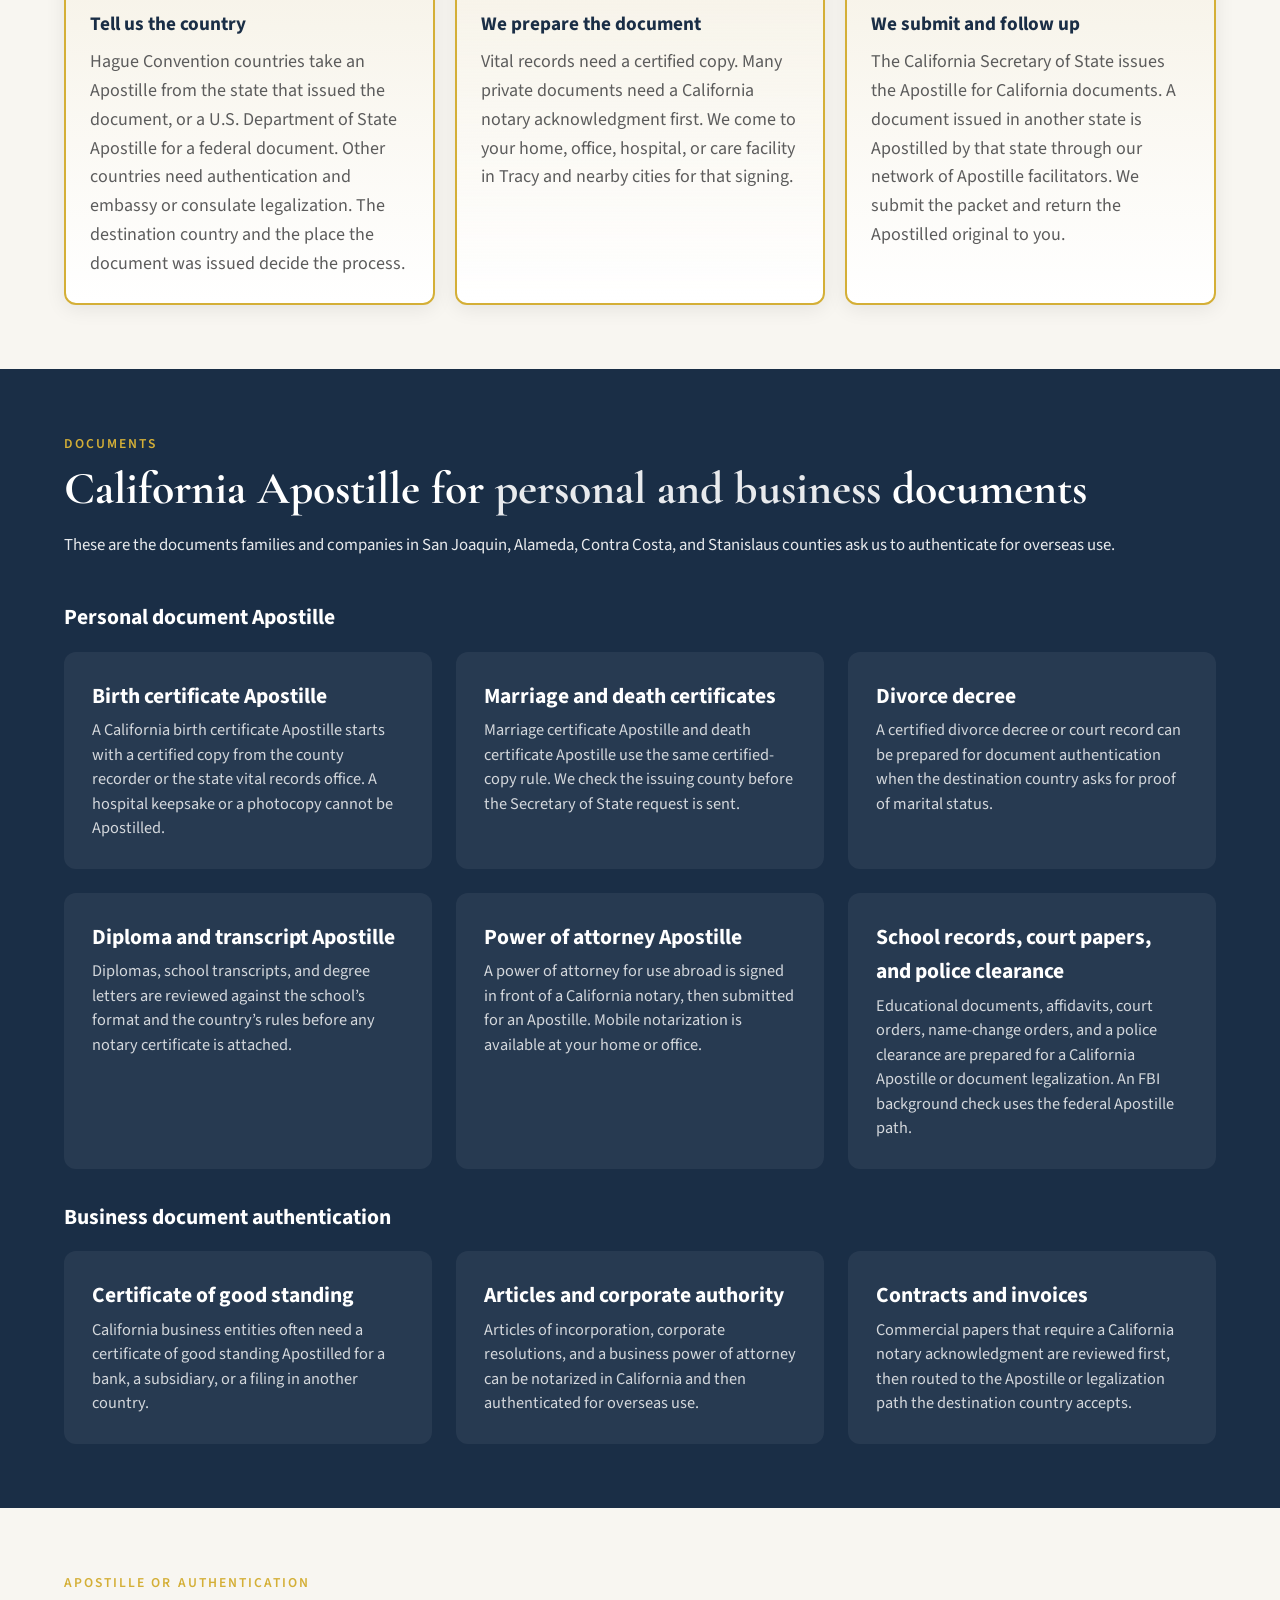
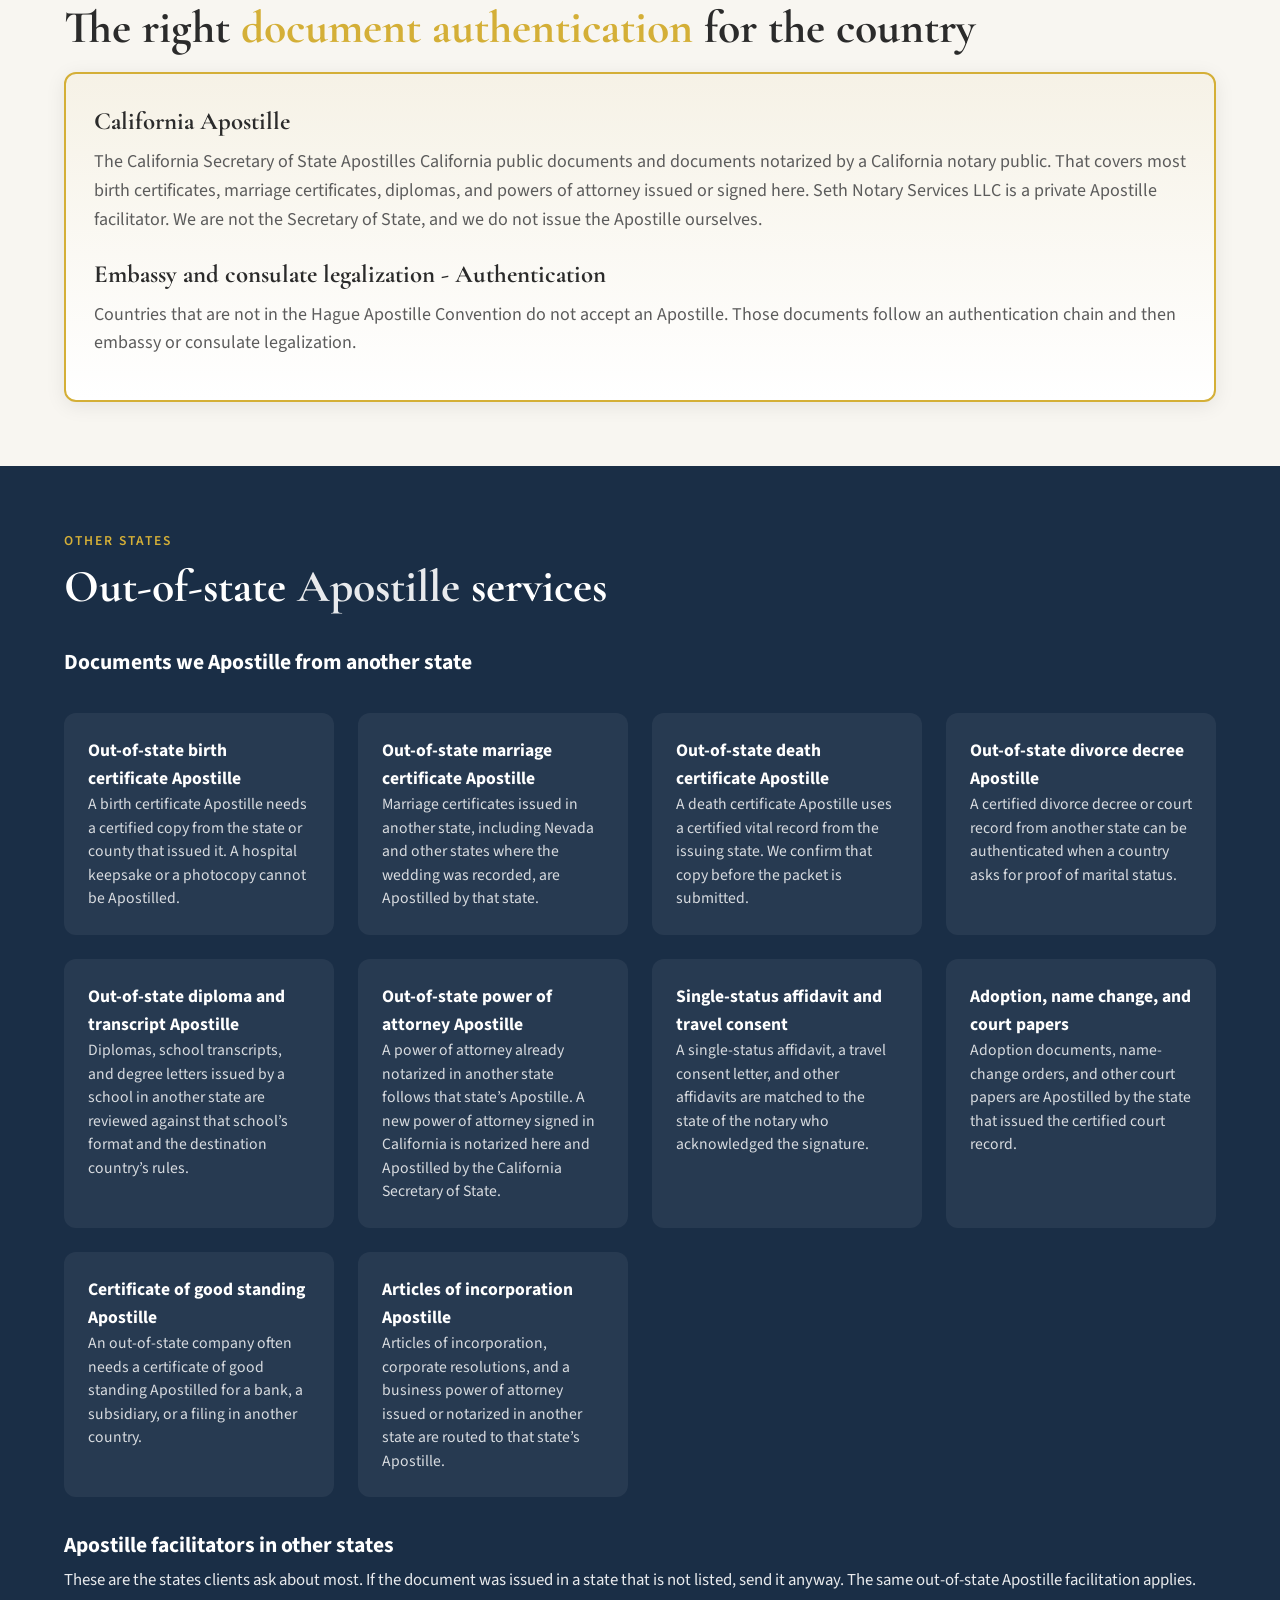
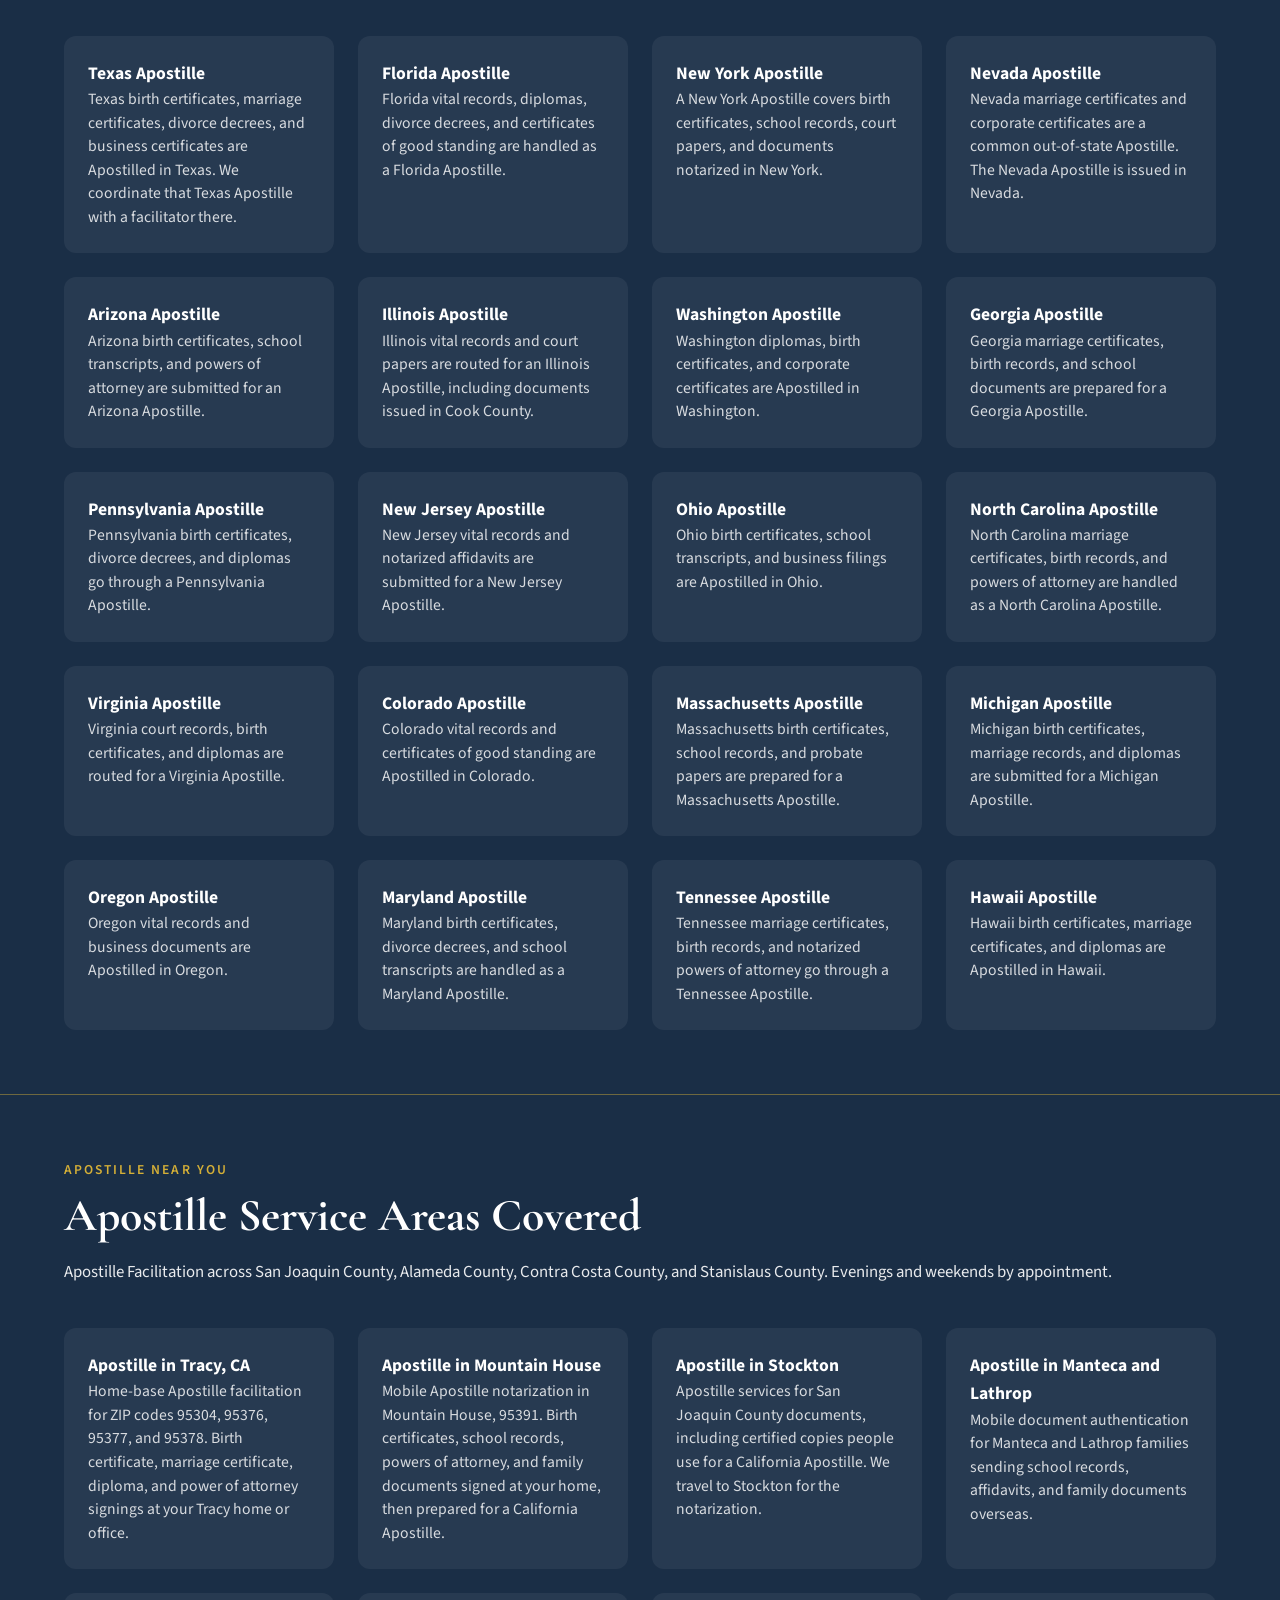
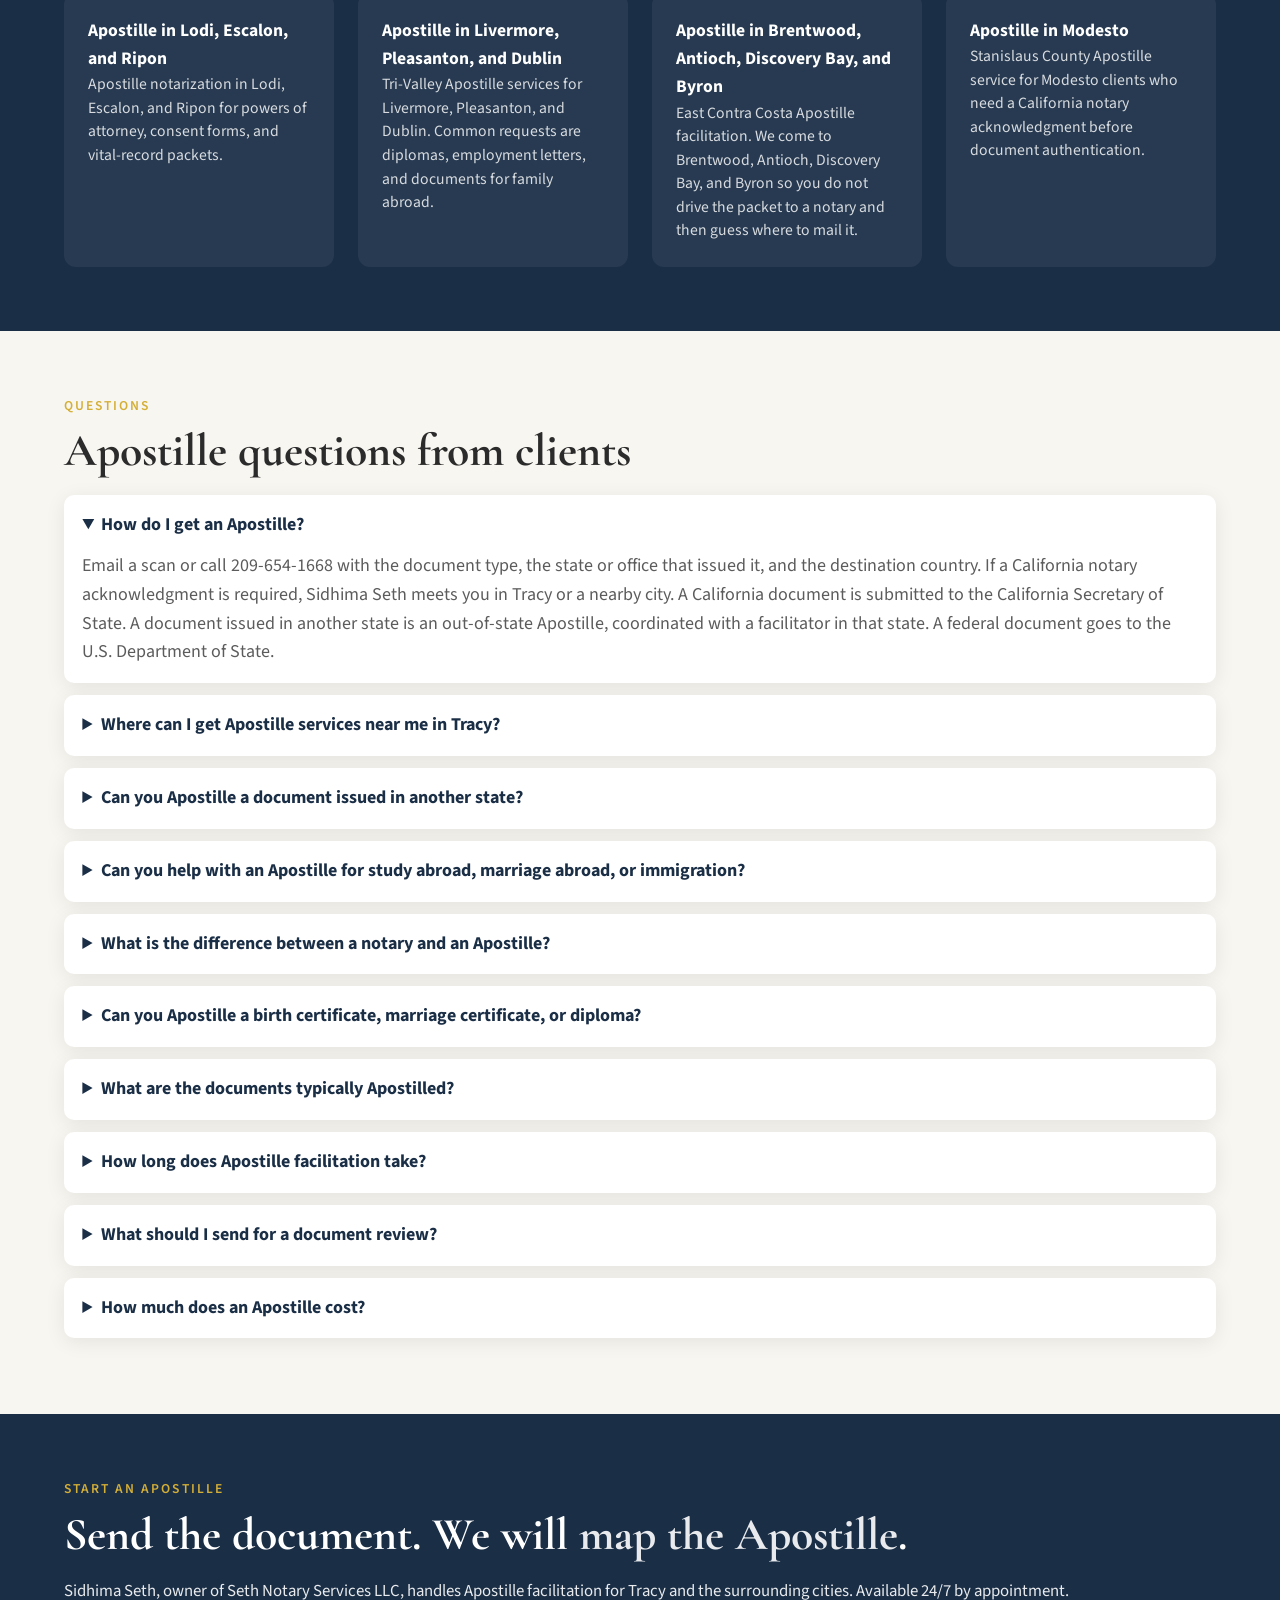
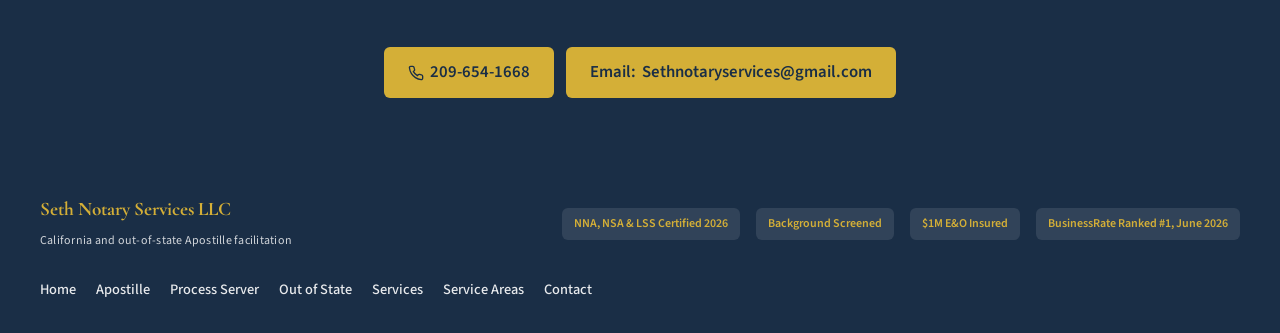
==== commit 3d348254: "Add the process server page and link it from the menu and services. Co-authored-by: Cursor <cursorag" ====
--- a/apostille.html
+++ b/apostille.html
@@ -127,6 +127,7 @@
       <nav class="nav">
         <a href="index.html">Home</a>
         <a href="apostille.html" aria-current="page">Apostille</a>
+        <a href="process-server.html">Process Server</a>
         <a href="#out-of-state">Out of State</a>
         <a href="#cities">Service Areas</a>
         <a href="index.html#contact">Contact</a>
@@ -526,6 +527,7 @@
       <nav class="footer-nav">
         <a href="index.html">Home</a>
         <a href="apostille.html">Apostille</a>
+        <a href="process-server.html">Process Server</a>
         <a href="#out-of-state">Out of State</a>
         <a href="index.html#services">Services</a>
         <a href="#cities">Service Areas</a>
--- a/seth-notary.css
+++ b/seth-notary.css
@@ -87,9 +87,6 @@
 .hero-remodel .hero-cta{display:flex;flex-wrap:wrap;gap:0.75rem;justify-content:center;}
 .certs-bar{background:rgba(212,175,55,0.12);border-top:1px solid rgba(212,175,55,0.25);border-bottom:1px solid rgba(212,175,55,0.25);padding:2rem 1.5rem;text-align:center;}
 .certs-bar-label{font-size:1rem;font-weight:600;letter-spacing:0.15em;text-transform:uppercase;color:var(--gold);margin:0 0 1rem 0;}
-.certs-calspro{margin:0 0 0.25rem;}
-.certs-calspro a{display:inline-block;line-height:0;}
-.certs-calspro img{width:140px;height:60px;display:block;}
 .certs-bar-badges{display:flex;flex-wrap:wrap;align-items:center;justify-content:center;gap:1.25rem;}
 .certs-bar-badge{height:64px;width:auto;object-fit:contain;display:block;}
 .certs-bar-cards{display:flex;flex-wrap:wrap;justify-content:center;gap:1.25rem;margin-top:1.5rem;}
@@ -102,7 +99,10 @@
 .certs-bar-card > img.certs-bar-card-img{background:var(--gold);}
 .certs-bar-card .certs-bar-card-logos{background:transparent;border-radius:0;padding:0;border:none;outline:none;box-shadow:none;}
 .certs-bar-card > img.certs-bar-card-img{width:96px;height:96px;min-width:96px;min-height:96px;object-fit:cover;background:inherit;border-radius:50%;border:none;outline:none;box-shadow:none;padding:0;margin:0 auto 0.75rem;mix-blend-mode:darken;}
-.certs-bar-card > img.certs-bar-card-img[alt="Loan Signing System Certified"]{border-radius:8px;width:auto;max-width:180px;min-width:auto;height:auto;max-height:96px;object-fit:contain;background:transparent;overflow:visible;mix-blend-mode:normal;}
+.certs-bar-card > img.certs-bar-card-img[alt="Loan Signing System Certified"],
+.certs-bar-card img.certs-bar-card-img-wide{border-radius:8px;width:auto;max-width:180px;min-width:auto;height:auto;max-height:96px;object-fit:contain;background:transparent;overflow:visible;mix-blend-mode:normal;}
+.certs-bar-card a{display:flex;align-items:center;justify-content:center;min-height:96px;margin-bottom:0.75rem;}
+.certs-bar-card img.certs-bar-card-img-wide{height:72px;max-width:min(200px,100%);max-height:none;margin:0;}
 .certs-bar-card .about-panel-card-icon{display:inline-flex;align-items:center;justify-content:center;width:28px;height:28px;border-radius:50%;background:rgba(212,175,55,0.15);color:var(--gold);font-weight:700;font-size:0.85rem;margin-bottom:0.6rem;}
 .certs-bar-card h4{font-size:1.05rem;font-weight:700;margin:0 0 0.3rem 0;color:var(--text);}
 .certs-bar-card p{font-size:0.95rem;margin:0;color:var(--text-muted);line-height:1.4;}
@@ -169,6 +169,8 @@
 .service-icon{width:48px;height:48px;display:flex;align-items:center;justify-content:center;font-size:1.5rem;color:var(--gold);margin-bottom:1rem;}
 .service-card h3{font-family:var(--font-sans);font-size:1.3rem;font-weight:700;margin:0 0 0.5rem 0;color:var(--white);}
 .service-card p{font-size:1.02rem;margin:0;color:rgba(255,255,255,0.8);line-height:1.5;}
+.service-card h3 a{color:inherit;text-decoration:underline;text-decoration-color:var(--gold);text-underline-offset:4px;}
+.service-card h3 a:hover{color:var(--gold-light);}
 .service-card a.service-more{display:inline-block;margin-top:0.85rem;color:var(--gold);font-weight:700;}
 .service-card a.service-more:hover{color:var(--gold-light);}
 .page-hero.hero-remodel .hero-inner{max-width:860px;}
@@ -185,6 +187,8 @@
 #start-here{scroll-margin-top:6rem;}
 .step-grid{display:grid;grid-template-columns:repeat(auto-fit,minmax(240px,1fr));gap:1.25rem;margin-top:0.5rem;}
 .step-card h3{margin:0 0 0.5rem;font-size:1.2rem;color:var(--navy);}
+.step-card .calspro-badge{display:inline-block;line-height:0;margin:0 0 0.75rem;}
+.step-card .calspro-badge img{display:block;width:140px;height:60px;border-radius:6px;}
 .step-card p{margin:0;color:var(--text-muted);}
 .doc-group{margin-top:2rem;}
 .doc-group h3{color:var(--white);font-size:1.35rem;margin:0 0 0.25rem;}
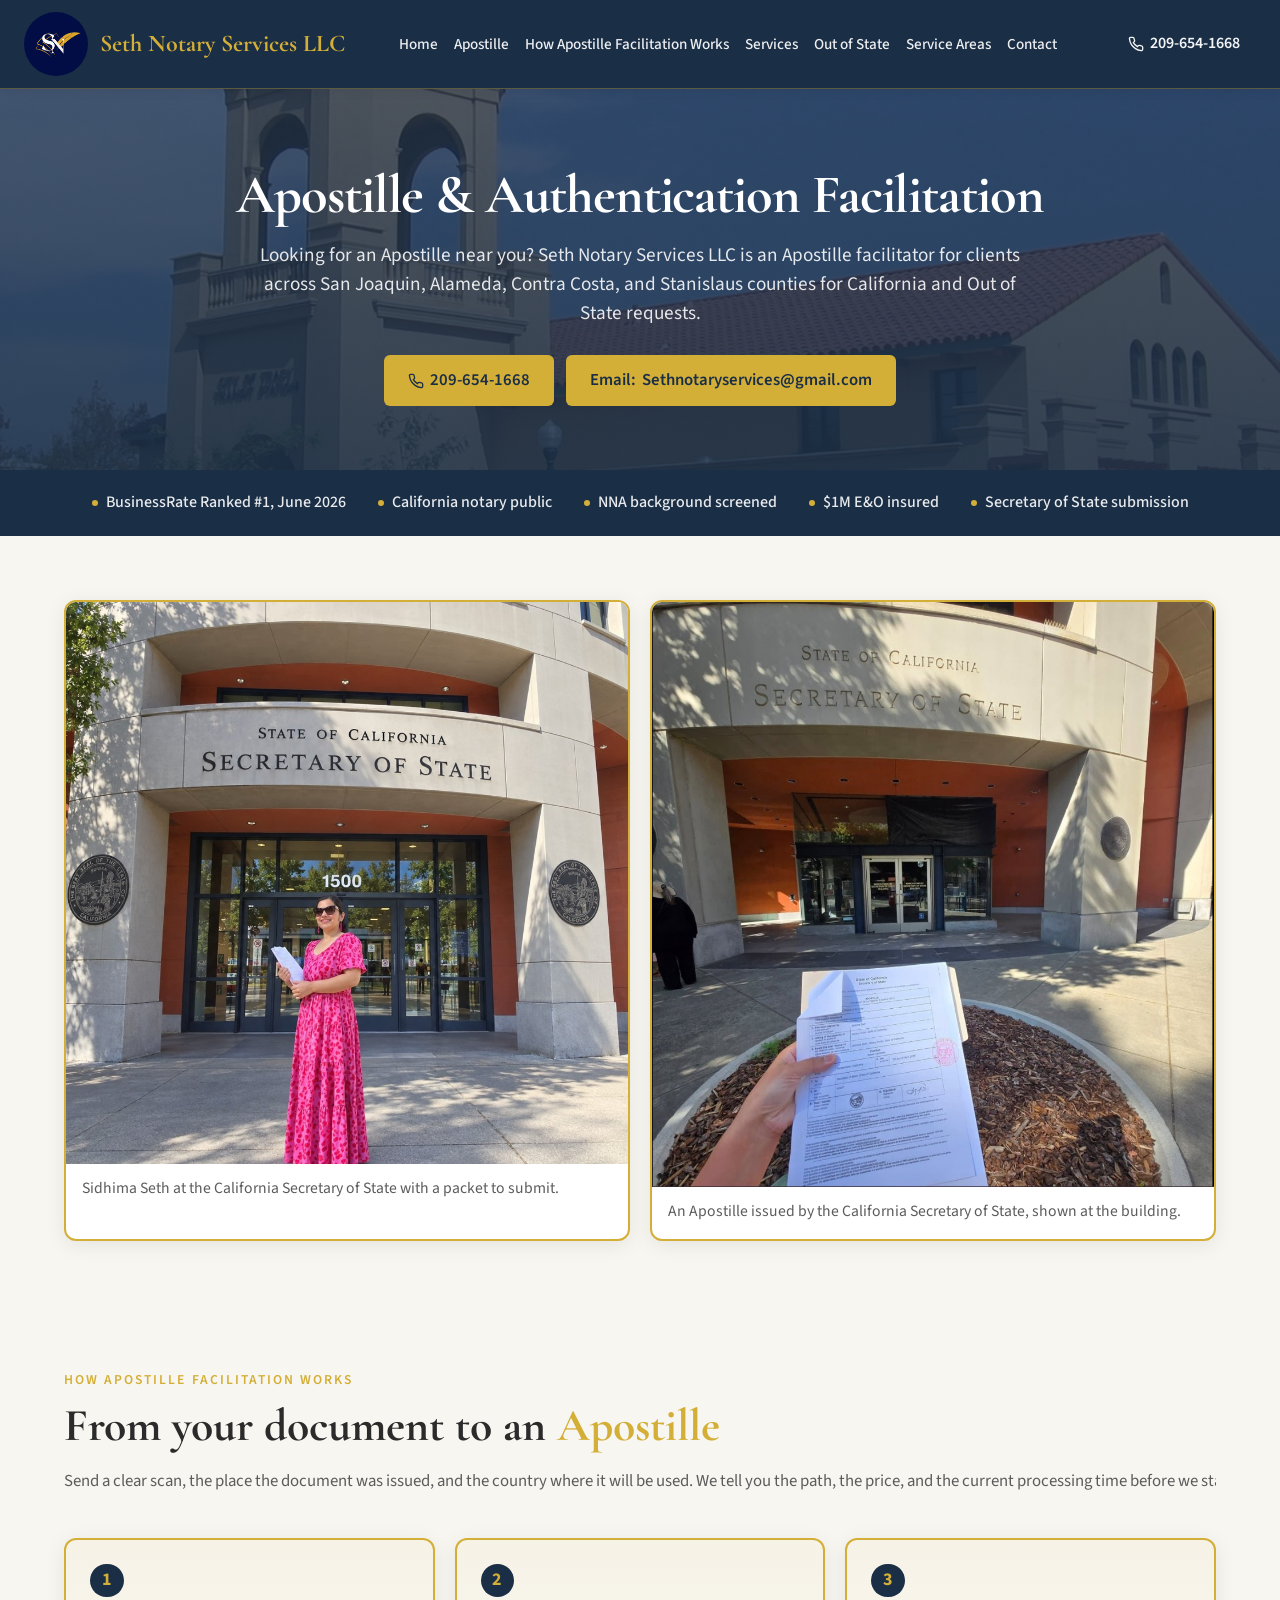
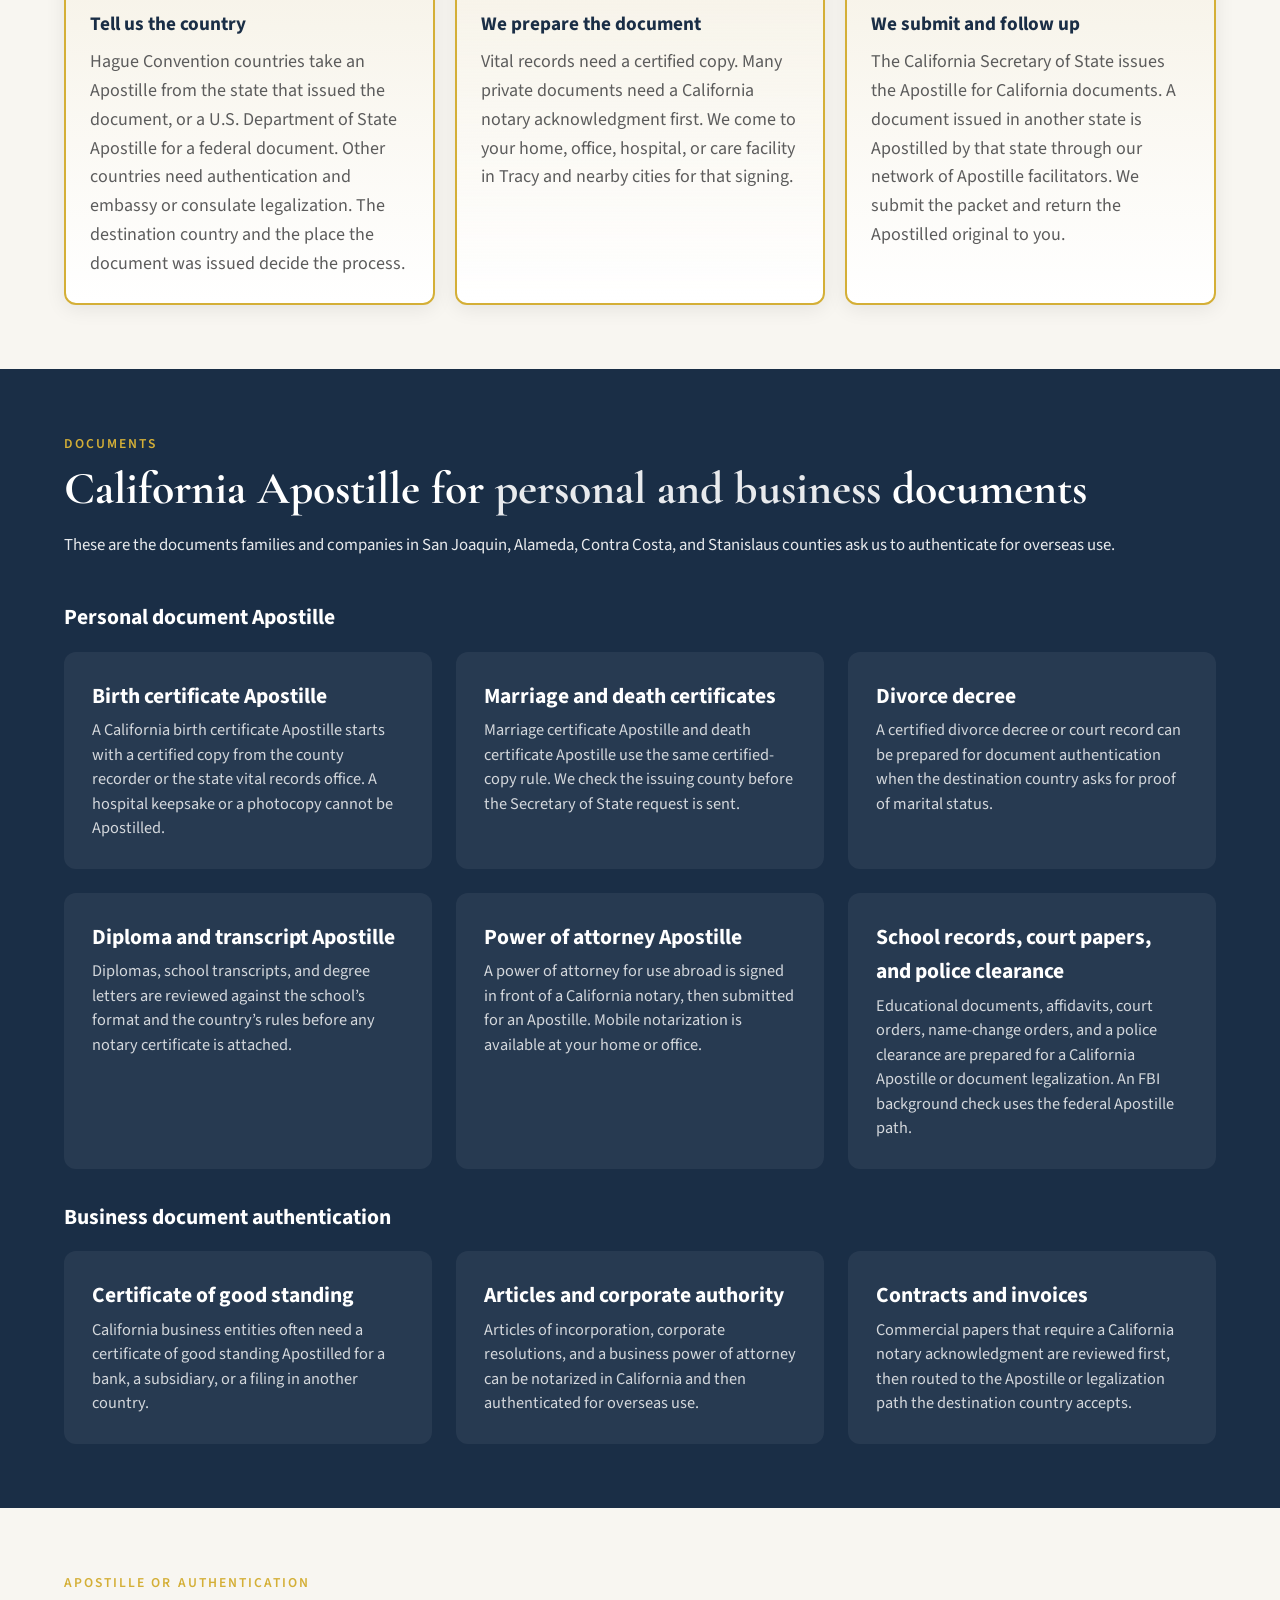
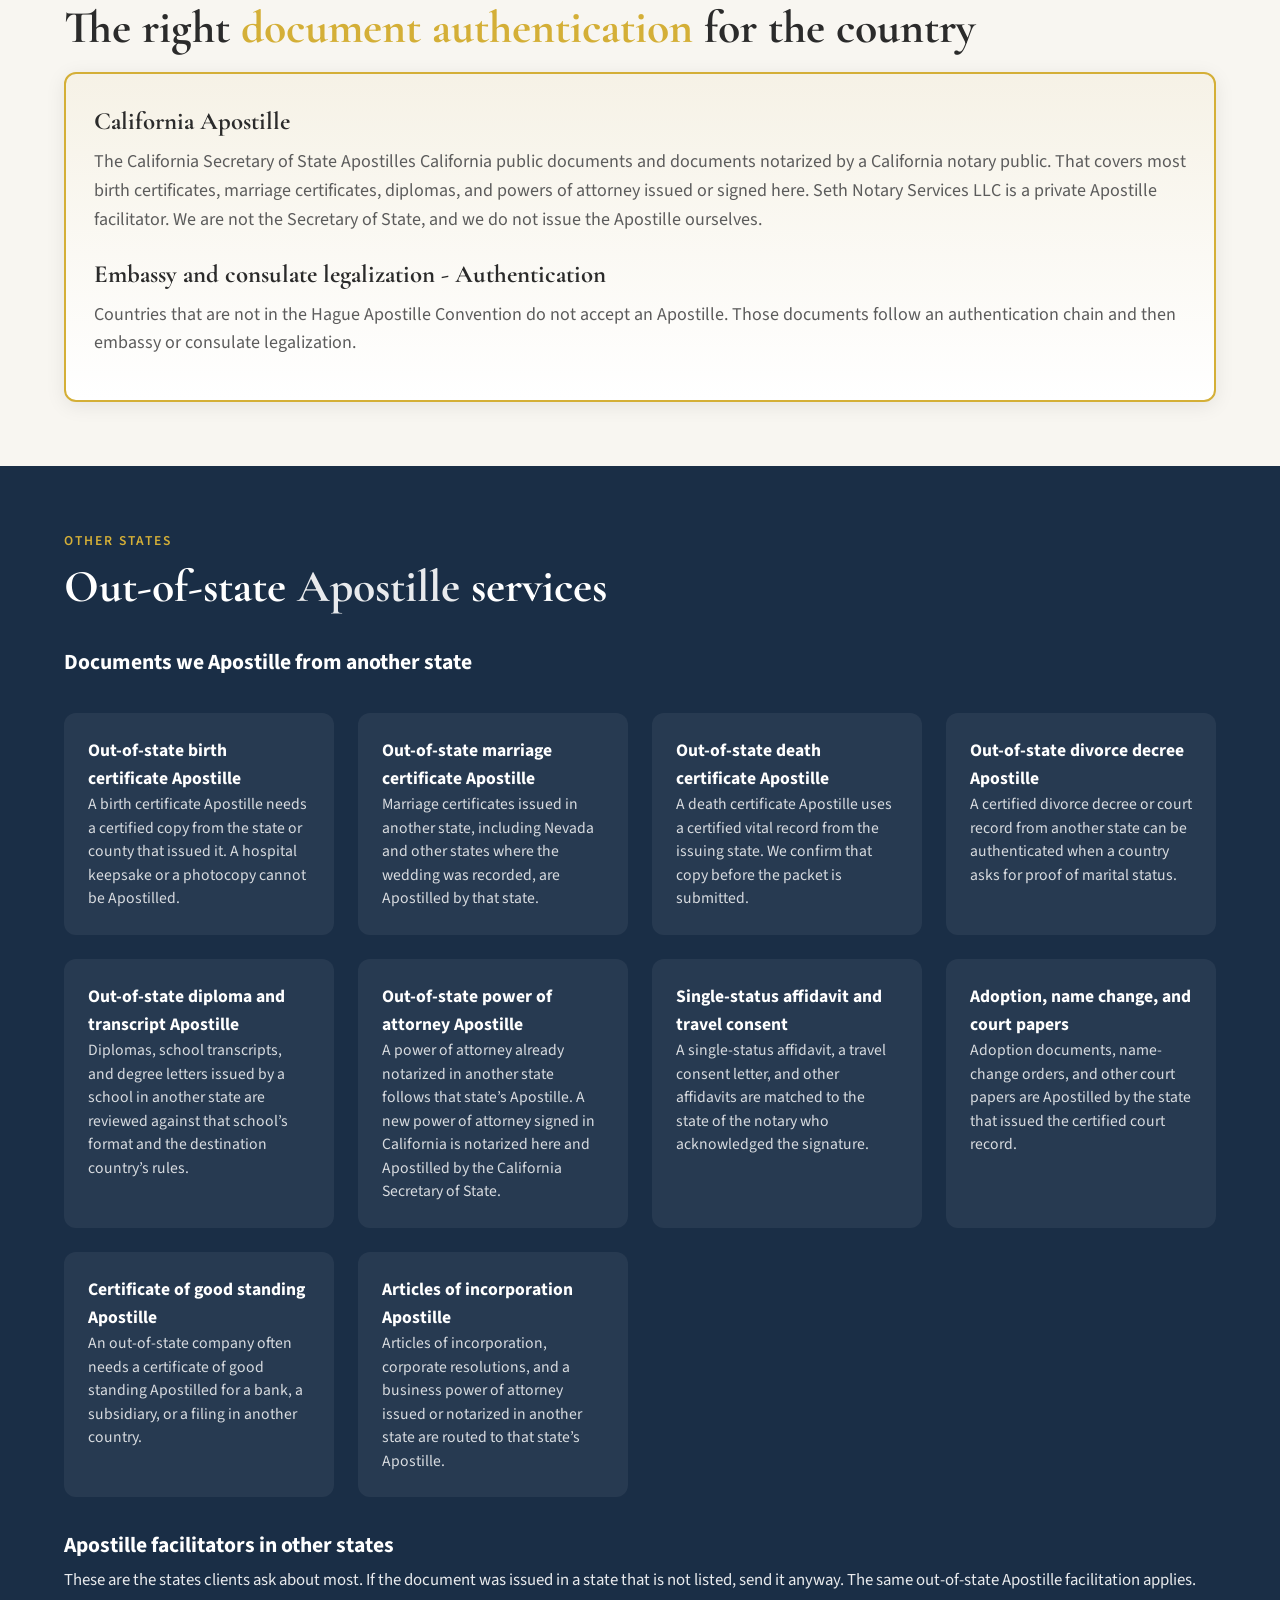
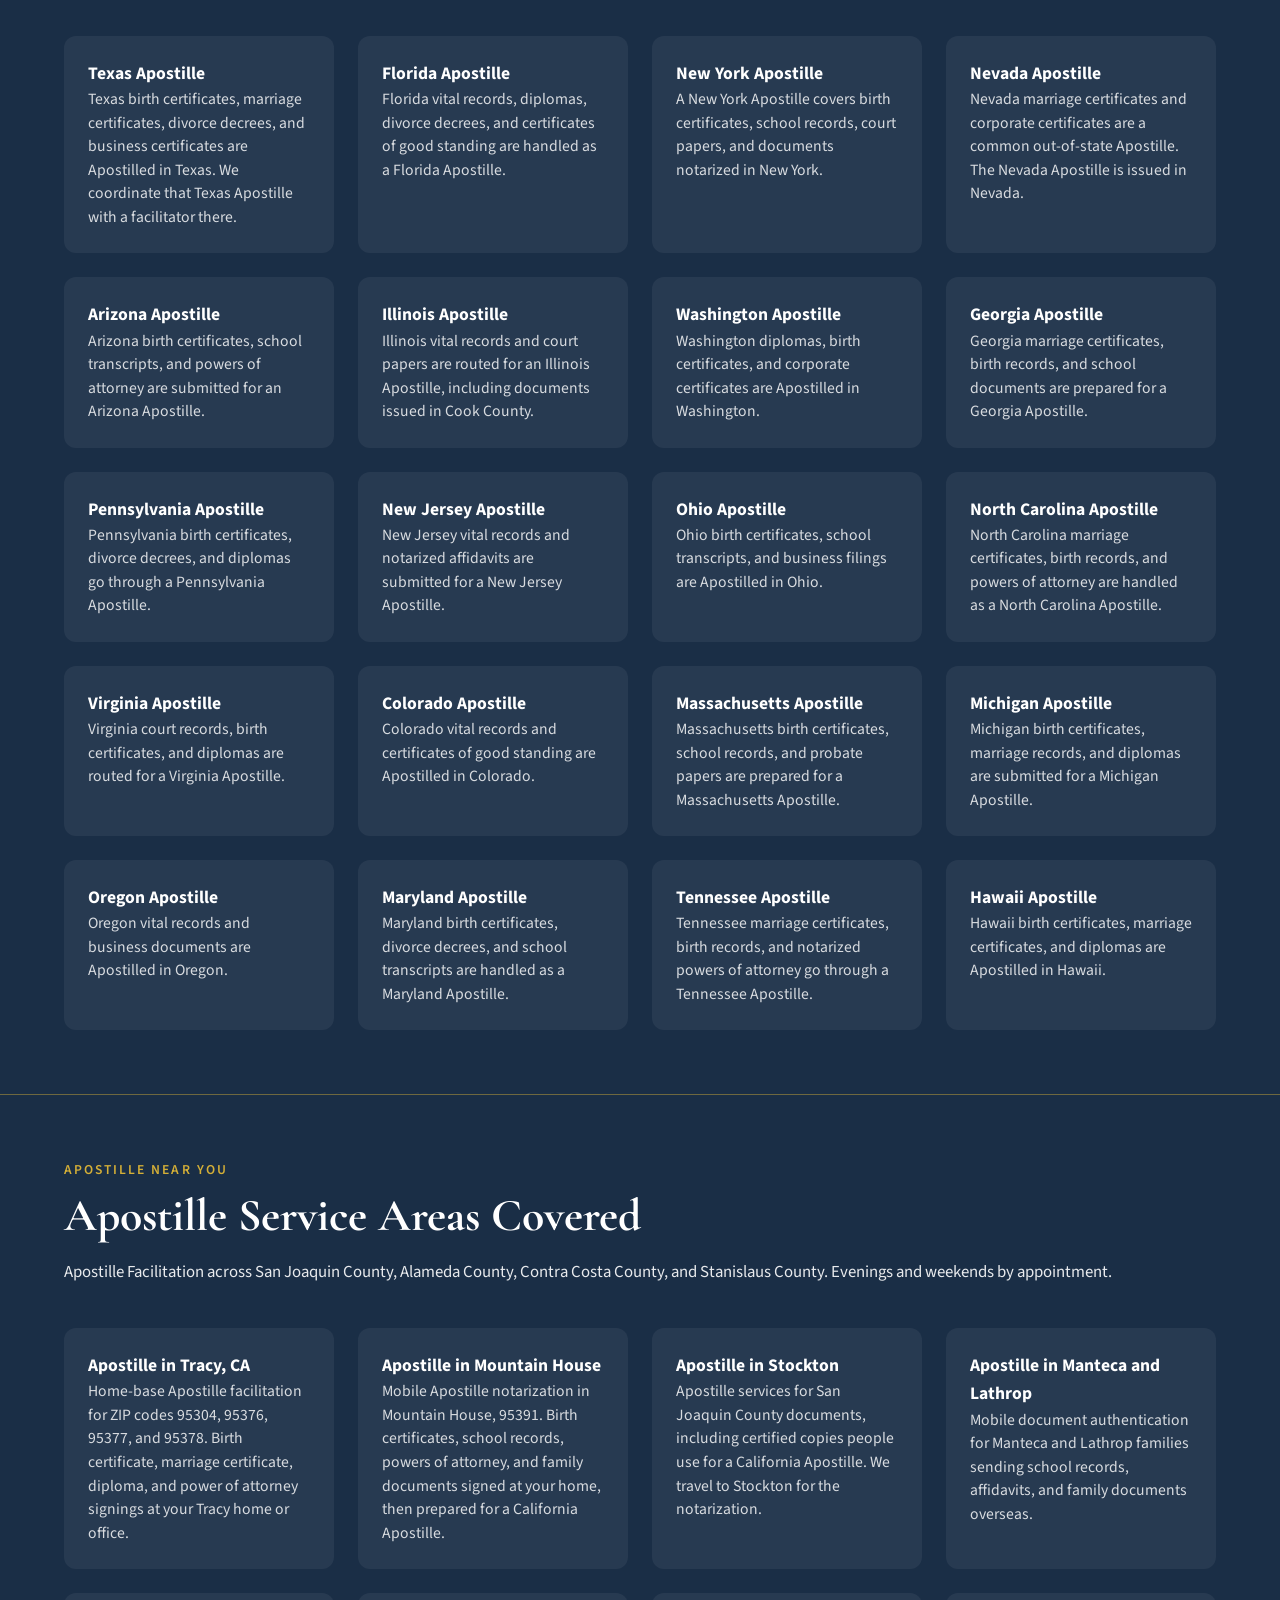
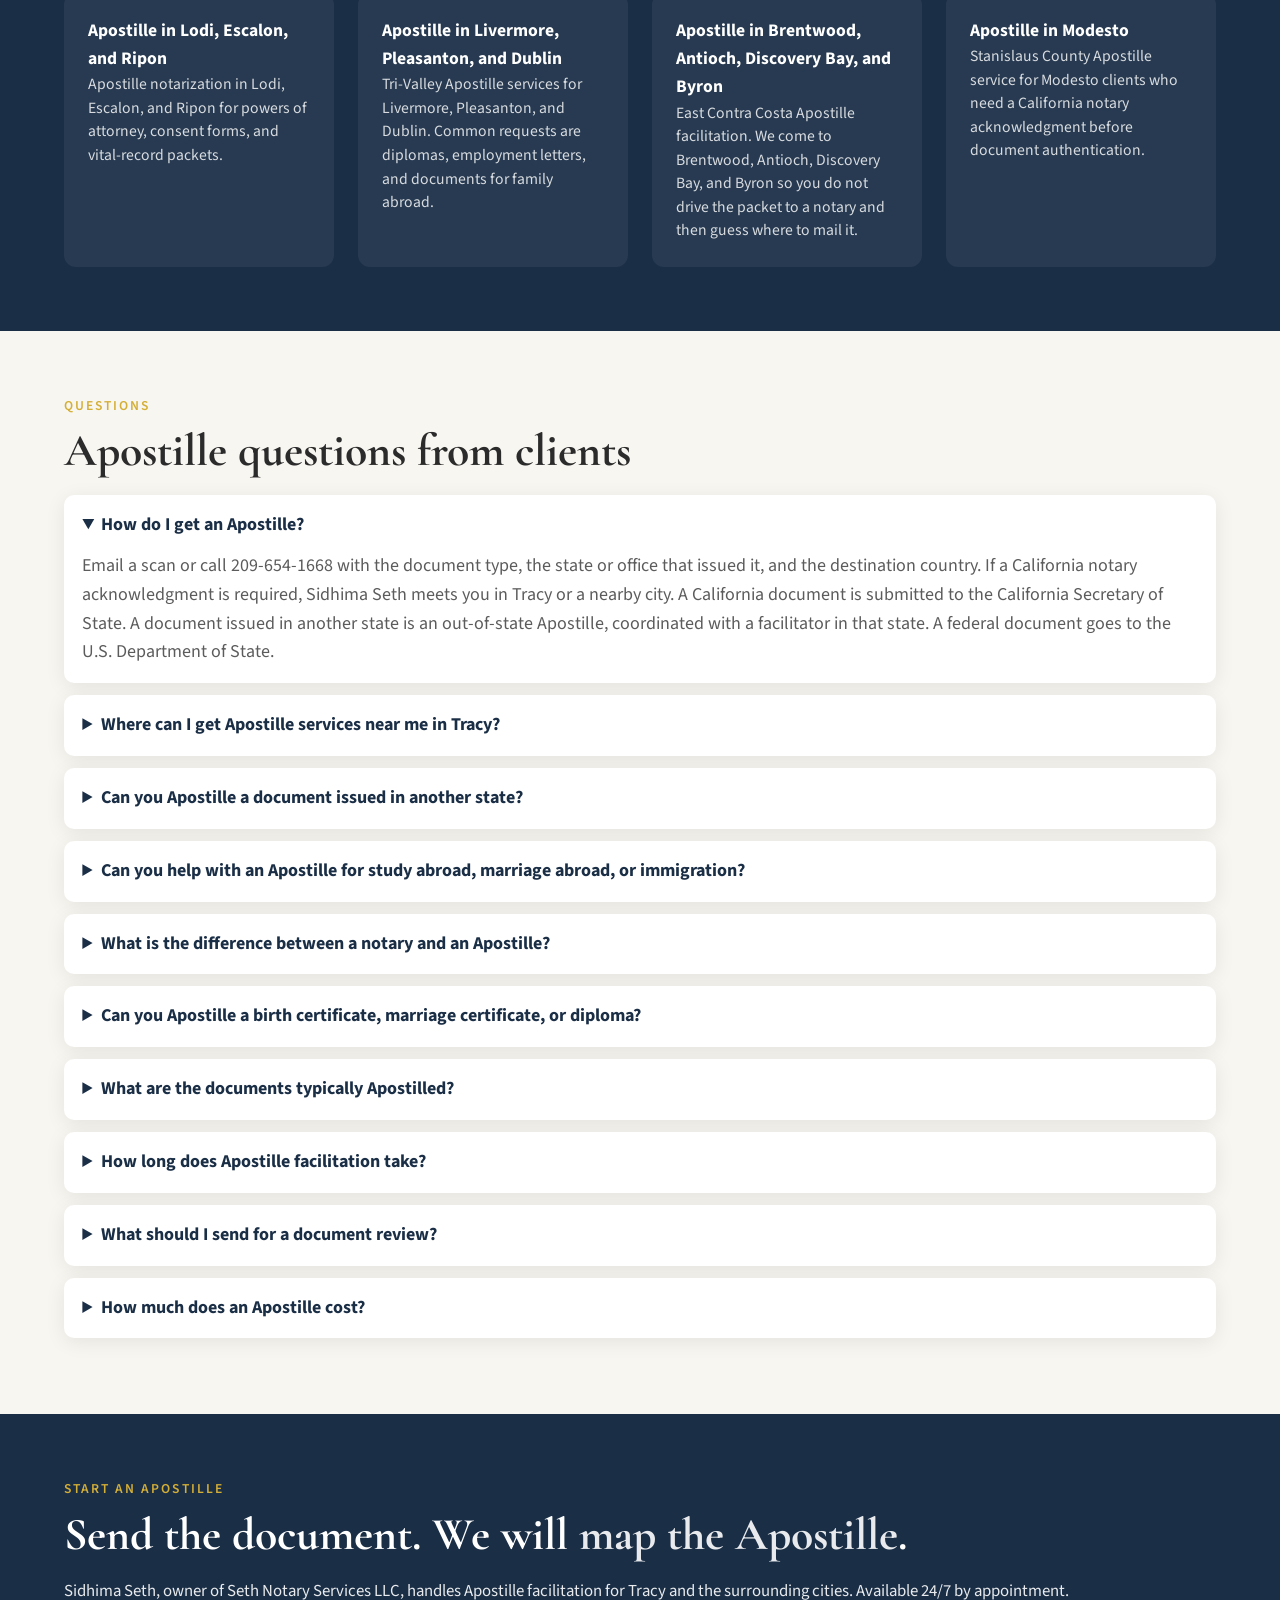
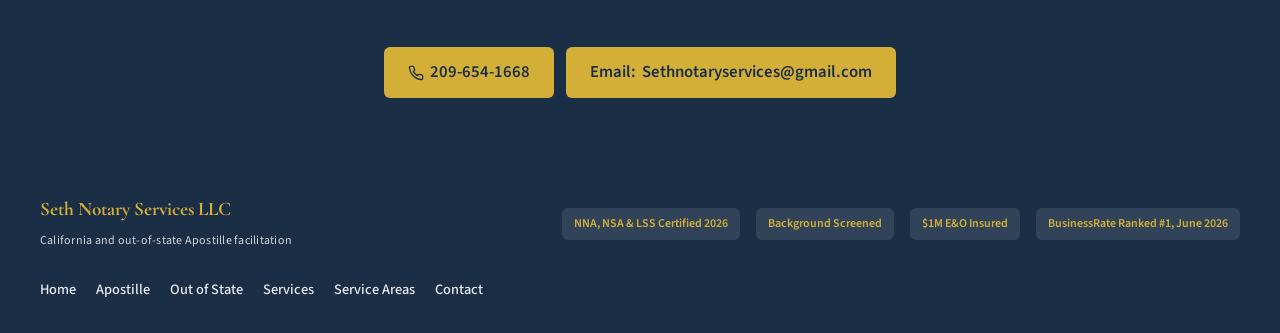
==== commit 618f065b: "Add section tabs to the process server and Apostille page headers. Co-authored-by: Cursor <cursorage" ====
--- a/apostille.html
+++ b/apostille.html
@@ -116,7 +116,7 @@
   </script>
 </head>
 <body>
-  <header class="header">
+  <header class="header header-compact">
     <div class="header-inner">
       <a href="index.html" class="logo-link">
         <span class="header-logo-circle"><img src="assets/logo-sn.png" alt="Seth Notary Services LLC"></span>
@@ -127,7 +127,8 @@
       <nav class="nav">
         <a href="index.html">Home</a>
         <a href="apostille.html" aria-current="page">Apostille</a>
-        <a href="process-server.html">Process Server</a>
+        <a href="#how-apostille-works">How Apostille Facilitation Works</a>
+        <a href="#apostille-services">Services</a>
         <a href="#out-of-state">Out of State</a>
         <a href="#cities">Service Areas</a>
         <a href="index.html#contact">Contact</a>
@@ -179,7 +180,7 @@
     </div>
   </section>
 
-  <section class="section section-light" data-bg="light">
+  <section class="section section-light" data-bg="light" id="how-apostille-works">
     <div class="container">
       <p class="section-label">How Apostille facilitation works</p>
       <h2 class="section-title">From your document to an <span class="accent">Apostille</span></h2>
@@ -204,7 +205,7 @@
     </div>
   </section>
 
-  <section class="section section-dark" data-bg="dark">
+  <section class="section section-dark" data-bg="dark" id="apostille-services">
     <div class="container">
       <p class="section-label">Documents</p>
       <h2 class="section-title">California Apostille for <span class="accent">personal and business</span> documents</h2>
@@ -527,7 +528,6 @@
       <nav class="footer-nav">
         <a href="index.html">Home</a>
         <a href="apostille.html">Apostille</a>
-        <a href="process-server.html">Process Server</a>
         <a href="#out-of-state">Out of State</a>
         <a href="index.html#services">Services</a>
         <a href="#cities">Service Areas</a>
--- a/seth-notary.css
+++ b/seth-notary.css
@@ -111,7 +111,12 @@
 .certs-award{margin:1.75rem auto 0;width:min(280px,100%);}
 .certs-award img{display:block;width:100%;height:auto;border-radius:10px;border:2px solid var(--gold);box-shadow:var(--shadow);}
 .award-reviews-note{margin:0 0 1.5rem;max-width:760px;color:var(--text-muted);font-size:1.05rem;}
-#about,#services,#service-areas,#reviews,#contact,#award,#faq{scroll-margin-top:6rem;}
+#about,#services,#service-areas,#reviews,#contact,#award,#faq,#how-it-works,#photocopier,#why-us,#areas,#start,#how-apostille-works,#apostille-services{scroll-margin-top:6rem;}
+@media (min-width:769px){.header-compact .header-inner{gap:1rem;}.header-compact .nav{gap:1rem;}.header-compact .nav a{font-size:0.95rem;}}
+.page-subnav{background:var(--cream);border-bottom:1px solid rgba(212,175,55,0.45);padding:1rem 1.5rem;}
+.page-subnav-inner{max-width:1200px;margin:0 auto;display:flex;flex-wrap:wrap;align-items:center;gap:0.6rem 0.75rem;}
+.page-subnav a{display:inline-block;padding:0.4rem 0.9rem;border:1px solid var(--gold);border-radius:999px;color:var(--navy);font-size:0.95rem;font-weight:600;line-height:1.3;transition:background 0.2s,color 0.2s;}
+.page-subnav a:hover{background:var(--gold);color:var(--navy-dark);}
 .reviews-section{padding:4rem 1.5rem;}
 .reviews-grid{display:grid;grid-template-columns:repeat(auto-fill,minmax(300px,1fr));gap:1.5rem;margin-top:1.5rem;}
 .review-card{background:#fff;border-radius:8px;padding:1.25rem 1.5rem;box-shadow:0 1px 3px rgba(0,0,0,0.12),0 1px 2px rgba(0,0,0,0.08);border:1px solid #e0e0e0;transition:box-shadow 0.2s;}
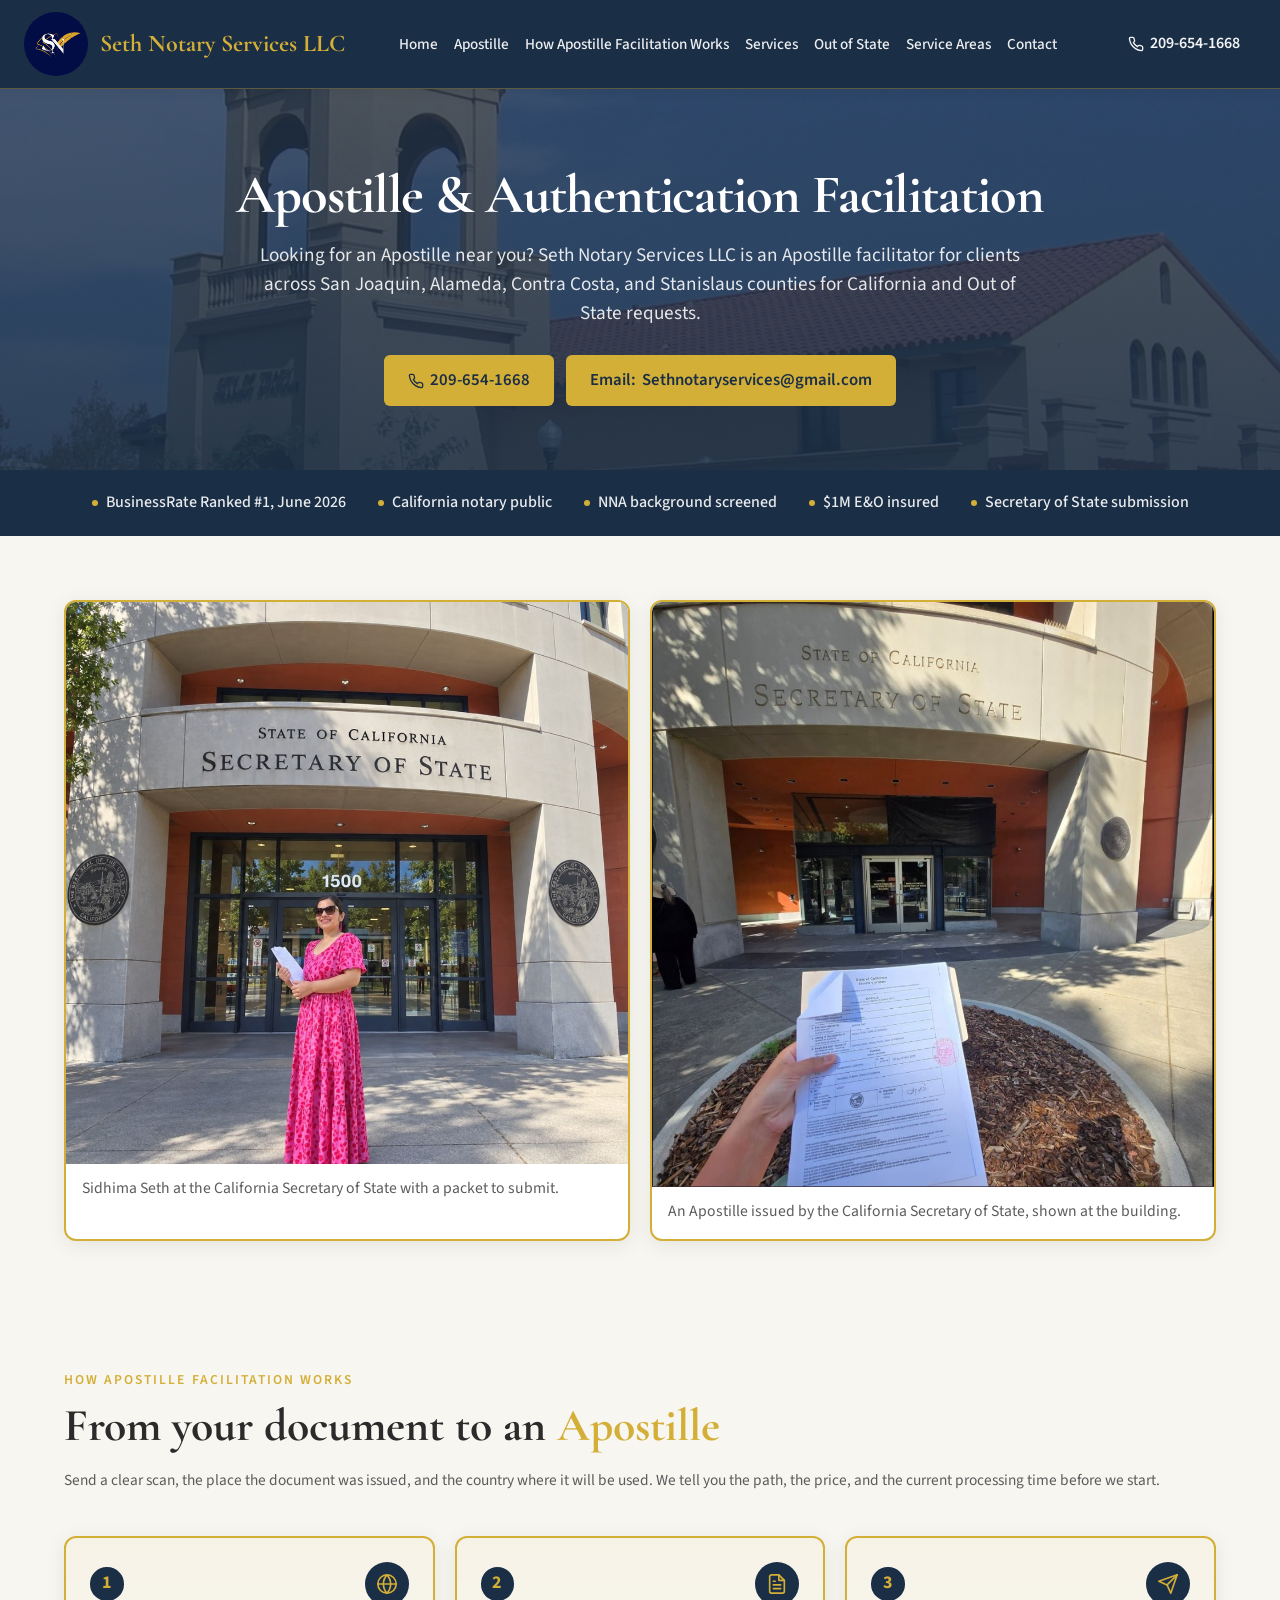
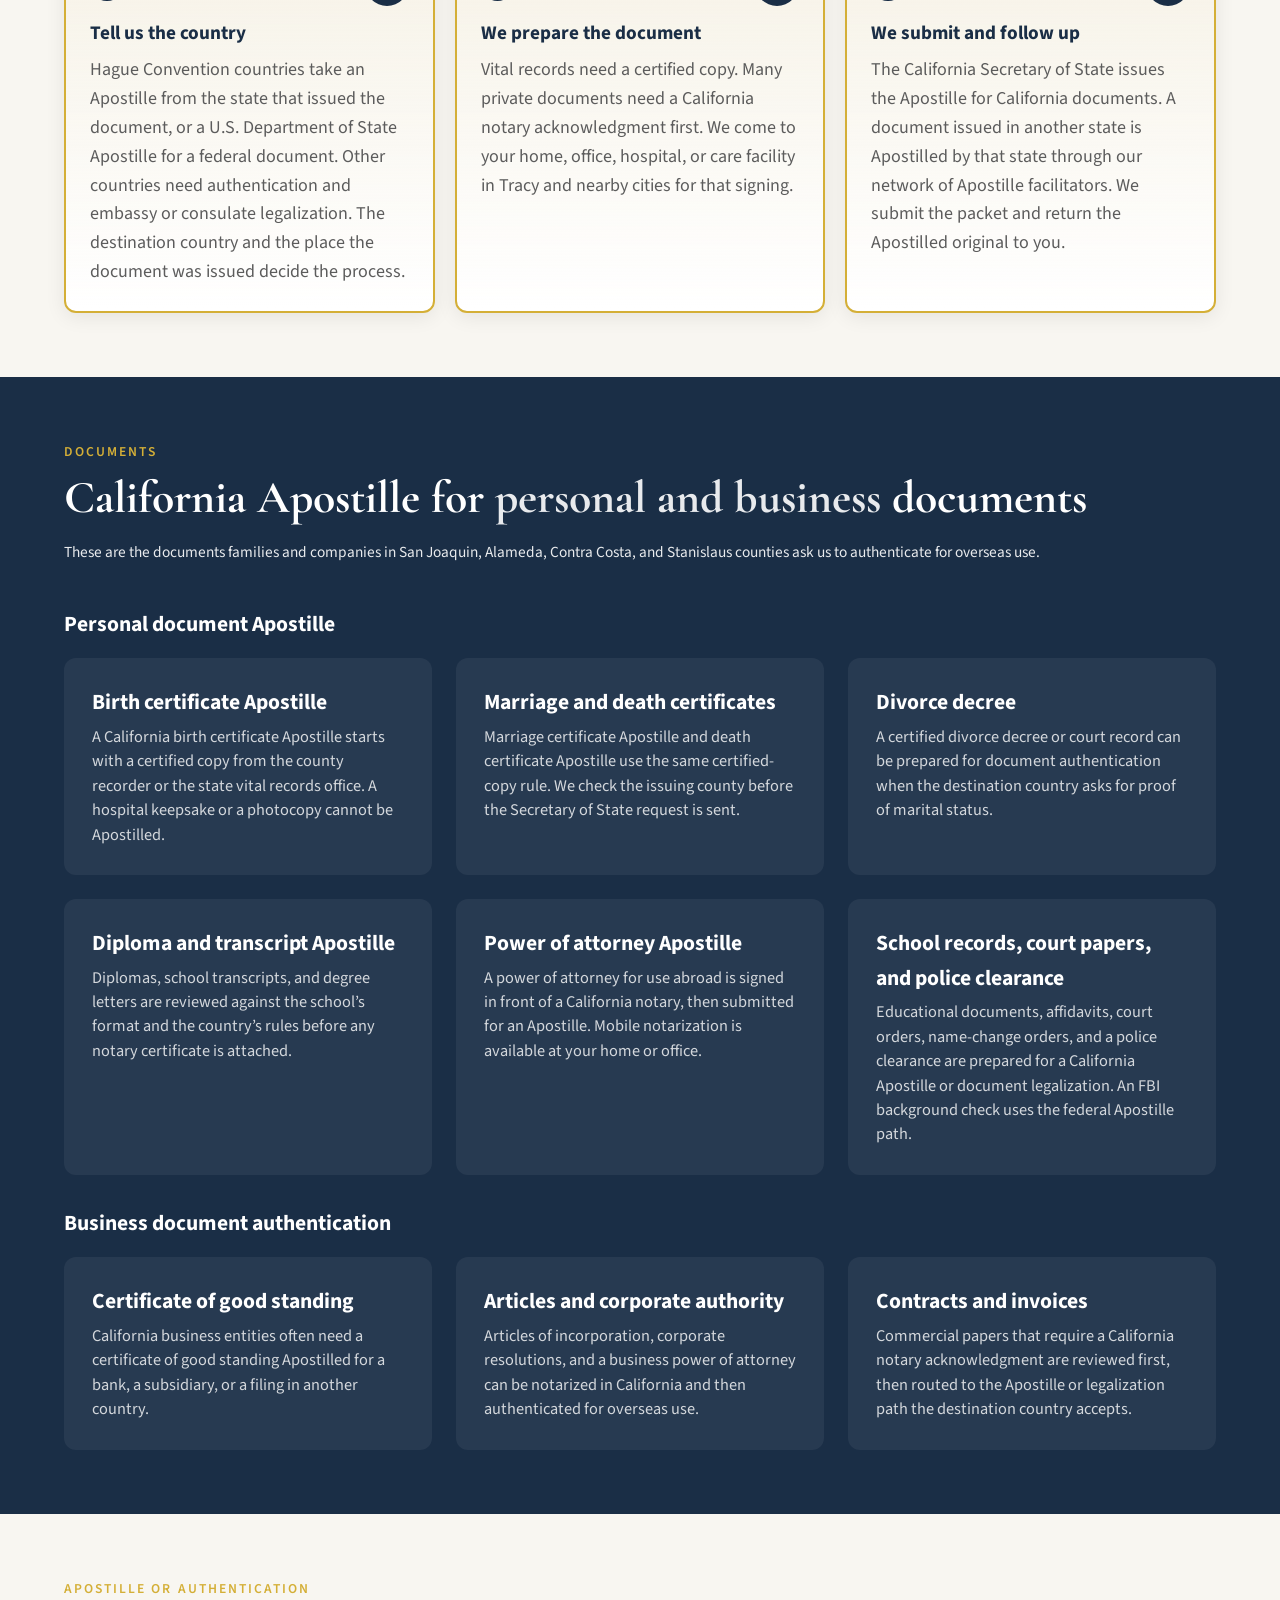
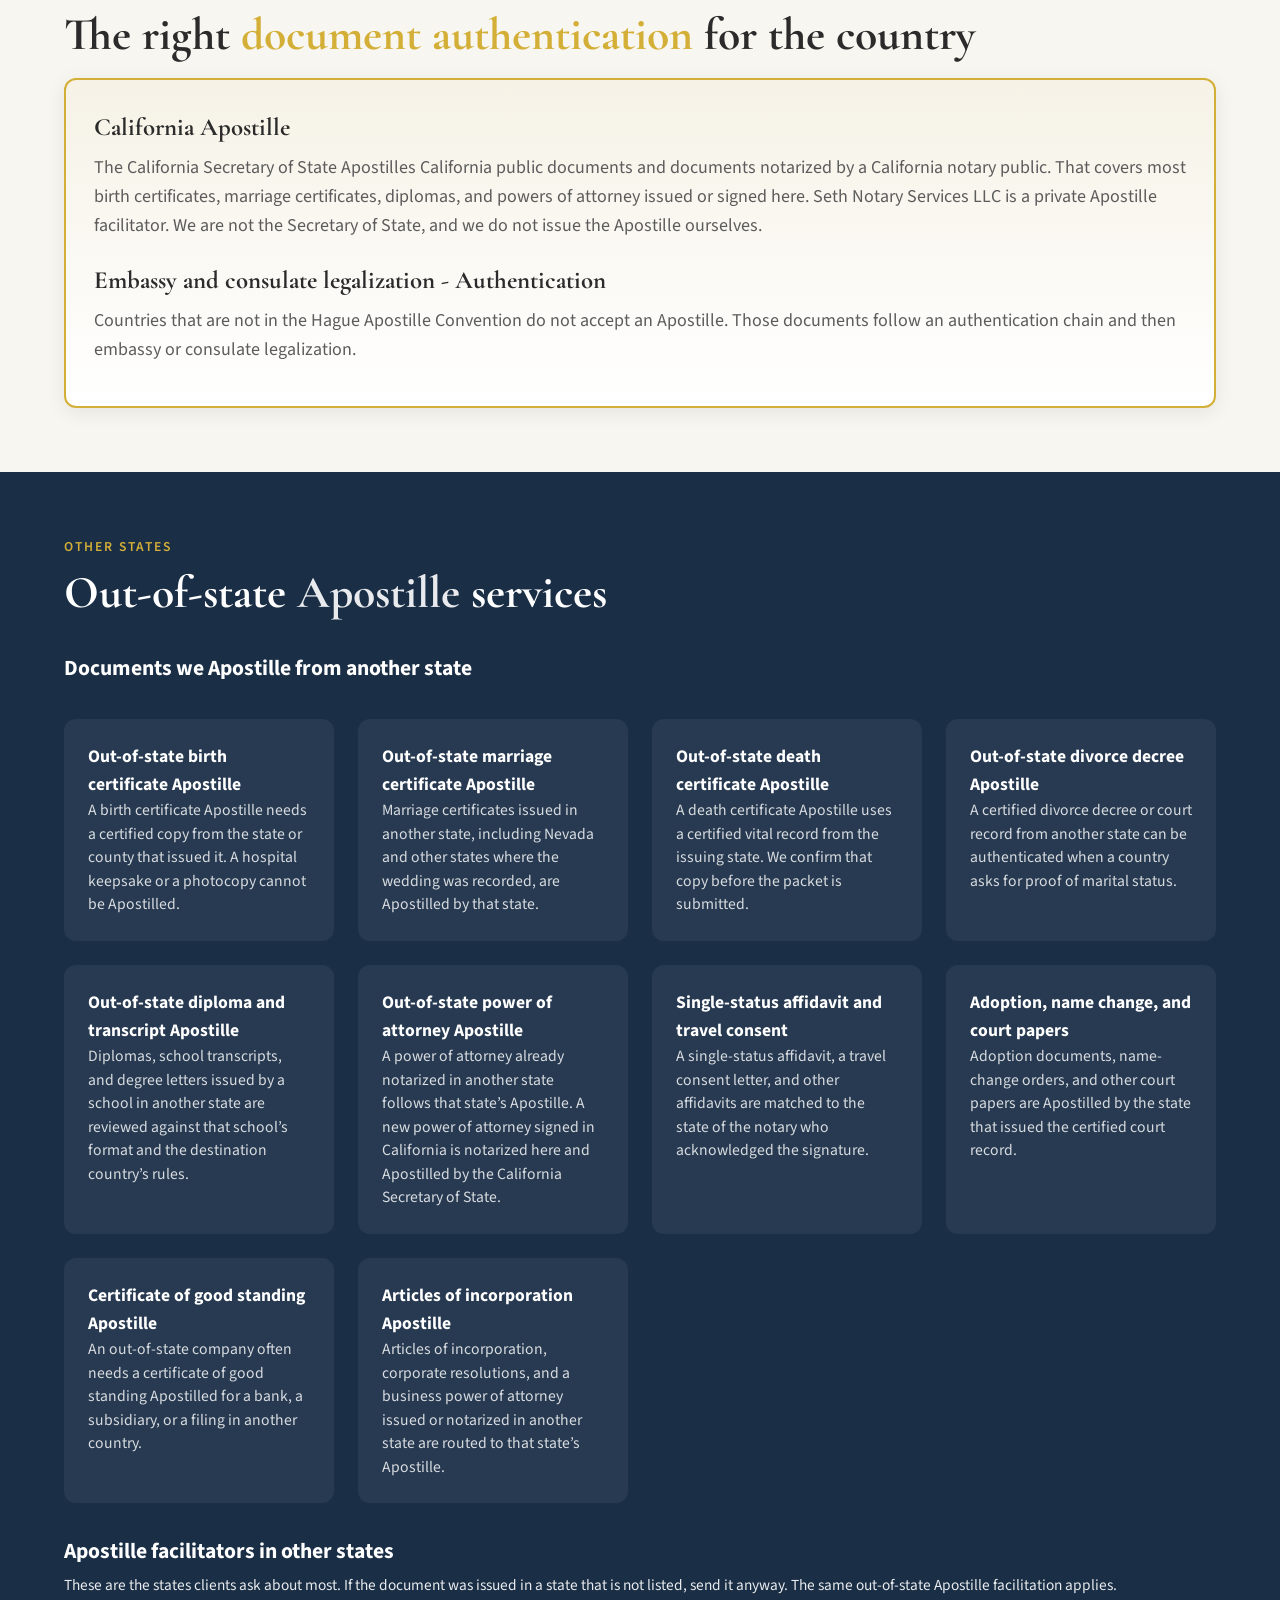
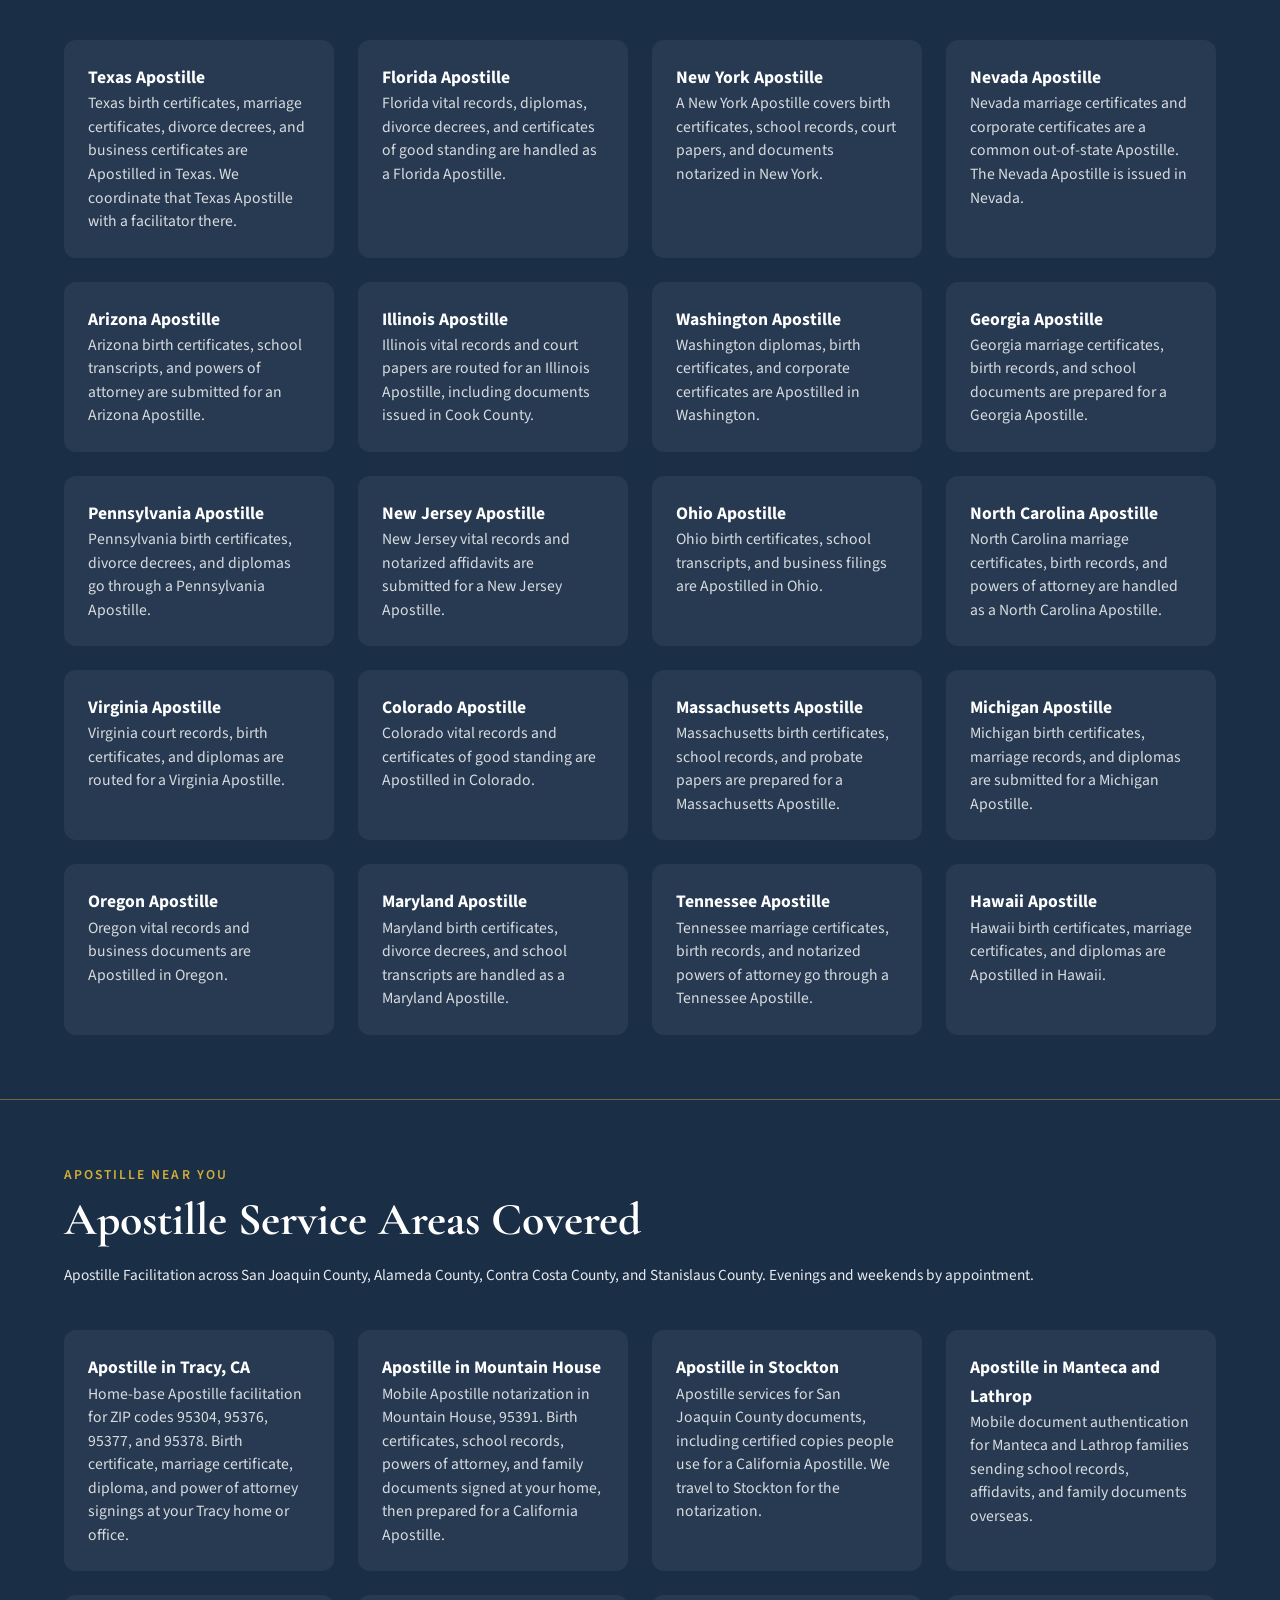
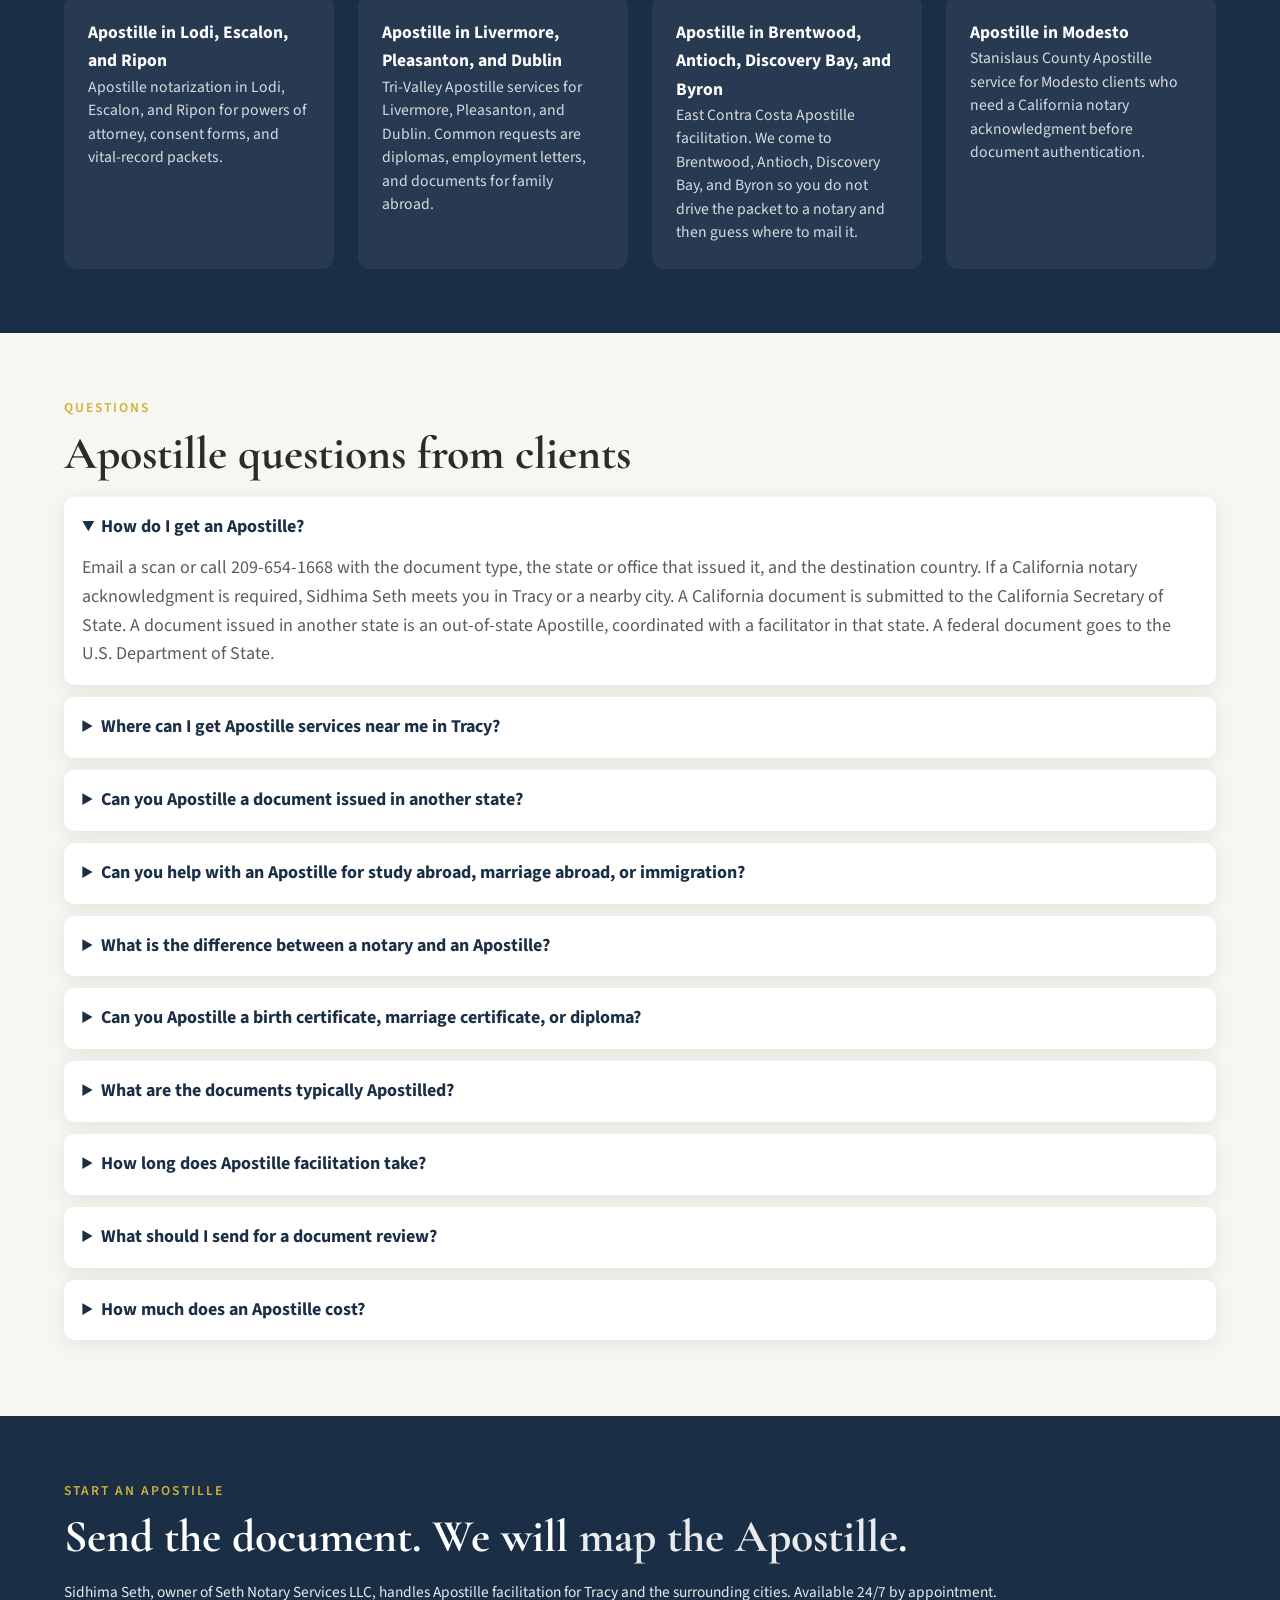
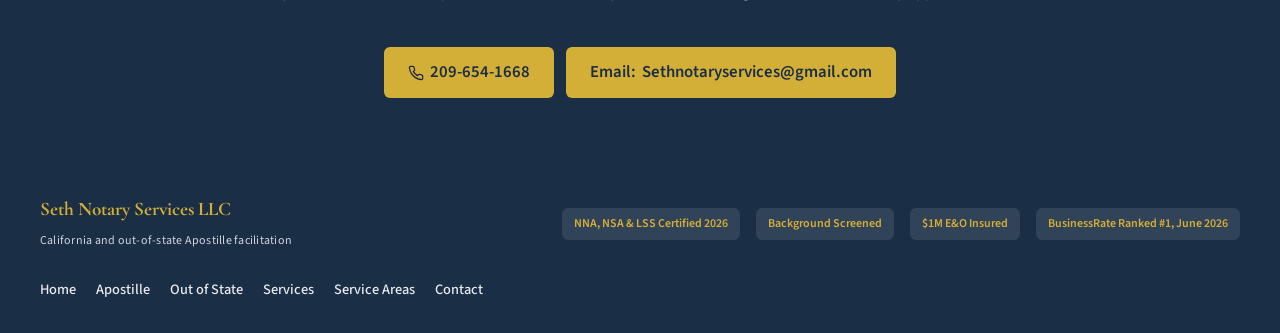
==== commit c5f10b11: "Add process serving to the homepage, bold headline, and local search coverage. Co-authored-by: Curso" ====
--- a/apostille.html
+++ b/apostille.html
@@ -3,16 +3,20 @@
 <head>
   <meta charset="UTF-8">
   <meta name="viewport" content="width=device-width, initial-scale=1.0">
-  <title>Apostille Near Me in Tracy CA | California &amp; Out-of-State Apostille Facilitation</title>
-  <meta name="description" content="California and out-of-state Apostille facilitation near you in Tracy, CA. Fast document review for birth certificates, marriage records, diplomas, FBI background checks, powers of attorney, and business filings. Call 209-654-1668.">
+  <title>Apostille Near Me in Tracy CA | California &amp; Out-of-State Apostille</title>
+  <meta name="description" content="Apostille near me in Tracy, CA. California and out-of-state Apostille for birth and marriage certificates, FBI checks, and powers of attorney. Call 209-654-1668.">
+  <meta name="robots" content="index, follow, max-image-preview:large">
+  <meta name="geo.region" content="US-CA">
+  <meta name="geo.placename" content="Tracy, California">
+  <meta name="theme-color" content="#1a2e46">
   <link rel="canonical" href="https://sethnotaryservices.com/apostille.html">
-  <meta property="og:title" content="Apostille Near Me in Tracy CA | California &amp; Out-of-State Apostille Facilitation">
+  <meta property="og:title" content="Apostille Near Me in Tracy CA | California &amp; Out-of-State Apostille">
   <meta property="og:description" content="Apostille facilitation for California documents and documents issued in other states. We review the document, coordinate the correct Secretary of State, and quote the price before we start.">
   <meta property="og:image" content="https://sethnotaryservices.com/assets/california-secretary-of-state-apostille.jpg">
   <meta property="og:url" content="https://sethnotaryservices.com/apostille.html">
   <meta property="og:type" content="website">
   <meta name="twitter:card" content="summary_large_image">
-  <meta name="twitter:title" content="Apostille Near Me in Tracy CA | California &amp; Out-of-State Apostille Facilitation">
+  <meta name="twitter:title" content="Apostille Near Me in Tracy CA | California &amp; Out-of-State Apostille">
   <meta name="twitter:description" content="California &amp; out-of-state Apostille facilitation near you in Tracy, CA. Fast document review and Secretary of State submission. Call 209-654-1668.">
   <meta name="twitter:image" content="https://sethnotaryservices.com/assets/california-secretary-of-state-apostille.jpg">
   <link rel="icon" type="image/png" sizes="32x32" href="assets/logo-sn.png">
@@ -20,7 +24,7 @@
   <link rel="preconnect" href="https://fonts.googleapis.com">
   <link rel="preconnect" href="https://fonts.gstatic.com" crossorigin>
   <link href="https://fonts.googleapis.com/css2?family=Cormorant+Garamond:ital,wght@0,500;0,600;0,700;1,500&family=Source+Sans+3:wght@400;500;600;700&display=swap" rel="stylesheet">
-  <link rel="stylesheet" href="seth-notary.css">
+  <link rel="stylesheet" href="seth-notary.css?v=20261115">
   <script type="application/ld+json">
   {
     "@context": "https://schema.org",
@@ -67,7 +71,7 @@
           {
             "@type": "Question",
             "name": "Where can I get Apostille services near me in Tracy?",
-            "acceptedAnswer": { "@type": "Answer", "text": "Seth Notary Services LLC is an Apostille agent and mobile Apostille service in Tracy. Apostille processing covers a California birth certificate, marriage certificate, power of attorney, and FBI background check, plus other documents sent abroad. The California Secretary of State issues the California Apostille. We come to you in Tracy, Mountain House, Stockton, Manteca, Lodi, Lathrop, Livermore, Pleasanton, Dublin, Brentwood, Antioch, and Modesto." }
+            "acceptedAnswer": { "@type": "Answer", "text": "Seth Notary Services LLC is an Apostille agent and mobile Apostille service in Tracy. Apostille processing in Tracy, CA covers a California birth certificate, marriage certificate, power of attorney, and FBI background check, plus other documents sent abroad. International document authentication in Tracy includes an Apostille for documents sent abroad, with the California Secretary of State issuing the California Apostille. We come to you in Tracy, Mountain House, Stockton, Manteca, Lodi, Lathrop, Livermore, Pleasanton, Dublin, Brentwood, Antioch, and Modesto, and we also handle Apostille requests for San Joaquin County documents. Call 209-654-1668 or email a photo of the document." }
           },
           {
             "@type": "Question",
@@ -86,7 +90,7 @@
           },
           {
             "@type": "Question",
-            "name": "Can you Apostille a birth certificate, marriage certificate, or diploma in California?",
+            "name": "Can you Apostille a birth certificate, marriage certificate, or diploma?",
             "acceptedAnswer": { "@type": "Answer", "text": "Birth, death, and marriage certificates must be certified copies from the county recorder or the California Department of Public Health. Diplomas and transcripts are reviewed against the school’s rules and the destination country. Seth Notary Services prepares qualifying California documents for the Secretary of State Apostille." }
           },
           {
@@ -96,7 +100,7 @@
           },
           {
             "@type": "Question",
-            "name": "How long does a California Apostille take?",
+            "name": "How long does Apostille facilitation take?",
             "acceptedAnswer": { "@type": "Answer", "text": "Notarization can be scheduled the same day in Tracy and nearby cities. The California Secretary of State, the Secretary of State in another state, and the U.S. Department of State set their own processing times. We give you the current estimate when you book." }
           },
           {
@@ -187,17 +191,17 @@
       <p class="section-desc section-desc-single-line">Send a clear scan, the place the document was issued, and the country where it will be used. We tell you the path, the price, and the current processing time before we start.</p>
       <div class="step-grid">
         <article class="step-card">
-          <div class="step-num">1</div>
+          <div class="step-top"><div class="step-num">1</div><span class="icon-badge"><svg viewBox="0 0 24 24" fill="none" stroke="currentColor" stroke-width="1.8" stroke-linecap="round" stroke-linejoin="round" aria-hidden="true"><circle cx="12" cy="12" r="10"/><path d="M2 12h20"/><path d="M12 2a15.3 15.3 0 0 1 4 10 15.3 15.3 0 0 1-4 10 15.3 15.3 0 0 1-4-10 15.3 15.3 0 0 1 4-10z"/></svg></span></div>
           <h3>Tell us the country</h3>
           <p>Hague Convention countries take an Apostille from the state that issued the document, or a U.S. Department of State Apostille for a federal document. Other countries need authentication and embassy or consulate legalization. The destination country and the place the document was issued decide the process.</p>
         </article>
         <article class="step-card">
-          <div class="step-num">2</div>
+          <div class="step-top"><div class="step-num">2</div><span class="icon-badge"><svg viewBox="0 0 24 24" fill="none" stroke="currentColor" stroke-width="1.8" stroke-linecap="round" stroke-linejoin="round" aria-hidden="true"><path d="M14 2H6a2 2 0 0 0-2 2v16a2 2 0 0 0 2 2h12a2 2 0 0 0 2-2V8z"/><path d="M14 2v6h6"/><path d="M16 13H8"/><path d="M16 17H8"/><path d="M10 9H8"/></svg></span></div>
           <h3>We prepare the document</h3>
           <p>Vital records need a certified copy. Many private documents need a California notary acknowledgment first. We come to your home, office, hospital, or care facility in Tracy and nearby cities for that signing.</p>
         </article>
         <article class="step-card">
-          <div class="step-num">3</div>
+          <div class="step-top"><div class="step-num">3</div><span class="icon-badge"><svg viewBox="0 0 24 24" fill="none" stroke="currentColor" stroke-width="1.8" stroke-linecap="round" stroke-linejoin="round" aria-hidden="true"><path d="m22 2-7 20-4-9-9-4z"/><path d="M22 2 11 13"/></svg></span></div>
           <h3>We submit and follow up</h3>
           <p>The California Secretary of State issues the Apostille for California documents. A document issued in another state is Apostilled by that state through our network of Apostille facilitators. We submit the packet and return the Apostilled original to you.</p>
         </article>
@@ -463,7 +467,7 @@
         </details>
         <details>
           <summary>Where can I get Apostille services near me in Tracy?</summary>
-          <p>Seth Notary Services LLC is an Apostille agent and mobile Apostille service in Tracy. Apostille processing covers a California birth certificate, marriage certificate, power of attorney, and FBI background check, plus other documents sent abroad. The California Secretary of State issues the California Apostille. We come to you in Tracy, Mountain House, Stockton, Manteca, Lodi, Lathrop, Livermore, Pleasanton, Dublin, Brentwood, Antioch, and Modesto, and we also handle Apostille requests for San Joaquin County documents. Call 209-654-1668 or email a photo of the document.</p>
+          <p>Seth Notary Services LLC is an Apostille agent and mobile Apostille service in Tracy. Apostille processing in Tracy, CA covers a California birth certificate, marriage certificate, power of attorney, and FBI background check, plus other documents sent abroad. International document authentication in Tracy includes an Apostille for documents sent abroad, with the California Secretary of State issuing the California Apostille. We come to you in Tracy, Mountain House, Stockton, Manteca, Lodi, Lathrop, Livermore, Pleasanton, Dublin, Brentwood, Antioch, and Modesto, and we also handle Apostille requests for San Joaquin County documents. Call 209-654-1668 or email a photo of the document.</p>
         </details>
         <details>
           <summary>Can you Apostille a document issued in another state?</summary>
--- a/seth-notary.css
+++ b/seth-notary.css
@@ -34,7 +34,7 @@
 .section-title .accent{color:var(--gold);}
 .section-title-single{white-space:nowrap;overflow-x:auto;max-width:100%;}
 .section-desc{margin:0 0 2.5rem 0;max-width:560px;color:var(--text-muted);font-size:1.05rem;}
-.section-desc.section-desc-single-line{display:block;width:0;min-width:100%;max-width:100%;white-space:nowrap;overflow-x:auto;-webkit-overflow-scrolling:touch;scrollbar-width:thin;font-size:clamp(0.68rem,0.8vw + 0.55rem,1.05rem);line-height:1.45;padding-bottom:0.25rem;box-sizing:border-box;}
+.section-desc.section-desc-single-line{display:block;width:0;min-width:100%;max-width:100%;white-space:nowrap;overflow-x:auto;-webkit-overflow-scrolling:touch;scrollbar-width:thin;font-size:clamp(0.68rem,0.8vw + 0.55rem,0.96rem);line-height:1.45;padding-bottom:0.25rem;box-sizing:border-box;}
 .section-desc.section-desc-single-line::-webkit-scrollbar{height:4px;}
 .section-desc.section-desc-single-line::-webkit-scrollbar-thumb{background:var(--gold);border-radius:2px;}
 .section-desc-single{white-space:nowrap;}
@@ -81,7 +81,7 @@
 .hero.hero-remodel::after{content:'';position:absolute;inset:0;background:linear-gradient(to bottom,rgba(26,46,70,0.75),rgba(26,46,70,0.88));z-index:1;}
 .hero-remodel .hero-inner{position:relative;z-index:2;max-width:640px;margin:0 auto;}
 .hero-brand{font-family:var(--font-serif);font-size:clamp(2.4rem,6vw,4rem);font-weight:700;letter-spacing:0.02em;color:var(--gold);margin:0 0 0.5rem 0;line-height:1.15;text-shadow:0 2px 12px rgba(0,0,0,0.2);white-space:nowrap;}
-.hero-remodel .hero-title{font-family:var(--font-serif);font-size:clamp(0.72rem,2.2vw + 0.55rem,2.45rem);font-weight:600;line-height:1.25;margin:0 auto 0.75rem;color:rgba(255,255,255,0.95);white-space:nowrap;letter-spacing:-0.02em;box-sizing:border-box;width:min(1100px,100vw - 2rem);position:relative;left:50%;transform:translateX(-50%);padding:0 1rem;overflow-x:auto;-webkit-overflow-scrolling:touch;scrollbar-width:none;}
+.hero-remodel .hero-title{font-family:var(--font-serif);font-size:clamp(1rem,calc((100vw - 4rem) / 33),2.05rem);font-weight:700;line-height:1.25;margin:0 auto 0.75rem;color:rgba(255,255,255,0.95);white-space:nowrap;letter-spacing:-0.02em;box-sizing:border-box;width:min(1100px,100vw - 2rem);position:relative;left:50%;transform:translateX(-50%);padding:0 1rem;overflow-x:auto;-webkit-overflow-scrolling:touch;scrollbar-width:none;}
 .hero-remodel .hero-title::-webkit-scrollbar{display:none;}
 .hero-remodel .hero-desc{font-size:1.2rem;color:rgba(255,255,255,0.88);margin:0 0 1.75rem 0;line-height:1.5;}
 .hero-remodel .hero-cta{display:flex;flex-wrap:wrap;gap:0.75rem;justify-content:center;}
@@ -112,6 +112,17 @@
 .certs-award img{display:block;width:100%;height:auto;border-radius:10px;border:2px solid var(--gold);box-shadow:var(--shadow);}
 .award-reviews-note{margin:0 0 1.5rem;max-width:760px;color:var(--text-muted);font-size:1.05rem;}
 #about,#services,#service-areas,#reviews,#contact,#award,#faq,#how-it-works,#photocopier,#why-us,#areas,#start,#how-apostille-works,#apostille-services{scroll-margin-top:6rem;}
+.icon-badge{display:inline-flex;align-items:center;justify-content:center;width:44px;height:44px;border-radius:50%;background:var(--navy);color:var(--gold);flex-shrink:0;}
+.icon-badge svg{width:22px;height:22px;display:block;}
+.step-top{display:flex;align-items:center;justify-content:space-between;gap:0.75rem;margin-bottom:0.75rem;}
+.step-top .step-num{margin-bottom:0;}
+.step-card > .icon-badge{margin-bottom:0.75rem;}
+.bring-title{font-family:var(--font-serif);font-size:1.7rem;margin:2.5rem 0 0.25rem;color:var(--text);}
+.bring-grid{display:grid;grid-template-columns:repeat(auto-fit,minmax(230px,1fr));gap:1rem;margin-top:1rem;}
+.bring-item{display:flex;gap:0.85rem;align-items:flex-start;background:var(--white);border:1px solid var(--cream-dark);border-radius:12px;padding:1rem 1.1rem;box-shadow:var(--shadow);}
+.bring-item strong{display:block;color:var(--navy);margin-bottom:0.15rem;}
+.bring-item span:not(.icon-badge){display:block;color:var(--text-muted);font-size:0.98rem;line-height:1.45;}
+#how-it-works{scroll-margin-top:6rem;}
 @media (min-width:769px){.header-compact .header-inner{gap:1rem;}.header-compact .nav{gap:1rem;}.header-compact .nav a{font-size:0.95rem;}}
 .page-subnav{background:var(--cream);border-bottom:1px solid rgba(212,175,55,0.45);padding:1rem 1.5rem;}
 .page-subnav-inner{max-width:1200px;margin:0 auto;display:flex;flex-wrap:wrap;align-items:center;gap:0.6rem 0.75rem;}
@@ -355,6 +366,7 @@
 .pricing-sheet li::before{content:"•";position:absolute;left:0;color:var(--gold);font-weight:700;}
 .pricing-sheet li strong{color:var(--text);}
 @media (max-width:768px){.header-inner{padding:0.5rem 1rem;}.nav{order:3;width:100%;justify-content:center;gap:0.45rem 0.85rem;}.nav a{font-size:0.95rem;}.hero-cta .btn{width:100%;max-width:280px;}.footer-inner{flex-direction:column;text-align:center;}}
+@media (max-width:768px){.footer-inner > *{max-width:100%;}.footer-badges,.footer-nav{flex-wrap:wrap;justify-content:center;}.footer-nav{gap:0.5rem 1rem;}.footer-brand{text-align:center;}}
 @media (max-width:520px){.hero-brand{white-space:normal;}.logo-name{white-space:normal;}}
 @media (max-width:800px){
   .hero.hero-remodel .hero-brand,.hero.hero-remodel .hero-title{white-space:normal;width:auto;max-width:100%;position:static;left:auto;transform:none;overflow:visible;}
